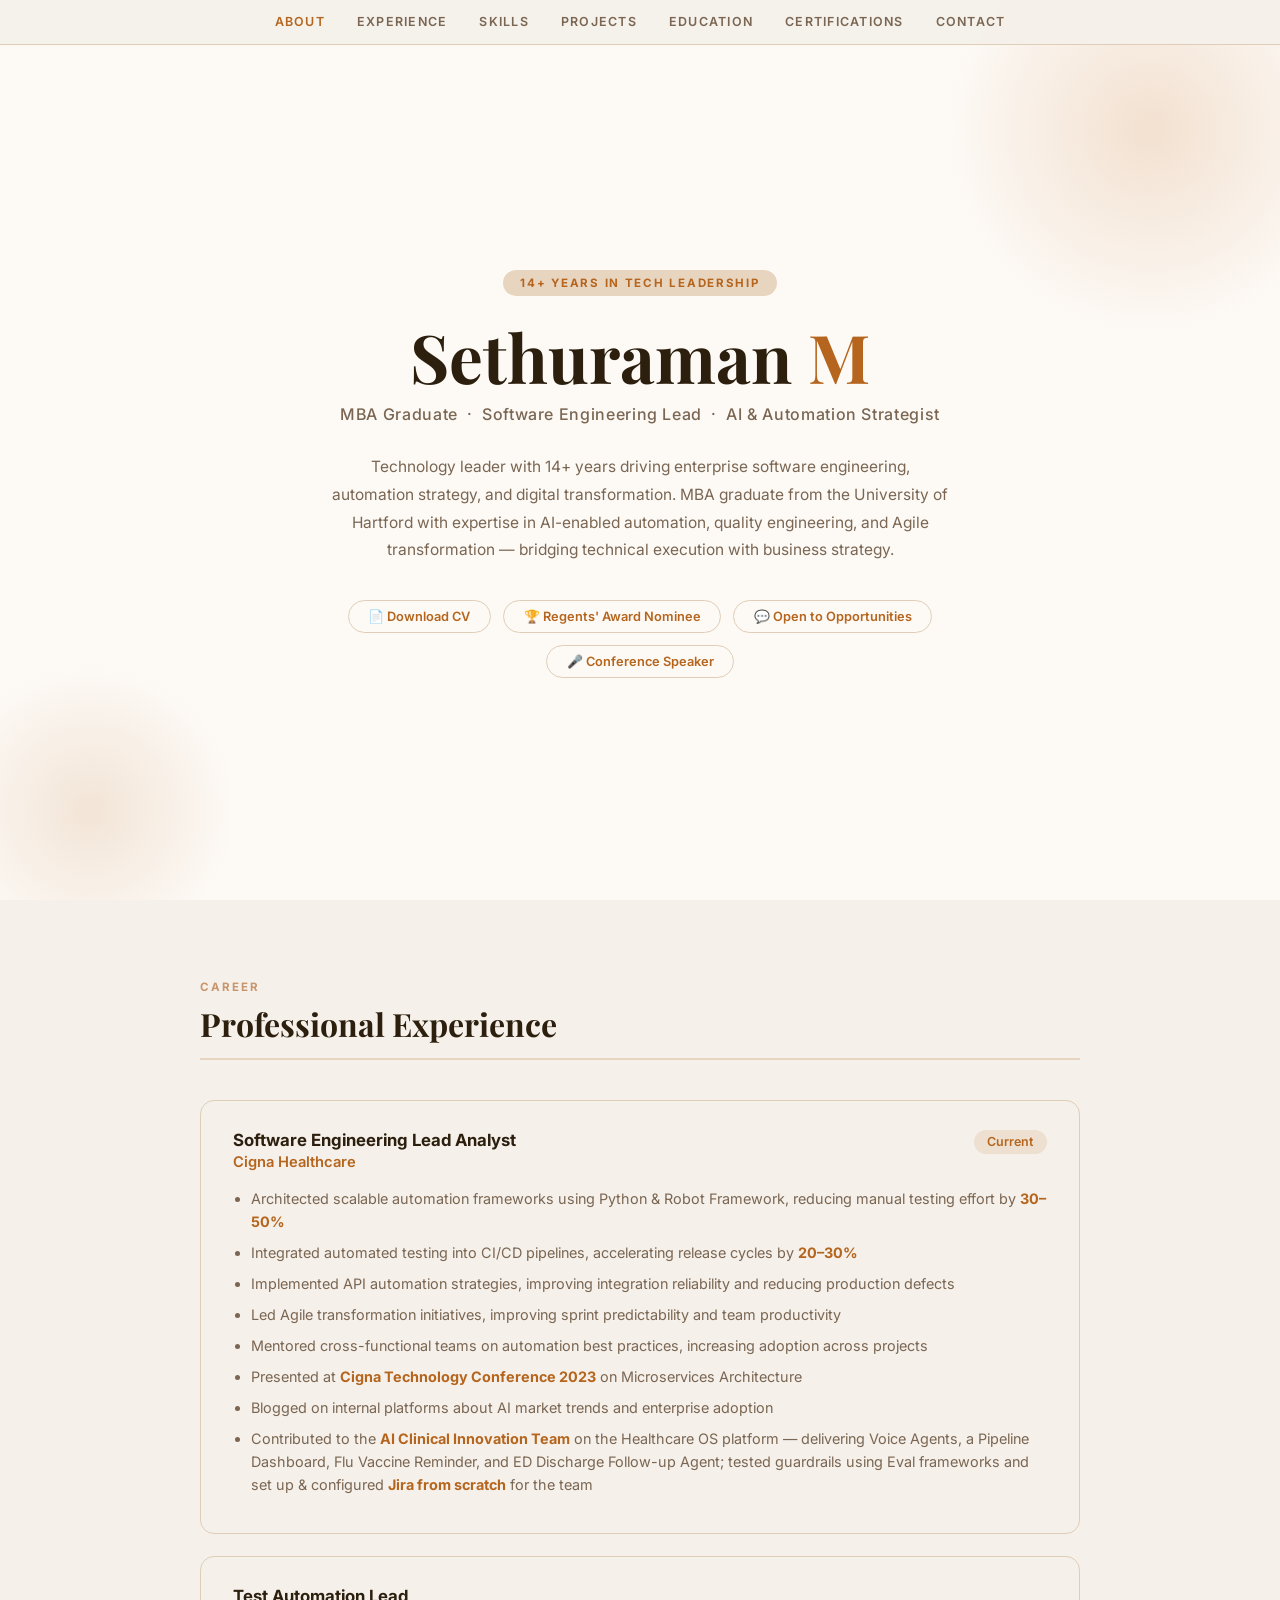
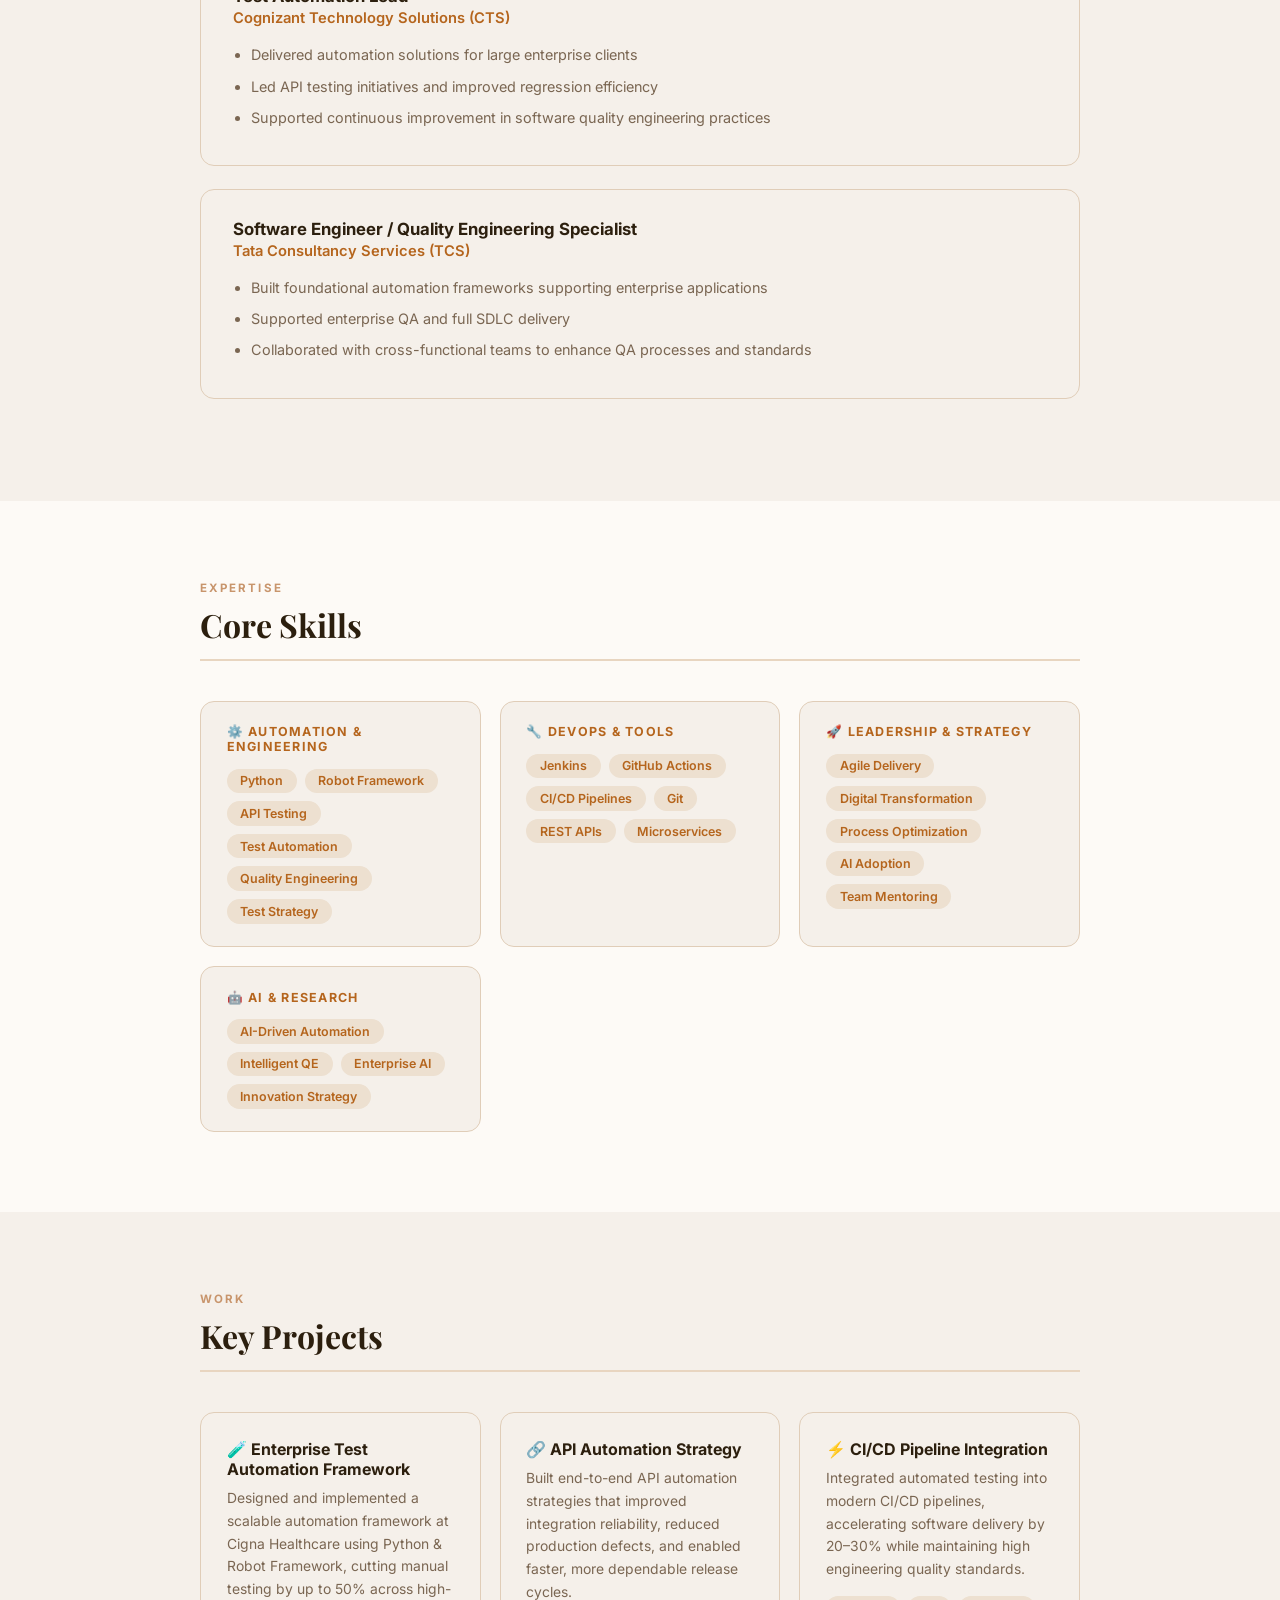
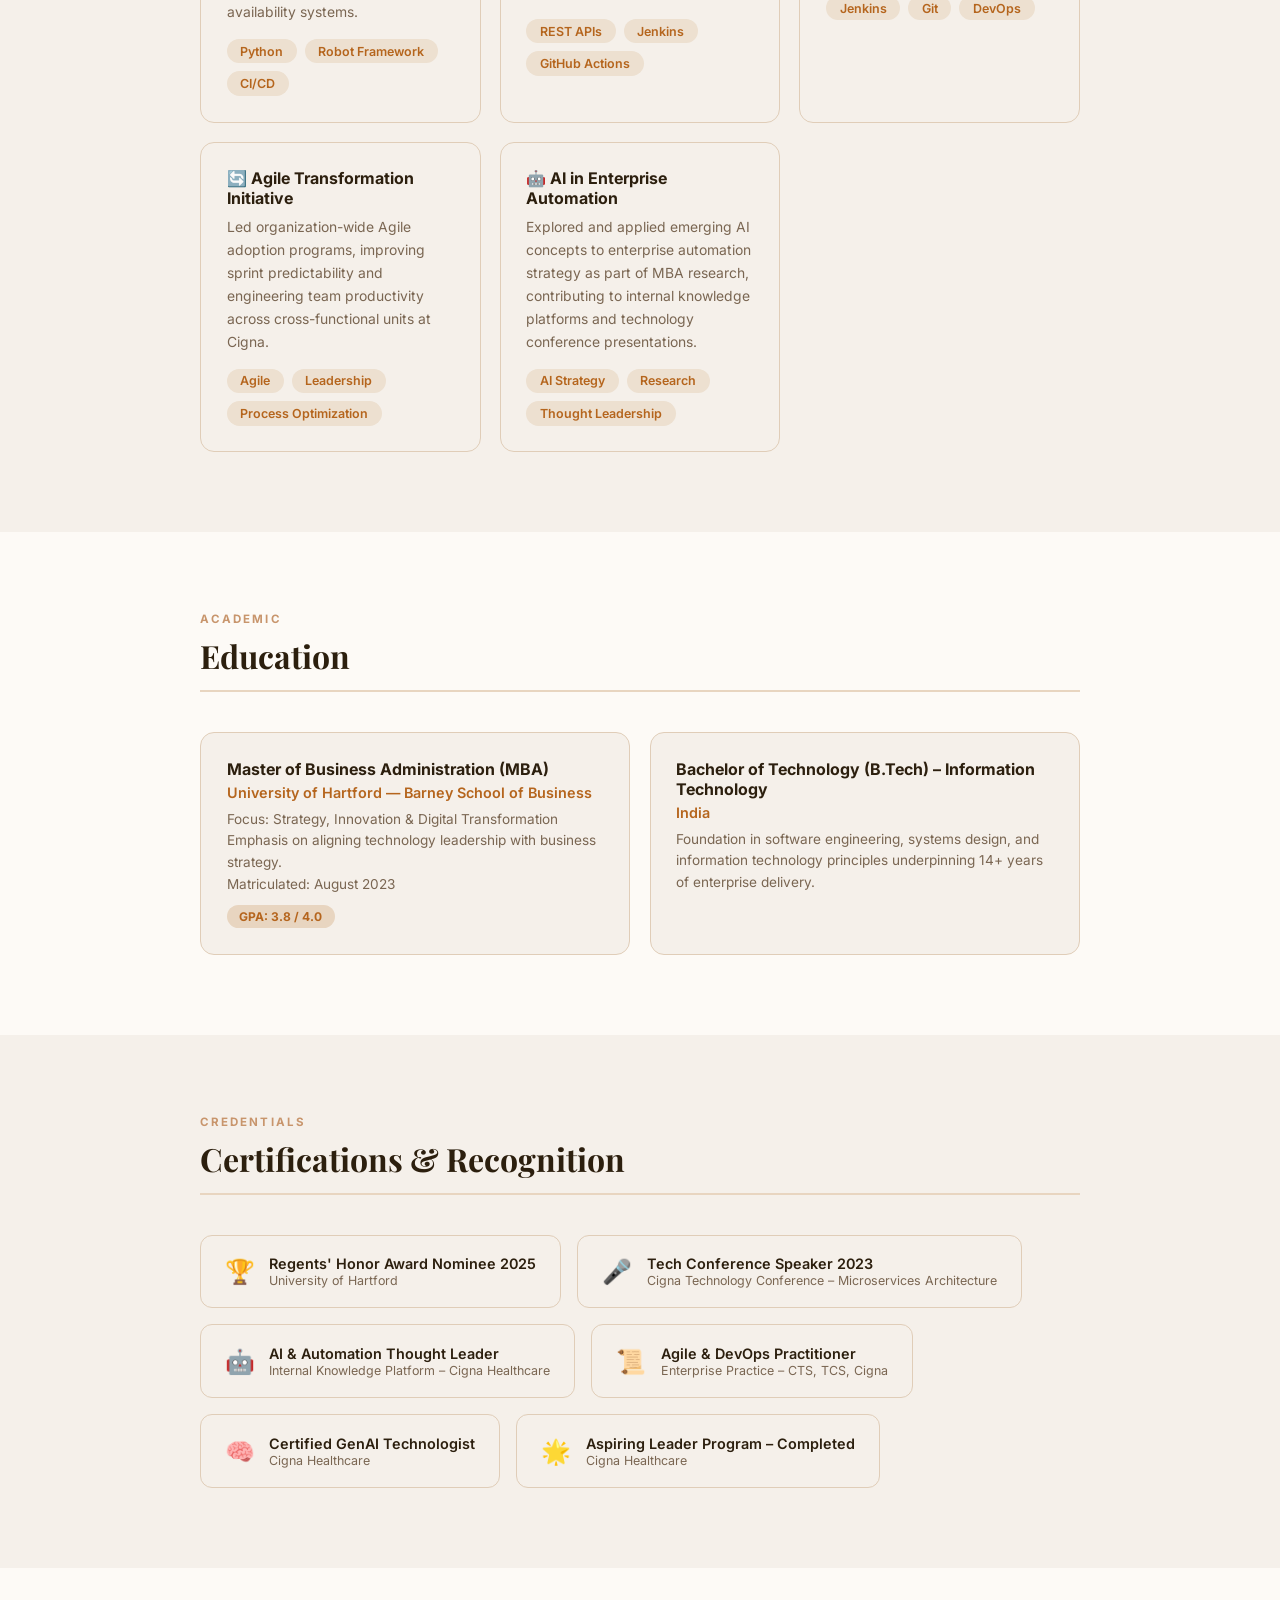
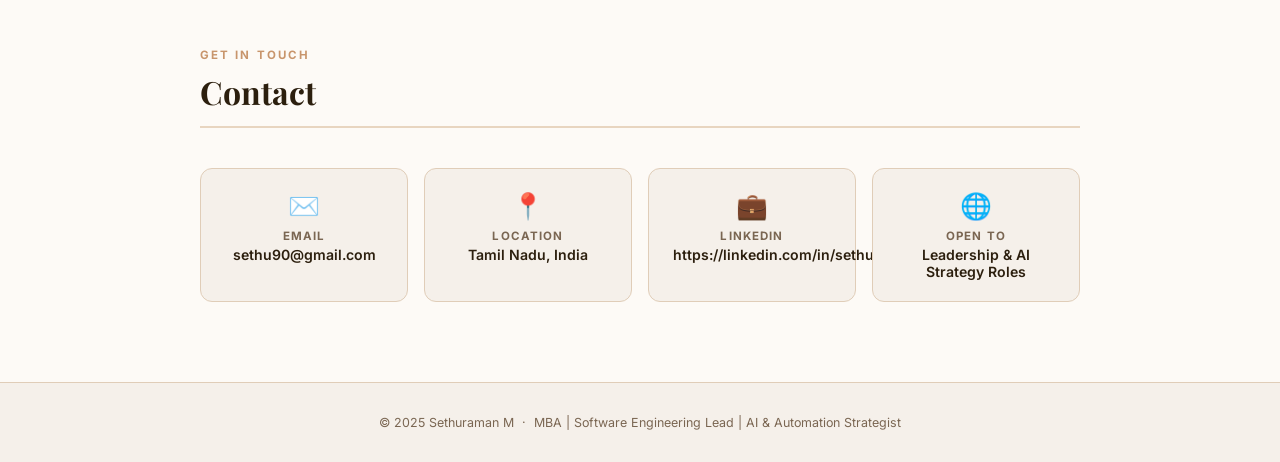
==== index.html @ 6faed474 "Update LinkedIn URL to include 'https://'" ====
<!DOCTYPE html>
<html lang="en">
<head>
<meta charset="UTF-8"/>
<meta name="viewport" content="width=device-width, initial-scale=1.0"/>
<title>Sethuraman M – Resume</title>
<style>
  @import url('https://fonts.googleapis.com/css2?family=Playfair+Display:wght@600;700&family=Inter:wght@300;400;500;600&display=swap');

  :root {
    --bg: #f5f0ea;
    --card: #fdfaf6;
    --accent1: #b5651d;
    --accent2: #c8956c;
    --accent3: #e8d5c0;
    --text: #2c1f0e;
    --muted: #7a6652;
    --border: #e0cdb8;
    --tag: #ede0d0;
  }

  * { margin:0; padding:0; box-sizing:border-box; }

  body {
    font-family: 'Inter', sans-serif;
    background: var(--bg);
    color: var(--text);
    min-height: 100vh;
  }

  /* NAV */
  nav {
    position: fixed; top:0; left:0; right:0; z-index:100;
    background: rgba(245,240,234,0.92);
    backdrop-filter: blur(10px);
    border-bottom: 1px solid var(--border);
    display: flex; justify-content: center; gap: 2rem;
    padding: 0.9rem 2rem;
  }
  nav a {
    text-decoration: none; color: var(--muted);
    font-size: 0.78rem; font-weight: 600; letter-spacing: 0.1em;
    text-transform: uppercase; transition: color 0.2s;
  }
  nav a:hover, nav a.active { color: var(--accent1); }

  /* HERO */
  .hero {
    min-height: 100vh;
    display: flex; align-items: center; justify-content: center;
    padding: 7rem 2rem 4rem;
    background: linear-gradient(145deg, #f0e6d6 0%, #fdf8f2 60%, #ecddc8 100%);
    position: relative; overflow: hidden;
  }
  .hero::before {
    content:'';
    position:absolute; top:-80px; right:-80px;
    width:420px; height:420px; border-radius:50%;
    background: radial-gradient(circle, #d4956040 0%, transparent 70%);
  }
  .hero::after {
    content:'';
    position:absolute; bottom:-60px; left:-60px;
    width:300px; height:300px; border-radius:50%;
    background: radial-gradient(circle, #b5651d25 0%, transparent 70%);
  }
  .hero-inner { text-align:center; max-width:780px; position:relative; z-index:1; }
  .hero-badge {
    display:inline-block;
    background: var(--accent3); color: var(--accent1);
    font-size:0.72rem; font-weight:700; letter-spacing:0.15em;
    text-transform:uppercase; padding:0.4rem 1.1rem; border-radius:999px;
    margin-bottom:1.5rem;
  }
  .hero h1 {
    font-family:'Playfair Display', serif;
    font-size: clamp(2.6rem, 6vw, 4.2rem);
    color: var(--text); line-height:1.1; margin-bottom:0.6rem;
  }
  .hero h1 span { color: var(--accent1); }
  .hero-title {
    font-size:1rem; color: var(--muted); font-weight:500;
    letter-spacing:0.04em; margin-bottom:1.8rem;
  }
  .hero-summary {
    font-size:0.97rem; color: var(--muted); line-height:1.8;
    max-width:620px; margin:0 auto 2.2rem;
  }
  .hero-contacts {
    display:flex; flex-wrap:wrap; gap:0.8rem; justify-content:center;
  }
  .hero-contacts a {
    text-decoration:none; background:var(--card);
    border:1px solid var(--border); color:var(--accent1);
    padding:0.5rem 1.2rem; border-radius:999px;
    font-size:0.8rem; font-weight:600;
    transition: background 0.2s, transform 0.2s;
  }
  .hero-contacts a:hover { background: var(--accent3); transform:translateY(-2px); }

  /* SECTIONS */
  section { padding: 5rem 2rem; }
  section:nth-child(even) { background: var(--card); }
  .section-inner { max-width:880px; margin:0 auto; }
  .section-label {
    font-size:0.72rem; font-weight:700; letter-spacing:0.18em;
    text-transform:uppercase; color:var(--accent2); margin-bottom:0.5rem;
  }
  .section-title {
    font-family:'Playfair Display', serif;
    font-size:2rem; color:var(--text); margin-bottom:2.5rem;
    padding-bottom:0.8rem;
    border-bottom: 2px solid var(--accent3);
  }

  /* EXPERIENCE */
  .exp-card {
    background: var(--bg); border:1px solid var(--border);
    border-radius:14px; padding:1.8rem 2rem; margin-bottom:1.4rem;
    position:relative; transition: box-shadow 0.2s, transform 0.2s;
  }
  .exp-card:hover { box-shadow:0 8px 30px #b5651d15; transform:translateY(-3px); }
  .exp-top { display:flex; justify-content:space-between; align-items:flex-start; flex-wrap:wrap; gap:0.5rem; }
  .exp-role { font-weight:700; font-size:1.05rem; color:var(--text); }
  .exp-company { color:var(--accent1); font-weight:600; font-size:0.92rem; margin-top:0.2rem; }
  .exp-dot {
    width:10px; height:10px; border-radius:50%;
    background:var(--accent1); margin-top:6px; flex-shrink:0;
    position:absolute; left:-5px; top:2rem;
  }
  .exp-list { margin-top:1rem; padding-left:1.1rem; }
  .exp-list li { font-size:0.9rem; color:var(--muted); margin-bottom:0.5rem; line-height:1.6; }
  .exp-list li strong { color:var(--accent1); }

  /* SKILLS */
  .skills-grid { display:grid; grid-template-columns:repeat(auto-fit, minmax(220px,1fr)); gap:1.2rem; }
  .skill-group {
    background:var(--bg); border:1px solid var(--border);
    border-radius:14px; padding:1.4rem 1.6rem;
    transition: box-shadow 0.2s;
  }
  .skill-group:hover { box-shadow:0 6px 24px #b5651d12; }
  .skill-group-title {
    font-size:0.78rem; font-weight:700; text-transform:uppercase;
    letter-spacing:0.1em; color:var(--accent1); margin-bottom:0.9rem;
  }
  .tags { display:flex; flex-wrap:wrap; gap:0.5rem; }
  .tag {
    background:var(--tag); color:var(--accent1);
    font-size:0.78rem; font-weight:600; padding:0.3rem 0.85rem;
    border-radius:999px;
  }

  /* PROJECTS */
  .projects-grid { display:grid; grid-template-columns:repeat(auto-fit, minmax(260px,1fr)); gap:1.2rem; }
  .proj-card {
    background:var(--bg); border:1px solid var(--border);
    border-radius:14px; padding:1.6rem;
    transition: box-shadow 0.2s, transform 0.2s;
  }
  .proj-card:hover { box-shadow:0 8px 28px #b5651d15; transform:translateY(-3px); }
  .proj-title { font-weight:700; font-size:1rem; color:var(--text); margin-bottom:0.5rem; }
  .proj-desc { font-size:0.87rem; color:var(--muted); line-height:1.65; margin-bottom:0.9rem; }

  /* EDUCATION */
  .edu-cards { display:grid; grid-template-columns:repeat(auto-fit, minmax(280px,1fr)); gap:1.2rem; }
  .edu-card {
    background:var(--bg); border:1px solid var(--border);
    border-radius:14px; padding:1.6rem;
  }
  .edu-degree { font-weight:700; font-size:1rem; color:var(--text); margin-bottom:0.3rem; }
  .edu-school { color:var(--accent1); font-weight:600; font-size:0.9rem; margin-bottom:0.5rem; }
  .edu-detail { font-size:0.85rem; color:var(--muted); line-height:1.6; }
  .gpa-badge {
    display:inline-block; margin-top:0.6rem;
    background:var(--accent3); color:var(--accent1);
    font-size:0.75rem; font-weight:700; padding:0.25rem 0.8rem; border-radius:999px;
  }

  /* CERTIFICATIONS */
  .cert-list { display:flex; flex-wrap:wrap; gap:1rem; }
  .cert-card {
    background:var(--bg); border:1px solid var(--border);
    border-radius:12px; padding:1.2rem 1.5rem;
    display:flex; align-items:center; gap:0.9rem;
    transition: box-shadow 0.2s;
  }
  .cert-card:hover { box-shadow:0 4px 20px #b5651d15; }
  .cert-icon { font-size:1.5rem; }
  .cert-name { font-weight:600; font-size:0.9rem; color:var(--text); }
  .cert-issuer { font-size:0.78rem; color:var(--muted); margin-top:0.1rem; }

  /* CONTACT */
  .contact-grid { display:grid; grid-template-columns:repeat(auto-fit, minmax(200px,1fr)); gap:1rem; }
  .contact-item {
    background:var(--bg); border:1px solid var(--border);
    border-radius:12px; padding:1.3rem 1.5rem; text-align:center;
    text-decoration:none; color:var(--text);
    transition: box-shadow 0.2s, transform 0.2s;
    display:block;
  }
  .contact-item:hover { box-shadow:0 6px 22px #b5651d18; transform:translateY(-3px); color:var(--accent1); }
  .contact-icon { font-size:1.6rem; margin-bottom:0.5rem; }
  .contact-label { font-size:0.72rem; font-weight:700; text-transform:uppercase; letter-spacing:0.1em; color:var(--muted); margin-bottom:0.2rem; }
  .contact-value { font-size:0.88rem; font-weight:600; }

  /* FOOTER */
  footer {
    text-align:center; padding:2rem;
    font-size:0.78rem; color:var(--muted);
    border-top:1px solid var(--border);
    background:var(--bg);
  }

  /* SCROLL ANIMATION */
  .reveal { opacity:0; transform:translateY(24px); transition: opacity 0.6s ease, transform 0.6s ease; }
  .reveal.visible { opacity:1; transform:none; }

  @media(max-width:600px) {
    nav { gap:1rem; padding:0.7rem 1rem; }
    nav a { font-size:0.68rem; }
    .exp-card { padding:1.3rem; }
  }
  @media print {
    nav, #downloadBtn { display: none !important; }
    body { background: white; }
    .reveal { opacity: 1 !important; transform: none !important; }
    section { padding: 2rem 1rem; }
    .exp-card, .skill-group, .proj-card, .edu-card, .cert-card, .contact-item {
      break-inside: avoid;
      box-shadow: none !important;
    }
  }
</style>
</head>
<body>

<nav id="navbar">
  <a href="#about" class="active">About</a>
  <a href="#experience">Experience</a>
  <a href="#skills">Skills</a>
  <a href="#projects">Projects</a>
  <a href="#education">Education</a>
  <a href="#certifications">Certifications</a>
  <a href="#contact">Contact</a>
</nav>

<!-- HERO / ABOUT -->
<section class="hero" id="about">
  <div class="hero-inner">
    <div class="hero-badge">14+ Years in Tech Leadership</div>
    <h1>Sethuraman <span>M</span></h1>
    <p class="hero-title">MBA Graduate &nbsp;·&nbsp; Software Engineering Lead &nbsp;·&nbsp; AI & Automation Strategist</p>
    <p class="hero-summary">
      Technology leader with 14+ years driving enterprise software engineering, automation strategy, and digital transformation. MBA graduate from the University of Hartford with expertise in AI-enabled automation, quality engineering, and Agile transformation — bridging technical execution with business strategy.
    </p>
    <div class="hero-contacts">
      <a href="#" id="downloadBtn">📄 Download CV</a>
      <a href="#certifications">🏆 Regents' Award Nominee</a>
      <a href="#contact">💬 Open to Opportunities</a>
      <a href="#experience">🎤 Conference Speaker</a>
    </div>
  </div>
</section>

<!-- EXPERIENCE -->
<section id="experience">
  <div class="section-inner">
    <p class="section-label reveal">Career</p>
    <h2 class="section-title reveal">Professional Experience</h2>

    <div class="exp-card reveal">
      <div class="exp-top">
        <div>
          <div class="exp-role">Software Engineering Lead Analyst</div>
          <div class="exp-company">Cigna Healthcare</div>
        </div>
        <span class="tag">Current</span>
      </div>
      <ul class="exp-list">
        <li>Architected scalable automation frameworks using Python & Robot Framework, reducing manual testing effort by <strong>30–50%</strong></li>
        <li>Integrated automated testing into CI/CD pipelines, accelerating release cycles by <strong>20–30%</strong></li>
        <li>Implemented API automation strategies, improving integration reliability and reducing production defects</li>
        <li>Led Agile transformation initiatives, improving sprint predictability and team productivity</li>
        <li>Mentored cross-functional teams on automation best practices, increasing adoption across projects</li>
        <li>Presented at <strong>Cigna Technology Conference 2023</strong> on Microservices Architecture</li>
        <li>Blogged on internal platforms about AI market trends and enterprise adoption</li>
        <li>Contributed to the <strong>AI Clinical Innovation Team</strong> on the Healthcare OS platform — delivering Voice Agents, a Pipeline Dashboard, Flu Vaccine Reminder, and ED Discharge Follow-up Agent; tested guardrails using Eval frameworks and set up & configured <strong>Jira from scratch</strong> for the team</li>
      </ul>
    </div>

    <div class="exp-card reveal">
      <div class="exp-top">
        <div>
          <div class="exp-role">Test Automation Lead</div>
          <div class="exp-company">Cognizant Technology Solutions (CTS)</div>
        </div>
      </div>
      <ul class="exp-list">
        <li>Delivered automation solutions for large enterprise clients</li>
        <li>Led API testing initiatives and improved regression efficiency</li>
        <li>Supported continuous improvement in software quality engineering practices</li>
      </ul>
    </div>

    <div class="exp-card reveal">
      <div class="exp-top">
        <div>
          <div class="exp-role">Software Engineer / Quality Engineering Specialist</div>
          <div class="exp-company">Tata Consultancy Services (TCS)</div>
        </div>
      </div>
      <ul class="exp-list">
        <li>Built foundational automation frameworks supporting enterprise applications</li>
        <li>Supported enterprise QA and full SDLC delivery</li>
        <li>Collaborated with cross-functional teams to enhance QA processes and standards</li>
      </ul>
    </div>
  </div>
</section>

<!-- SKILLS -->
<section id="skills">
  <div class="section-inner">
    <p class="section-label reveal">Expertise</p>
    <h2 class="section-title reveal">Core Skills</h2>
    <div class="skills-grid">
      <div class="skill-group reveal">
        <div class="skill-group-title">⚙️ Automation & Engineering</div>
        <div class="tags">
          <span class="tag">Python</span>
          <span class="tag">Robot Framework</span>
          <span class="tag">API Testing</span>
          <span class="tag">Test Automation</span>
          <span class="tag">Quality Engineering</span>
          <span class="tag">Test Strategy</span>
        </div>
      </div>
      <div class="skill-group reveal">
        <div class="skill-group-title">🔧 DevOps & Tools</div>
        <div class="tags">
          <span class="tag">Jenkins</span>
          <span class="tag">GitHub Actions</span>
          <span class="tag">CI/CD Pipelines</span>
          <span class="tag">Git</span>
          <span class="tag">REST APIs</span>
          <span class="tag">Microservices</span>
        </div>
      </div>
      <div class="skill-group reveal">
        <div class="skill-group-title">🚀 Leadership & Strategy</div>
        <div class="tags">
          <span class="tag">Agile Delivery</span>
          <span class="tag">Digital Transformation</span>
          <span class="tag">Process Optimization</span>
          <span class="tag">AI Adoption</span>
          <span class="tag">Team Mentoring</span>
        </div>
      </div>
      <div class="skill-group reveal">
        <div class="skill-group-title">🤖 AI & Research</div>
        <div class="tags">
          <span class="tag">AI-Driven Automation</span>
          <span class="tag">Intelligent QE</span>
          <span class="tag">Enterprise AI</span>
          <span class="tag">Innovation Strategy</span>
        </div>
      </div>
    </div>
  </div>
</section>

<!-- PROJECTS -->
<section id="projects">
  <div class="section-inner">
    <p class="section-label reveal">Work</p>
    <h2 class="section-title reveal">Key Projects</h2>
    <div class="projects-grid">
      <div class="proj-card reveal">
        <div class="proj-title">🧪 Enterprise Test Automation Framework</div>
        <p class="proj-desc">Designed and implemented a scalable automation framework at Cigna Healthcare using Python & Robot Framework, cutting manual testing by up to 50% across high-availability systems.</p>
        <div class="tags"><span class="tag">Python</span><span class="tag">Robot Framework</span><span class="tag">CI/CD</span></div>
      </div>
      <div class="proj-card reveal">
        <div class="proj-title">🔗 API Automation Strategy</div>
        <p class="proj-desc">Built end-to-end API automation strategies that improved integration reliability, reduced production defects, and enabled faster, more dependable release cycles.</p>
        <div class="tags"><span class="tag">REST APIs</span><span class="tag">Jenkins</span><span class="tag">GitHub Actions</span></div>
      </div>
      <div class="proj-card reveal">
        <div class="proj-title">⚡ CI/CD Pipeline Integration</div>
        <p class="proj-desc">Integrated automated testing into modern CI/CD pipelines, accelerating software delivery by 20–30% while maintaining high engineering quality standards.</p>
        <div class="tags"><span class="tag">Jenkins</span><span class="tag">Git</span><span class="tag">DevOps</span></div>
      </div>
      <div class="proj-card reveal">
        <div class="proj-title">🔄 Agile Transformation Initiative</div>
        <p class="proj-desc">Led organization-wide Agile adoption programs, improving sprint predictability and engineering team productivity across cross-functional units at Cigna.</p>
        <div class="tags"><span class="tag">Agile</span><span class="tag">Leadership</span><span class="tag">Process Optimization</span></div>
      </div>
      <div class="proj-card reveal">
        <div class="proj-title">🤖 AI in Enterprise Automation</div>
        <p class="proj-desc">Explored and applied emerging AI concepts to enterprise automation strategy as part of MBA research, contributing to internal knowledge platforms and technology conference presentations.</p>
        <div class="tags"><span class="tag">AI Strategy</span><span class="tag">Research</span><span class="tag">Thought Leadership</span></div>
      </div>
    </div>
  </div>
</section>

<!-- EDUCATION -->
<section id="education">
  <div class="section-inner">
    <p class="section-label reveal">Academic</p>
    <h2 class="section-title reveal">Education</h2>
    <div class="edu-cards">
      <div class="edu-card reveal">
        <div class="edu-degree">Master of Business Administration (MBA)</div>
        <div class="edu-school">University of Hartford — Barney School of Business</div>
        <div class="edu-detail">Focus: Strategy, Innovation & Digital Transformation<br>Emphasis on aligning technology leadership with business strategy.<br>Matriculated: August 2023</div>
        <span class="gpa-badge">GPA: 3.8 / 4.0</span>
      </div>
      <div class="edu-card reveal">
        <div class="edu-degree">Bachelor of Technology (B.Tech) – Information Technology</div>
        <div class="edu-school">India</div>
        <div class="edu-detail">Foundation in software engineering, systems design, and information technology principles underpinning 14+ years of enterprise delivery.</div>
      </div>
    </div>
  </div>
</section>

<!-- CERTIFICATIONS -->
<section id="certifications">
  <div class="section-inner">
    <p class="section-label reveal">Credentials</p>
    <h2 class="section-title reveal">Certifications & Recognition</h2>
    <div class="cert-list">
      <div class="cert-card reveal">
        <div class="cert-icon">🏆</div>
        <div>
          <div class="cert-name">Regents' Honor Award Nominee 2025</div>
          <div class="cert-issuer">University of Hartford</div>
        </div>
      </div>
      <div class="cert-card reveal">
        <div class="cert-icon">🎤</div>
        <div>
          <div class="cert-name">Tech Conference Speaker 2023</div>
          <div class="cert-issuer">Cigna Technology Conference – Microservices Architecture</div>
        </div>
      </div>
      <div class="cert-card reveal">
        <div class="cert-icon">🤖</div>
        <div>
          <div class="cert-name">AI & Automation Thought Leader</div>
          <div class="cert-issuer">Internal Knowledge Platform – Cigna Healthcare</div>
        </div>
      </div>
      <div class="cert-card reveal">
        <div class="cert-icon">📜</div>
        <div>
          <div class="cert-name">Agile & DevOps Practitioner</div>
          <div class="cert-issuer">Enterprise Practice – CTS, TCS, Cigna</div>
        </div>
      </div>
      <div class="cert-card reveal">
        <div class="cert-icon">🧠</div>
        <div>
          <div class="cert-name">Certified GenAI Technologist</div>
          <div class="cert-issuer">Cigna Healthcare</div>
        </div>
      </div>
      <div class="cert-card reveal">
        <div class="cert-icon">🌟</div>
        <div>
          <div class="cert-name">Aspiring Leader Program – Completed</div>
          <div class="cert-issuer">Cigna Healthcare</div>
        </div>
      </div>
    </div>
  </div>
</section>

<!-- CONTACT -->
<section id="contact">
  <div class="section-inner">
    <p class="section-label reveal">Get In Touch</p>
    <h2 class="section-title reveal">Contact</h2>
    <div class="contact-grid">
      <a class="contact-item reveal" href="mailto:sethu90@gmail.com">
        <div class="contact-icon">✉️</div>
        <div class="contact-label">Email</div>
        <div class="contact-value">sethu90@gmail.com</div>
      </a>
      <div class="contact-item reveal">
        <div class="contact-icon">📍</div>
        <div class="contact-label">Location</div>
        <div class="contact-value">Tamil Nadu, India</div>
      </div>
      <div class="contact-item reveal">
        <div class="contact-icon">💼</div>
        <div class="contact-label">LinkedIn</div>
        <div class="contact-value">https://linkedin.com/in/sethu90</div>
      </div>
      <div class="contact-item reveal">
        <div class="contact-icon">🌐</div>
        <div class="contact-label">Open To</div>
        <div class="contact-value">Leadership & AI Strategy Roles</div>
      </div>
    </div>
  </div>
</section>

<footer>
  <p>© 2025 Sethuraman M &nbsp;·&nbsp; MBA | Software Engineering Lead | AI & Automation Strategist</p>
</footer>

<script>
  // Download CV as PDF
  document.getElementById('downloadBtn').addEventListener('click', e => {
    e.preventDefault();
    const style = document.createElement('style');
    style.textContent = 'nav, #downloadBtn { display: none !important; }';
    document.head.appendChild(style);
    window.print();
    document.head.removeChild(style);
  });

  // Smooth scroll
  document.querySelectorAll('a[href^="#"]').forEach(a => {
    a.addEventListener('click', e => {
      e.preventDefault();
      document.querySelector(a.getAttribute('href'))?.scrollIntoView({behavior:'smooth'});
    });
  });

  // Active nav
  const sections = document.querySelectorAll('section[id]');
  const navLinks = document.querySelectorAll('nav a');
  window.addEventListener('scroll', () => {
    let cur = '';
    sections.forEach(s => { if(window.scrollY >= s.offsetTop - 120) cur = s.id; });
    navLinks.forEach(a => {
      a.classList.toggle('active', a.getAttribute('href') === '#' + cur);
    });
  });

  // Reveal on scroll
  const reveals = document.querySelectorAll('.reveal');
  const obs = new IntersectionObserver(entries => {
    entries.forEach(e => { if(e.isIntersecting) e.target.classList.add('visible'); });
  }, {threshold: 0.1});
  reveals.forEach(r => obs.observe(r));
</script>
</body>
</html>
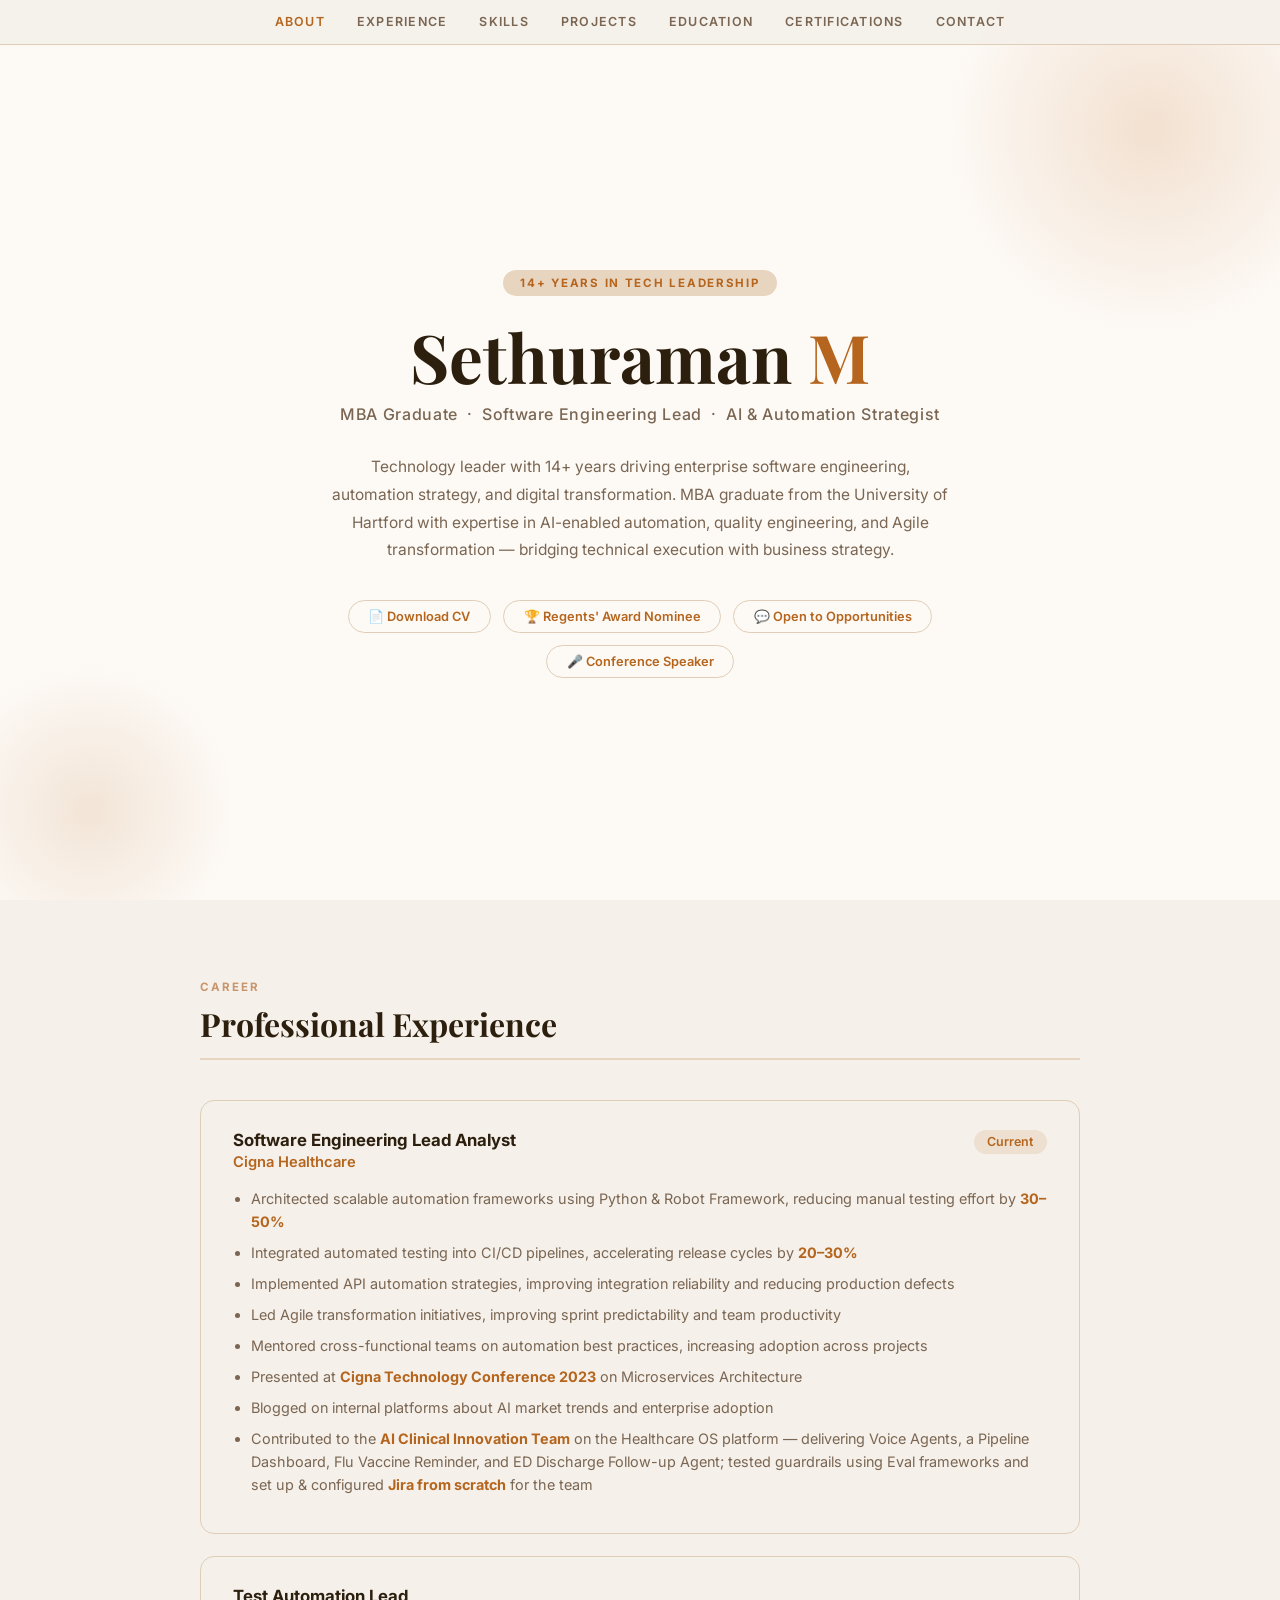
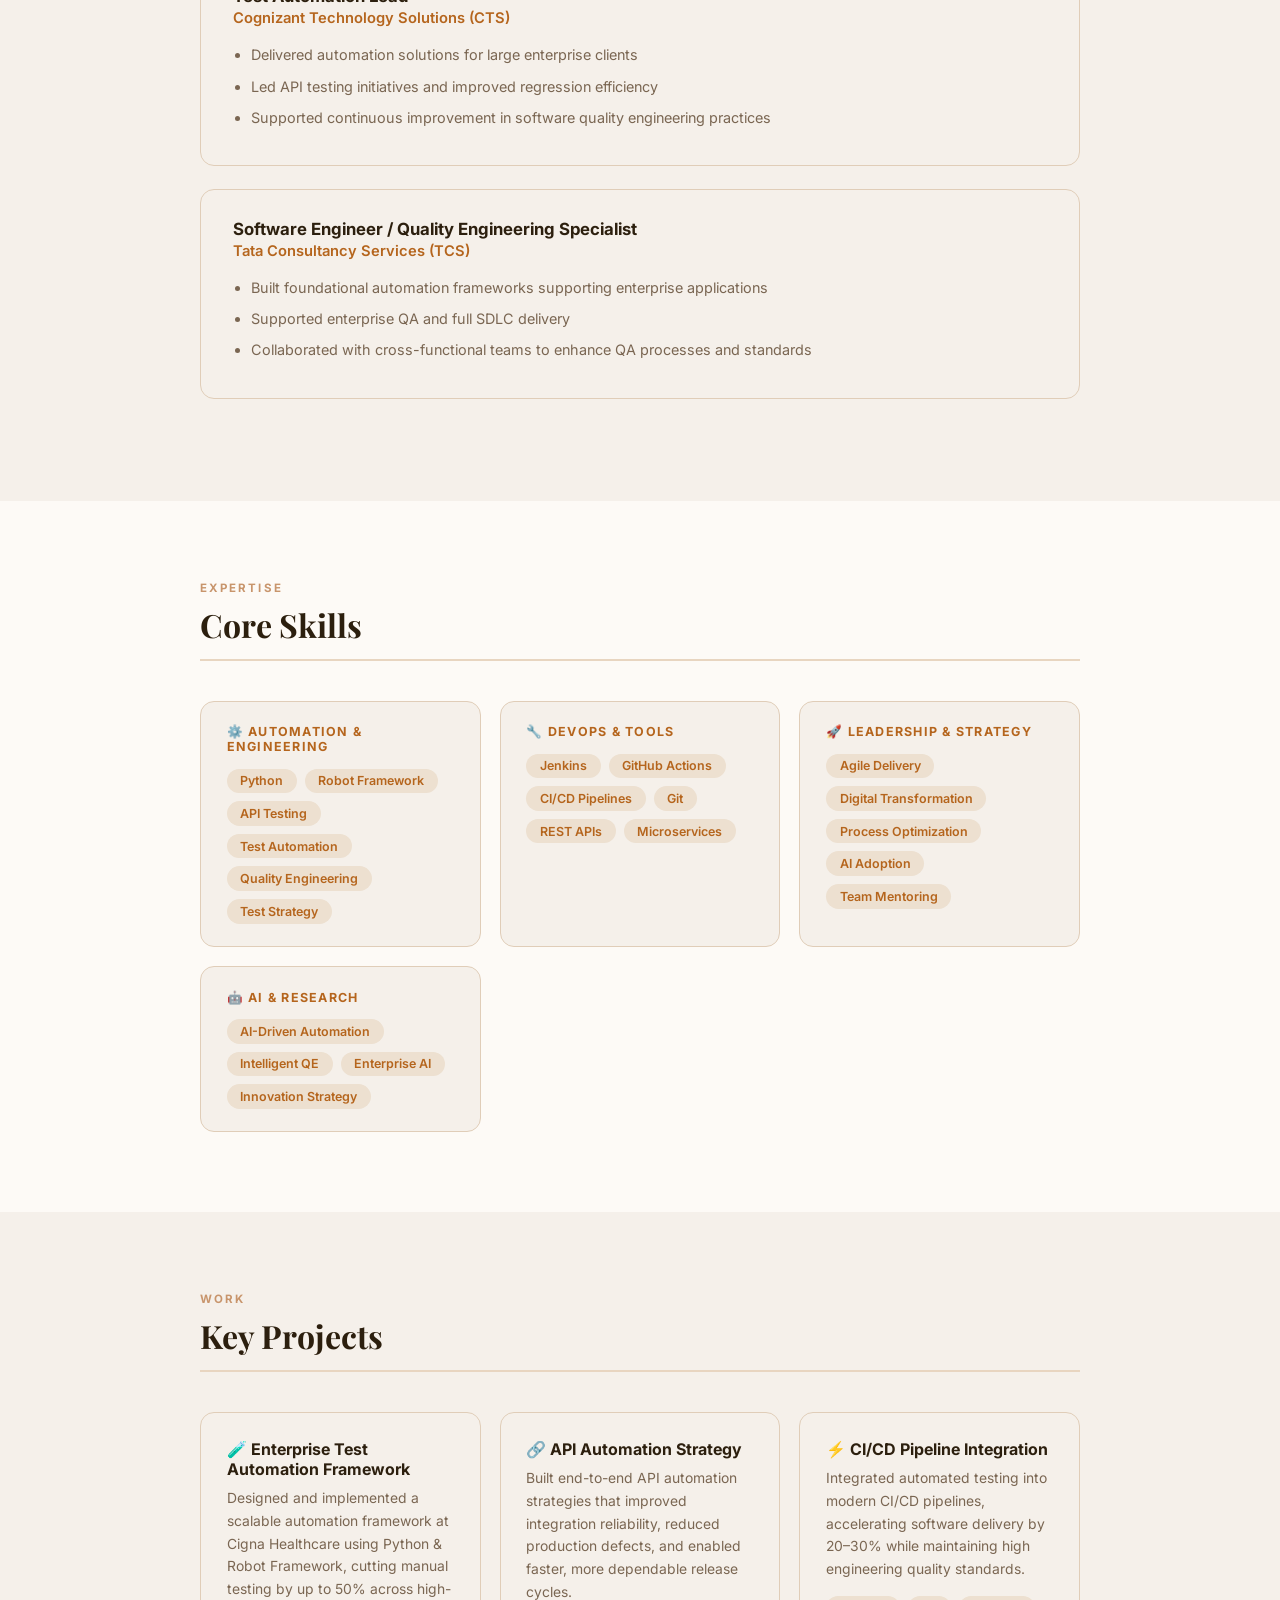
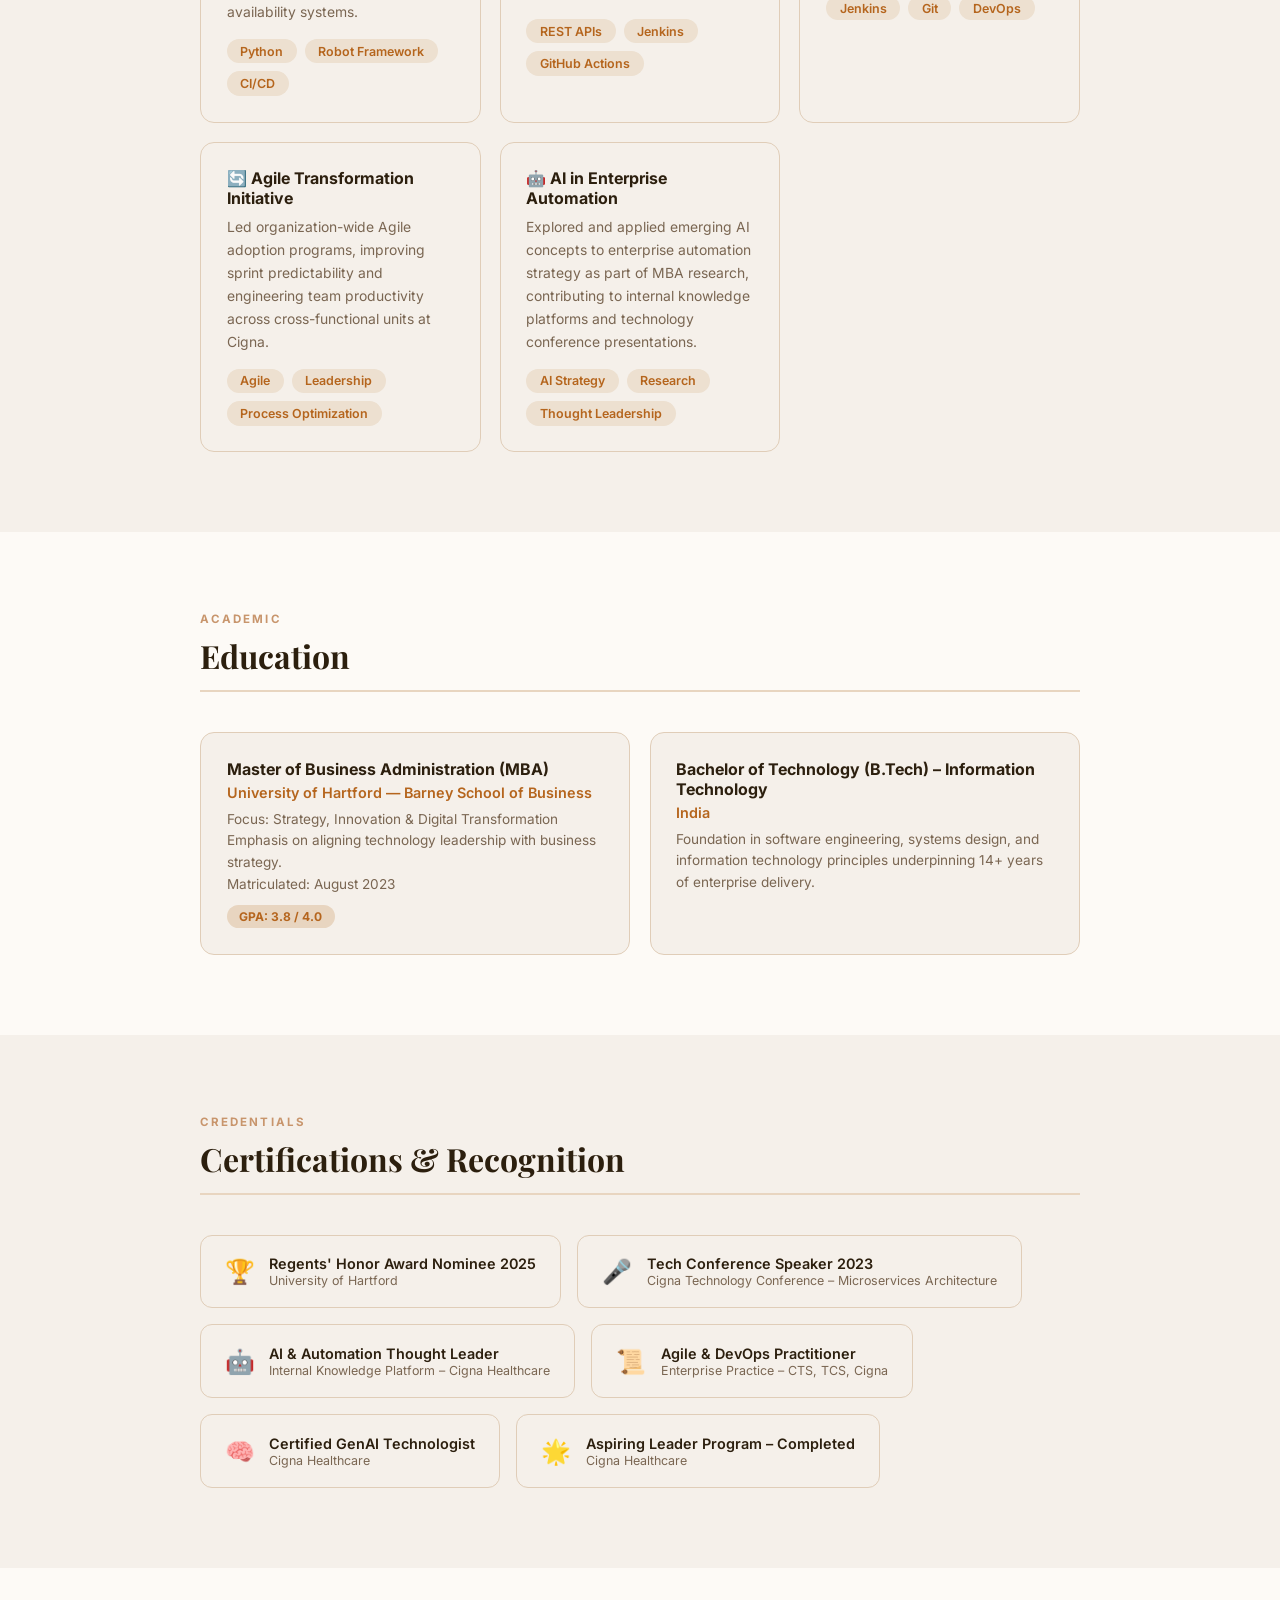
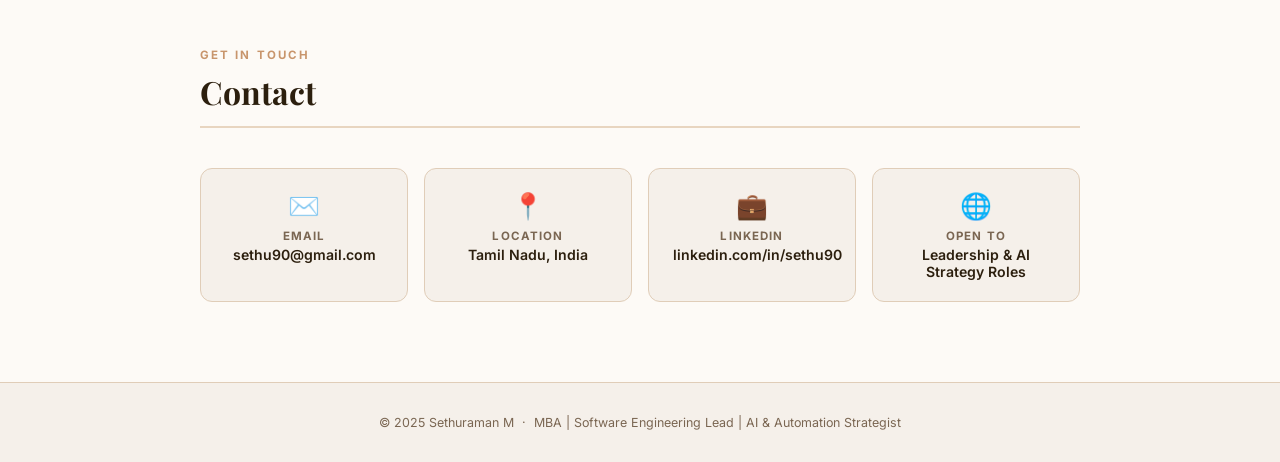
==== commit c9051a12: "Make LinkedIn link clickable in contact section Updated LinkedIn contact value to be a clickable lin" ====
--- a/index.html
+++ b/index.html
@@ -497,7 +497,7 @@
       <div class="contact-item reveal">
         <div class="contact-icon">💼</div>
         <div class="contact-label">LinkedIn</div>
-        <div class="contact-value">https://linkedin.com/in/sethu90</div>
+        <div class="contact-value"><a href="https://linkedin.com/in/sethu90" target="_blank" style="color:inherit;text-decoration:none;">linkedin.com/in/sethu90</a></div>
       </div>
       <div class="contact-item reveal">
         <div class="contact-icon">🌐</div>
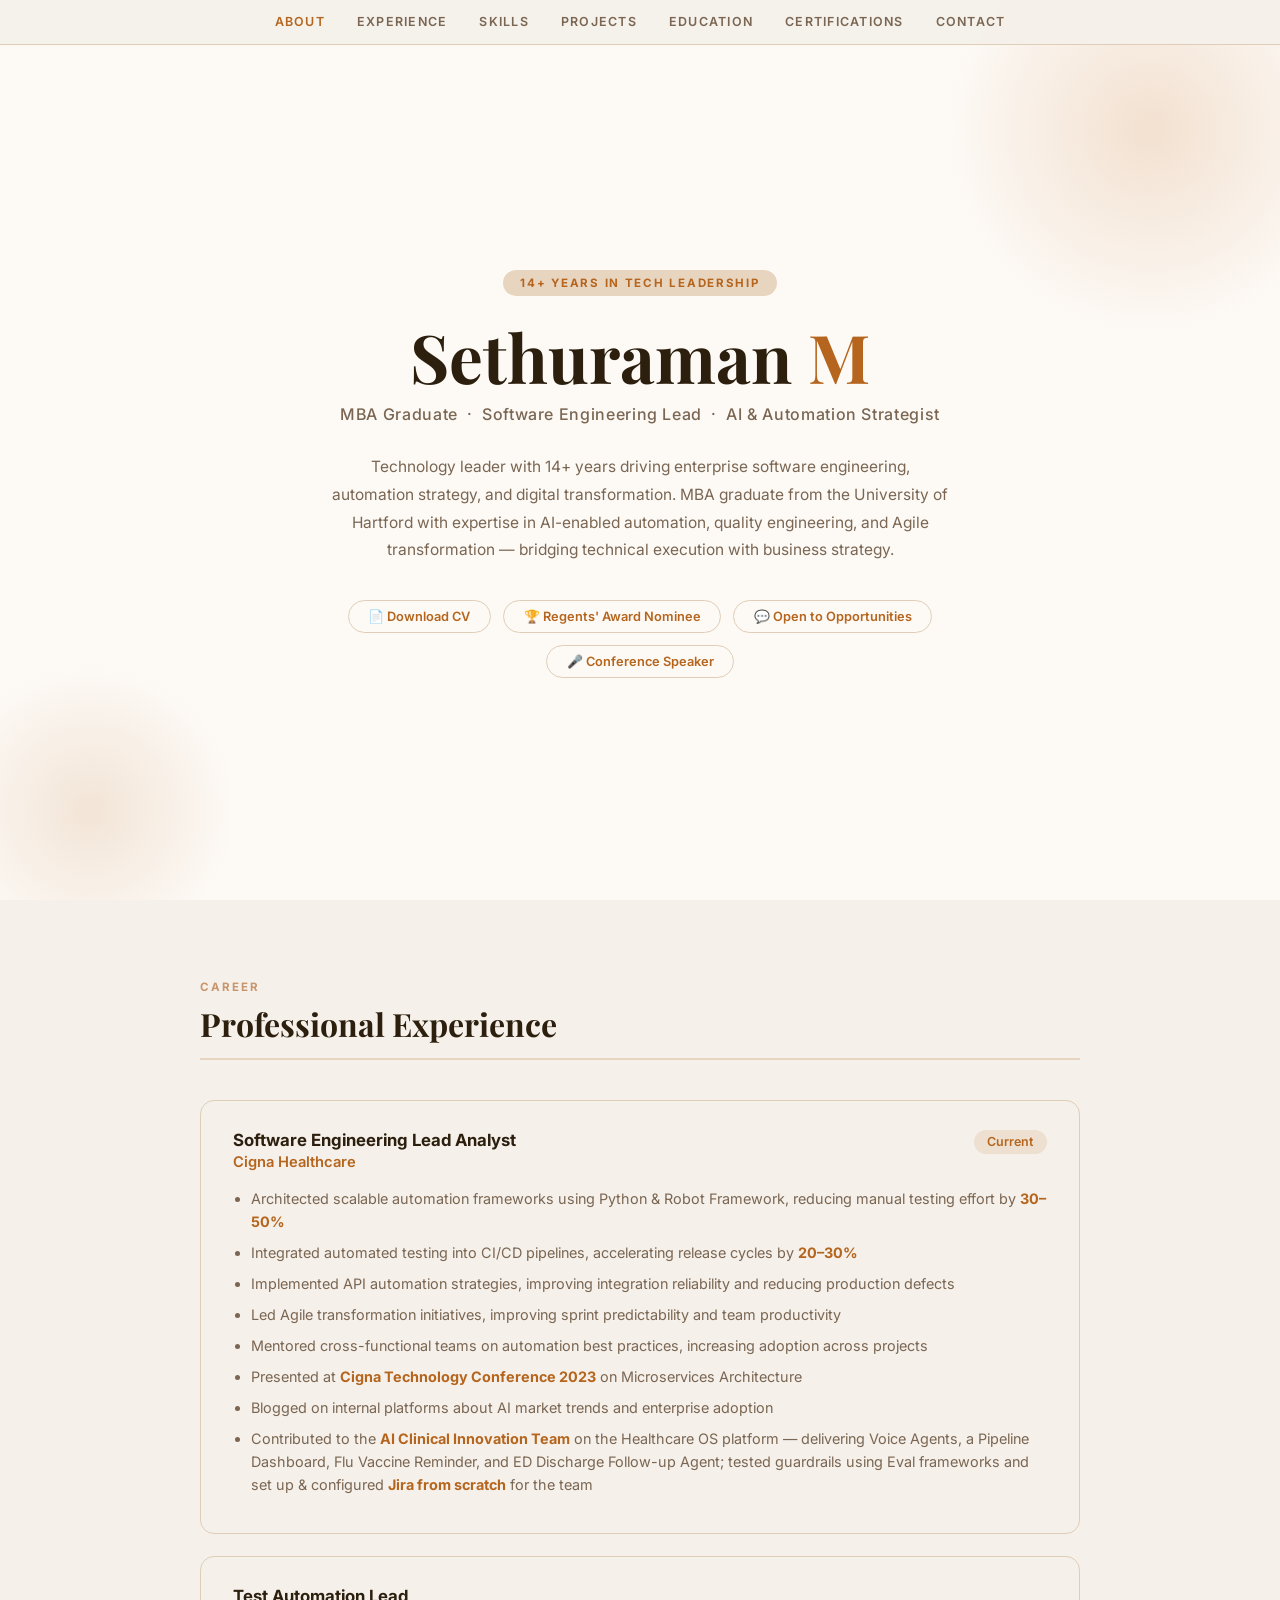
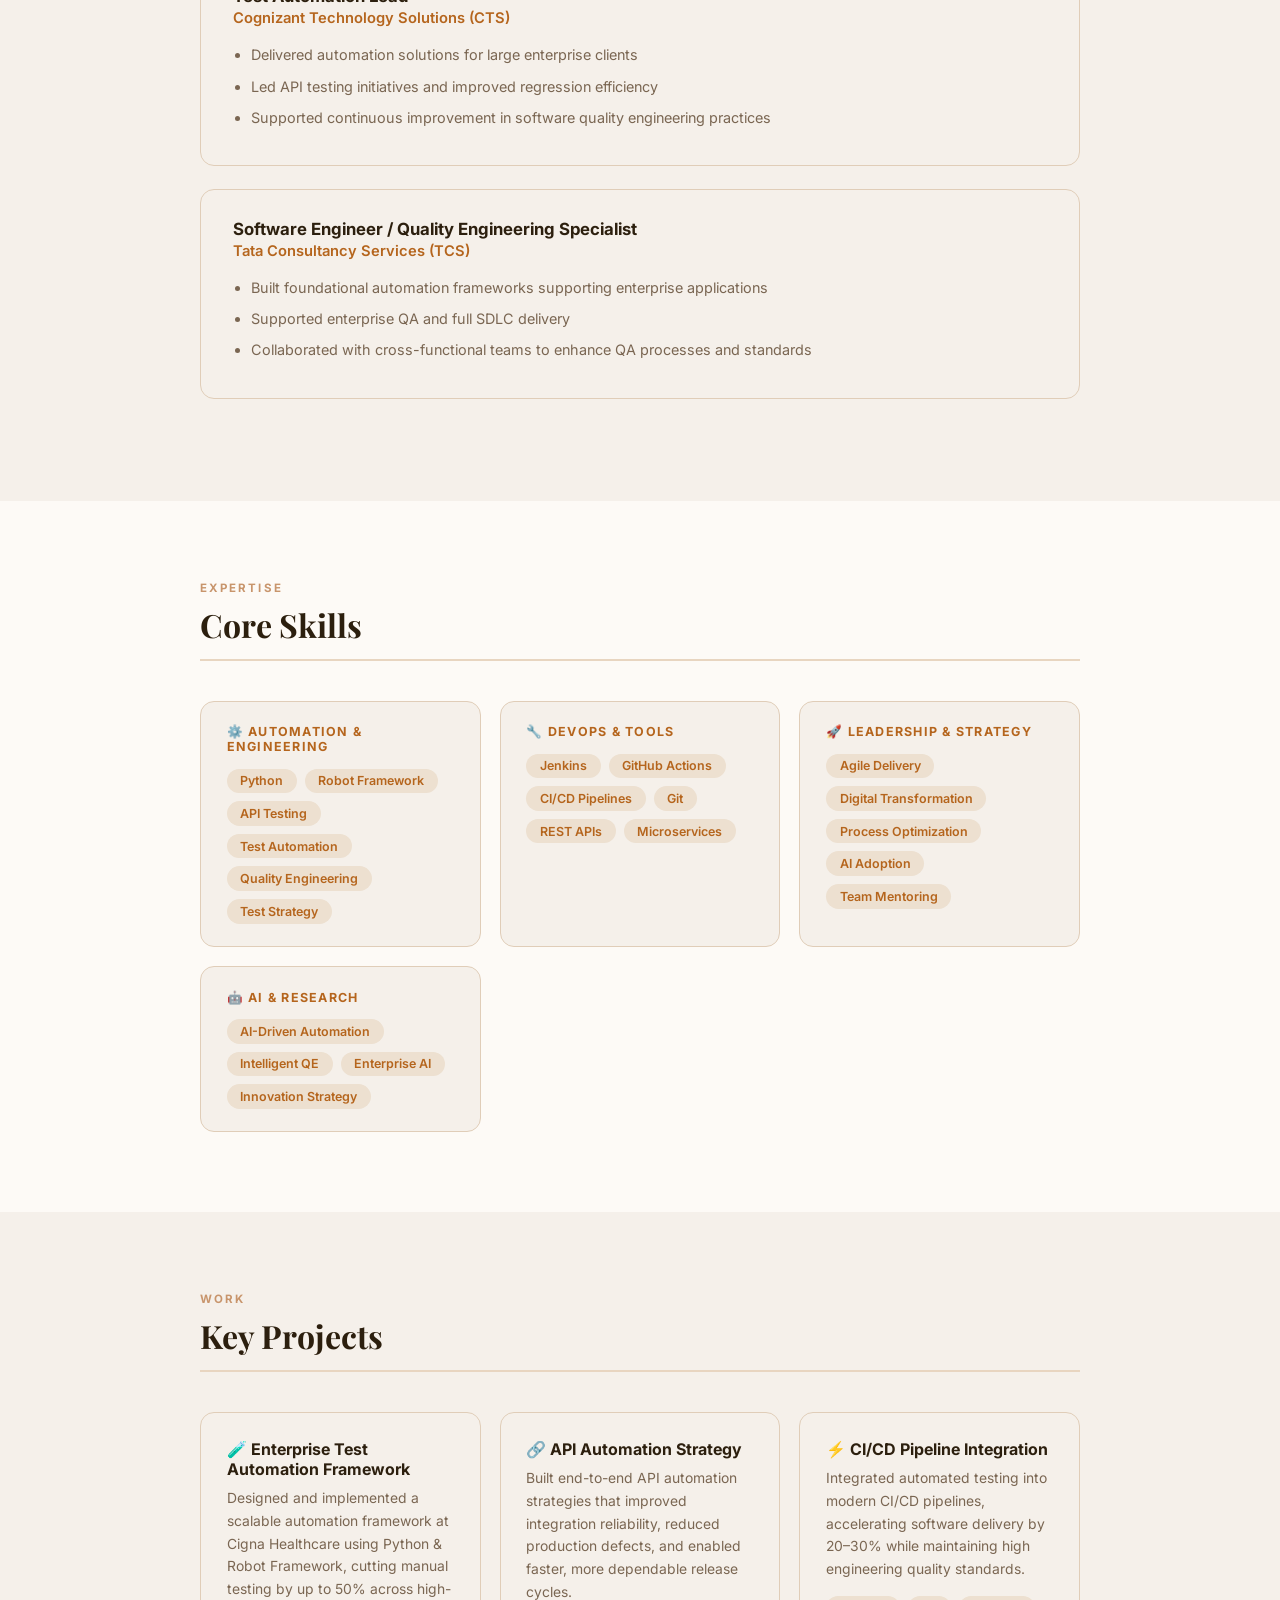
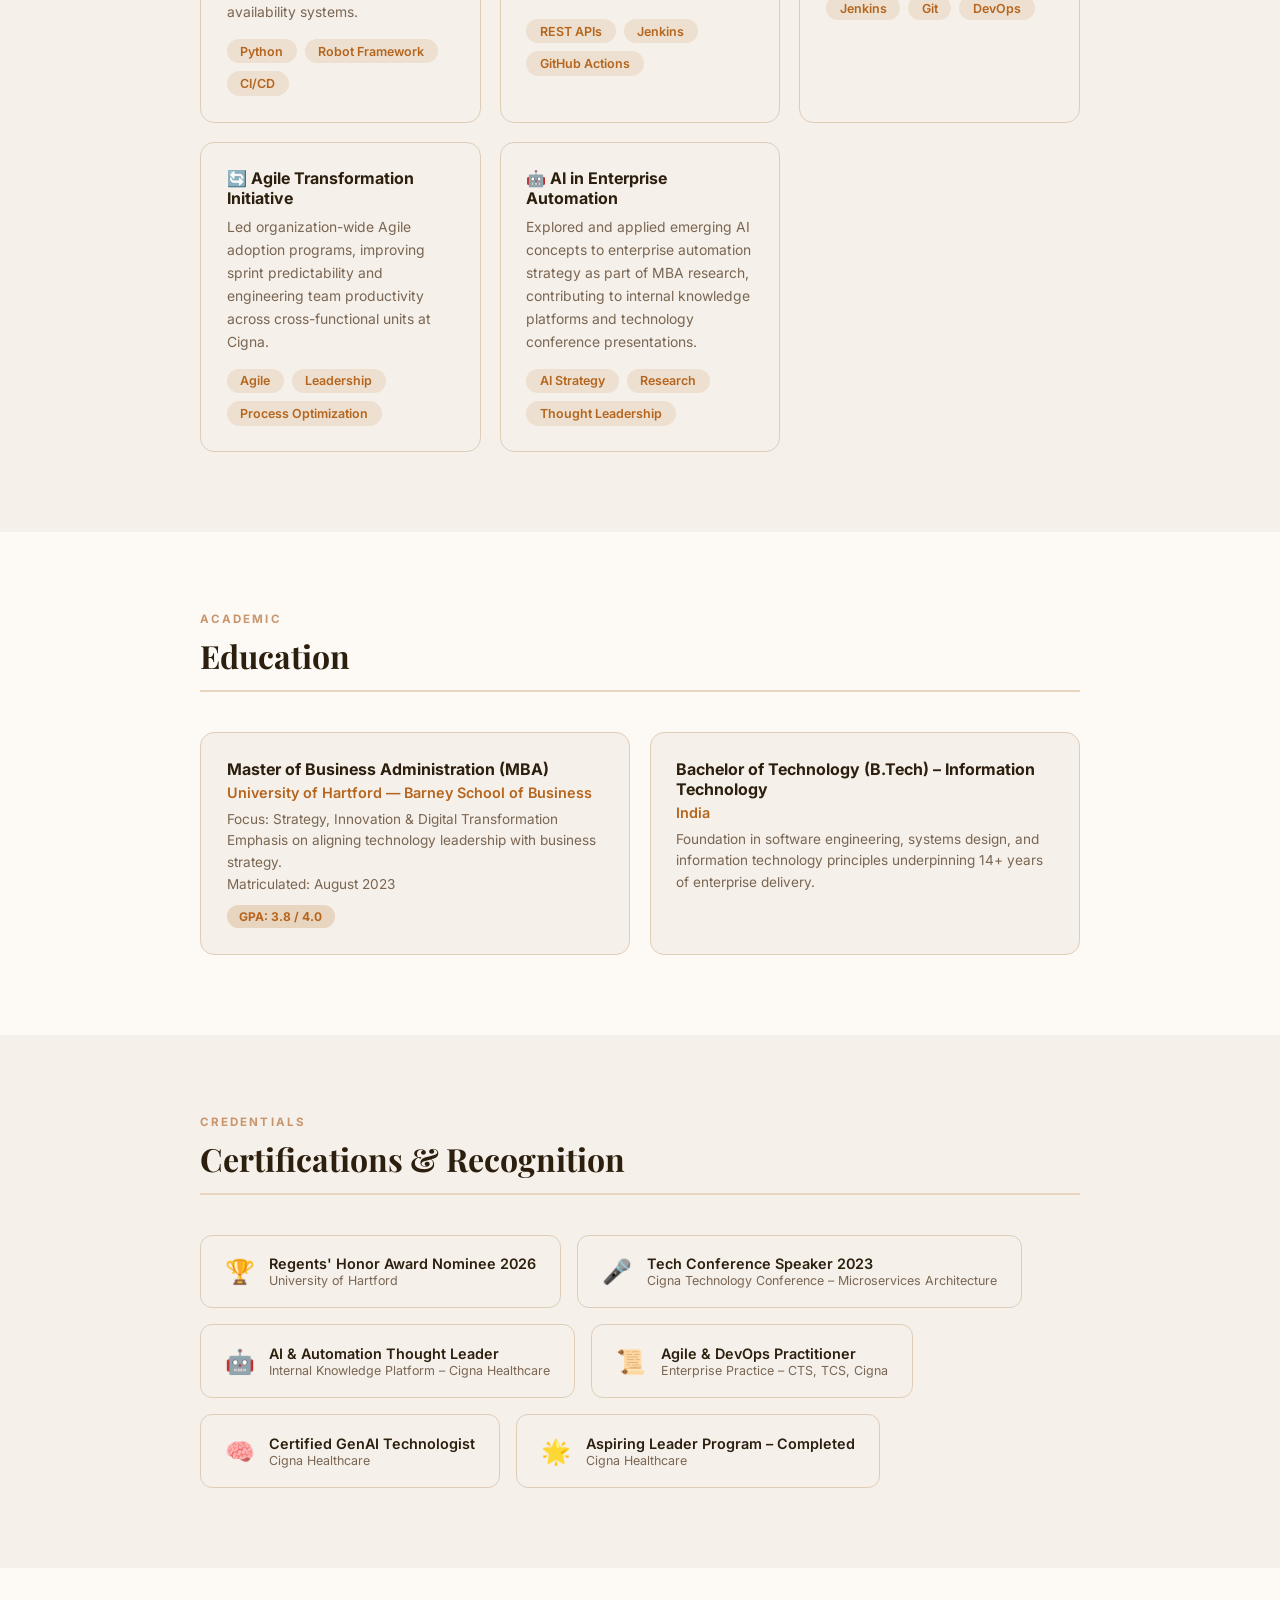
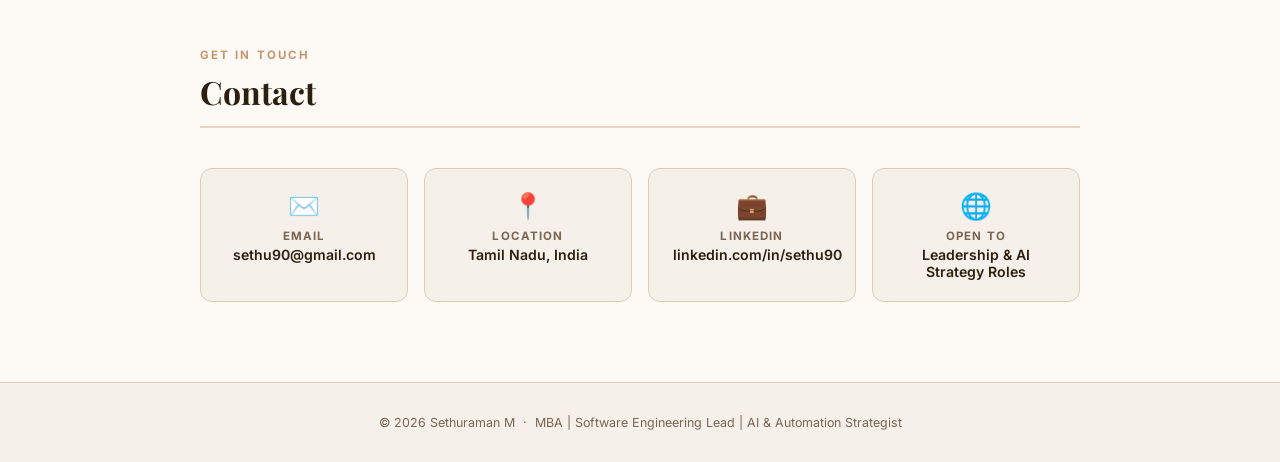
==== commit 033c97f6: "Update year from 2025 to 2026 in index.html" ====
--- a/index.html
+++ b/index.html
@@ -435,7 +435,7 @@
       <div class="cert-card reveal">
         <div class="cert-icon">🏆</div>
         <div>
-          <div class="cert-name">Regents' Honor Award Nominee 2025</div>
+          <div class="cert-name">Regents' Honor Award Nominee 2026</div>
           <div class="cert-issuer">University of Hartford</div>
         </div>
       </div>
@@ -509,7 +509,7 @@
 </section>
 
 <footer>
-  <p>© 2025 Sethuraman M &nbsp;·&nbsp; MBA | Software Engineering Lead | AI & Automation Strategist</p>
+  <p>© 2026 Sethuraman M &nbsp;·&nbsp; MBA | Software Engineering Lead | AI & Automation Strategist</p>
 </footer>
 
 <script>
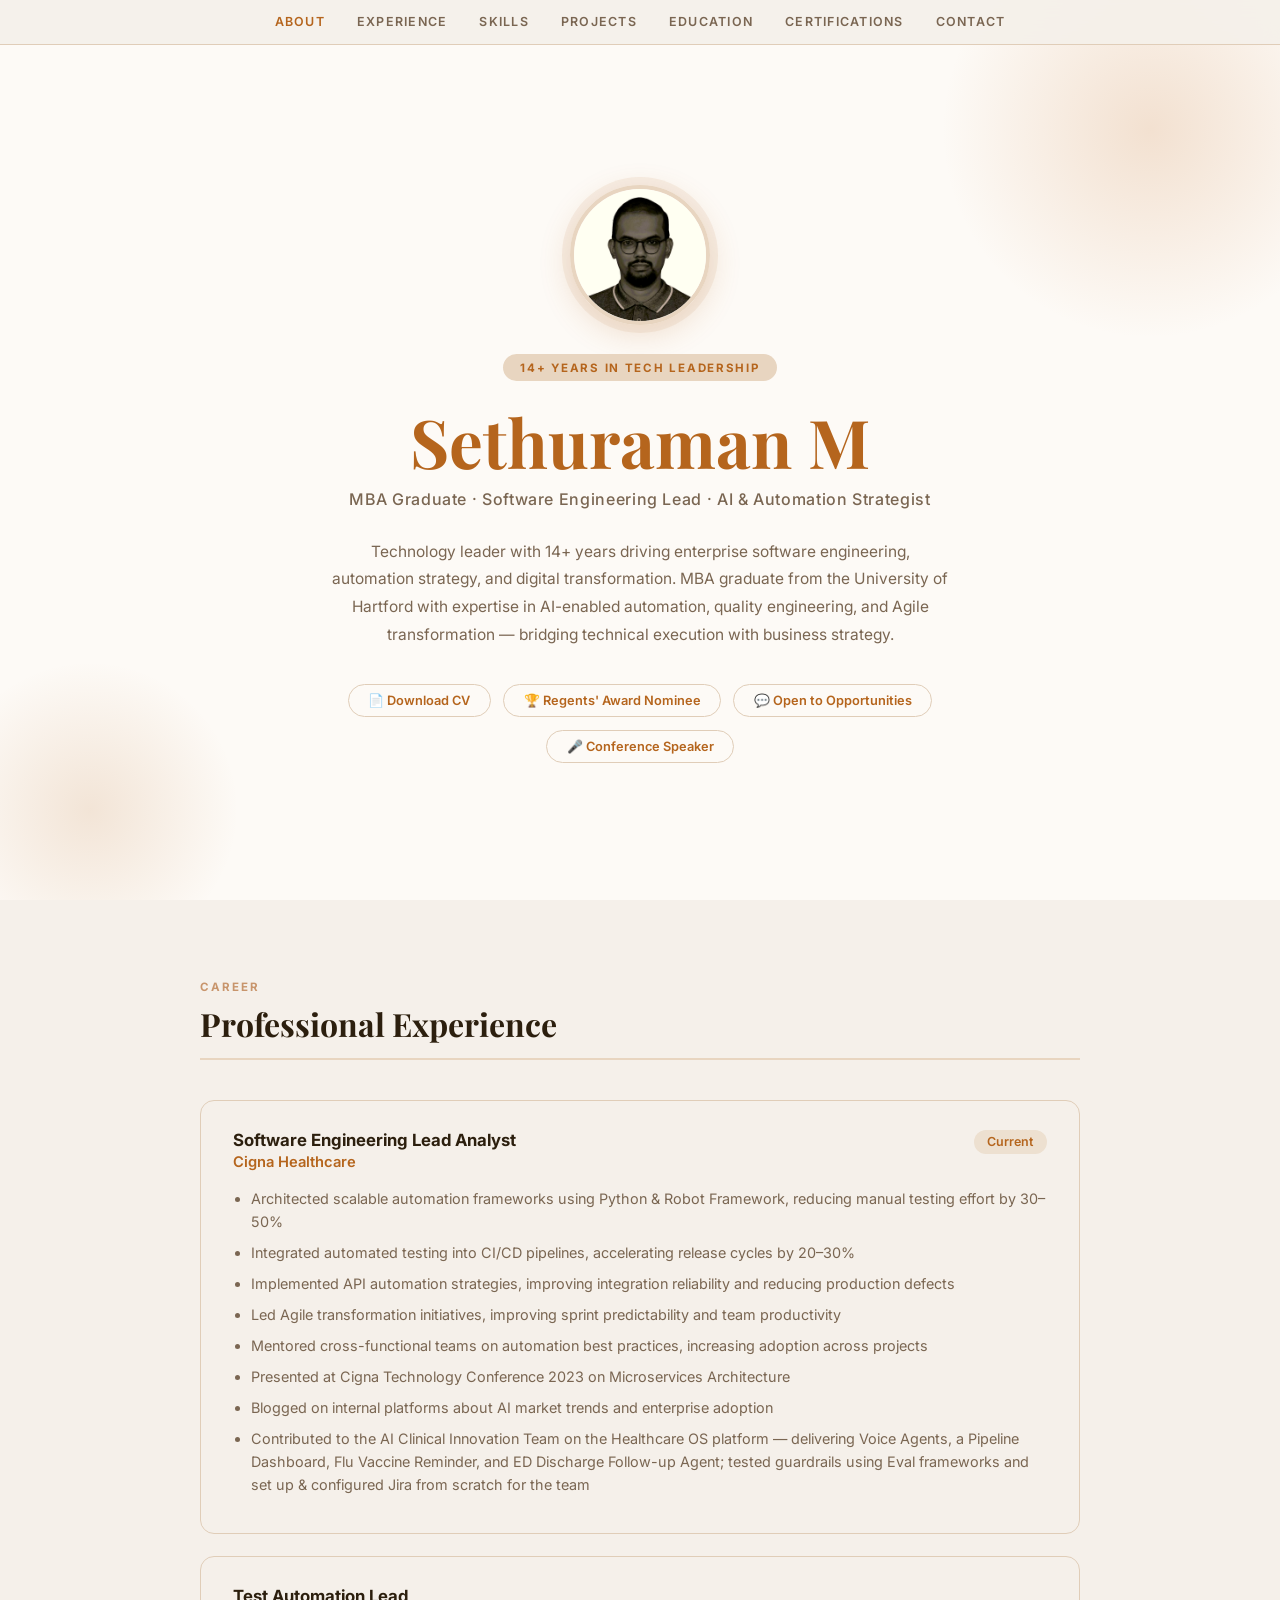
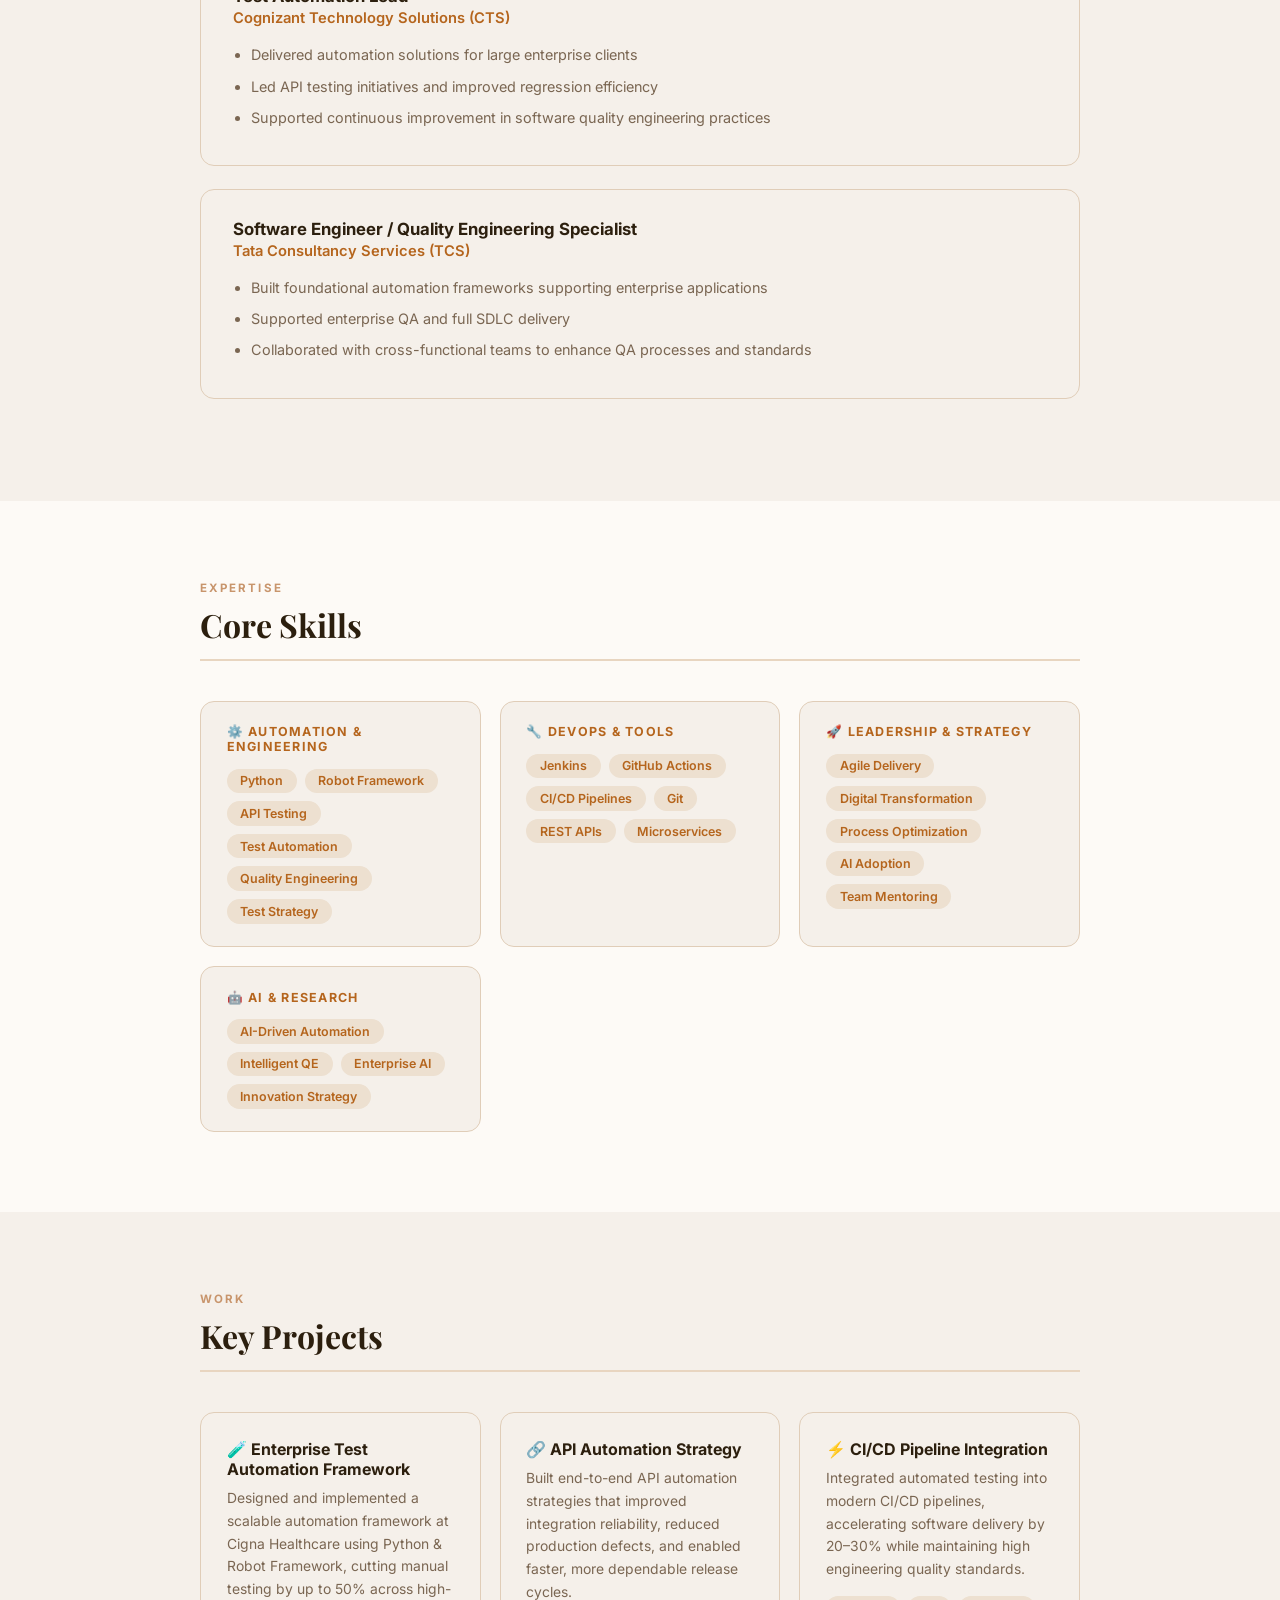
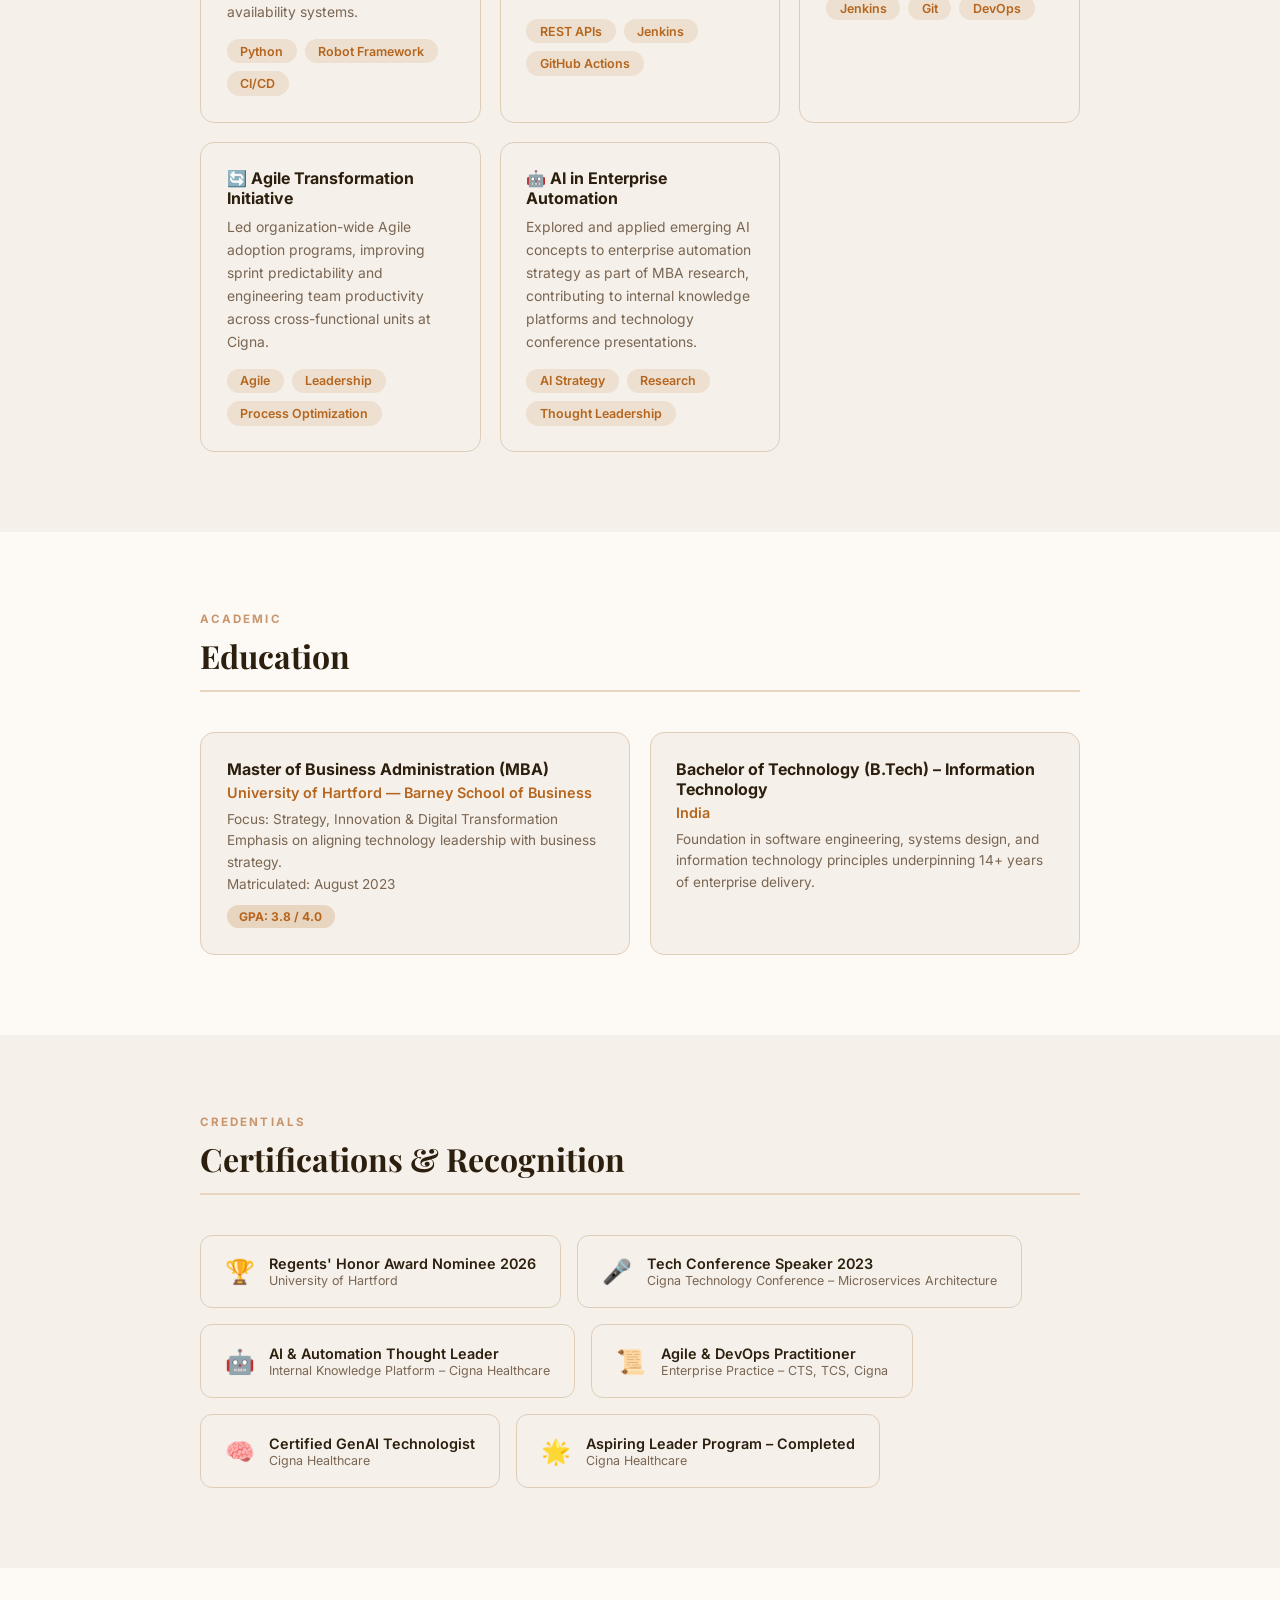
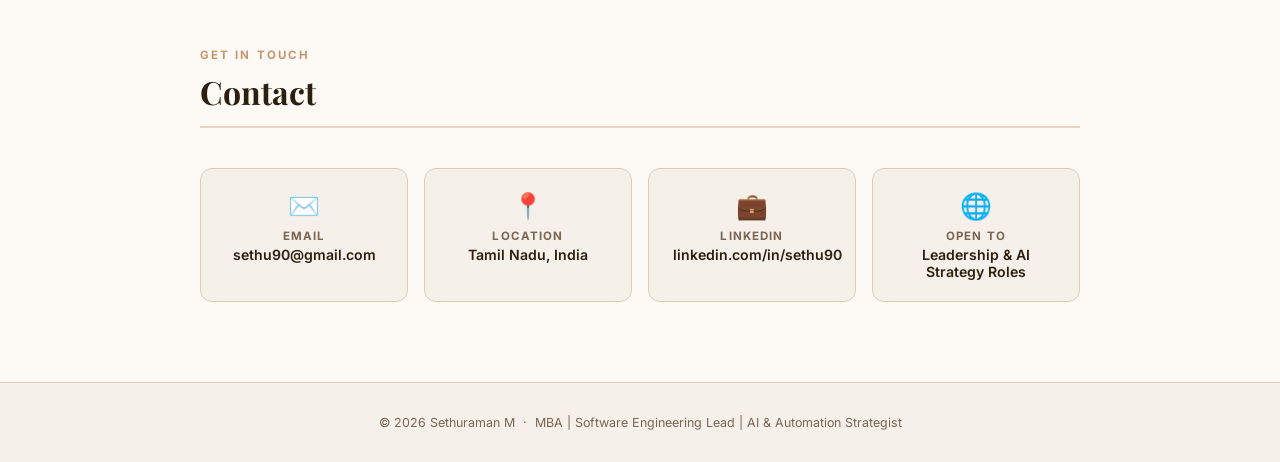
==== commit a8eb5f33: "Restructuring of site files Data.js file alone need to be edited for future updates" ====
--- a/index.html
+++ b/index.html
@@ -1,553 +1,142 @@
 <!DOCTYPE html>
 <html lang="en">
 <head>
-<meta charset="UTF-8"/>
-<meta name="viewport" content="width=device-width, initial-scale=1.0"/>
-<title>Sethuraman M – Resume</title>
-<style>
-  @import url('https://fonts.googleapis.com/css2?family=Playfair+Display:wght@600;700&family=Inter:wght@300;400;500;600&display=swap');
+  <meta charset="UTF-8" />
+  <meta name="viewport" content="width=device-width, initial-scale=1.0" />
 
-  :root {
-    --bg: #f5f0ea;
-    --card: #fdfaf6;
-    --accent1: #b5651d;
-    --accent2: #c8956c;
-    --accent3: #e8d5c0;
-    --text: #2c1f0e;
-    --muted: #7a6652;
-    --border: #e0cdb8;
-    --tag: #ede0d0;
+  <!-- Primary SEO -->
+  <title>Sethuraman M | Software Engineering Lead & AI Automation Strategist</title>
+  <meta name="description" content="Sethuraman M – 14+ years in software engineering leadership, AI-driven automation, and digital transformation. MBA graduate. Open to leadership & AI strategy roles." />
+  <meta name="keywords" content="Sethuraman M, Software Engineering Lead, AI Automation, Test Automation, Python, Robot Framework, Agile, DevOps, CI/CD, MBA, Cigna, Quality Engineering" />
+  <meta name="author" content="Sethuraman M" />
+  <meta name="robots" content="index, follow" />
+  <link rel="canonical" href="https://sethuramanai.github.io/" />
+
+  <!-- Open Graph -->
+  <meta property="og:type"        content="profile" />
+  <meta property="og:title"       content="Sethuraman M | Software Engineering Lead & AI Automation Strategist" />
+  <meta property="og:description" content="14+ years in software engineering leadership, AI automation, and digital transformation. MBA graduate from University of Hartford. Open to leadership & AI strategy roles." />
+  <meta property="og:url"         content="https://sethuramanai.github.io/" />
+  <meta property="og:site_name"   content="Sethuraman M – Portfolio" />
+  <meta property="og:locale"      content="en_US" />
+  <meta property="og:image"       content="https://sethuramanai.github.io/sethu-profile.jpg" />
+  <meta property="og:image:width"  content="600" />
+  <meta property="og:image:height" content="600" />
+  <meta property="og:image:alt"   content="Sethuraman M – Software Engineering Lead & AI Automation Strategist" />
+  <meta property="profile:first_name" content="Sethuraman" />
+  <meta property="profile:last_name"  content="M" />
+
+  <!-- Twitter Card -->
+  <meta name="twitter:card"        content="summary" />
+  <meta name="twitter:title"       content="Sethuraman M | Software Engineering Lead & AI Automation Strategist" />
+  <meta name="twitter:description" content="14+ years in software engineering leadership, AI automation, and digital transformation. Open to leadership & AI strategy roles." />
+  <meta name="twitter:image"       content="https://sethuramanai.github.io/sethu-profile.jpg" />
+
+  <!-- JSON-LD Structured Data -->
+  <script type="application/ld+json">
+  {
+    "@context": "https://schema.org",
+    "@type": "Person",
+    "name": "Sethuraman M",
+    "url": "https://sethuramanai.github.io/",
+    "image": "https://sethuramanai.github.io/sethu-profile.jpg",
+    "jobTitle": "Software Engineering Lead Analyst",
+    "description": "Technology leader with 14+ years in enterprise software engineering, AI-driven automation, and digital transformation. MBA graduate from University of Hartford.",
+    "email": "mailto:sethu90@gmail.com",
+    "address": { "@type": "PostalAddress", "addressRegion": "Tamil Nadu", "addressCountry": "IN" },
+    "sameAs": [
+      "https://www.linkedin.com/in/sethu90",
+      "https://github.com/sethuramanai"
+    ],
+    "alumniOf": [{ "@type": "CollegeOrUniversity", "name": "University of Hartford – Barney School of Business" }],
+    "knowsAbout": ["Software Engineering","AI Automation","Test Automation","Python","Robot Framework","CI/CD","Agile Transformation","Digital Transformation","Quality Engineering"],
+    "worksFor": { "@type": "Organization", "name": "Cigna Healthcare" },
+    "award": "Regents' Honor Award Nominee 2026 – University of Hartford"
   }
+  </script>
 
-  * { margin:0; padding:0; box-sizing:border-box; }
-
-  body {
-    font-family: 'Inter', sans-serif;
-    background: var(--bg);
-    color: var(--text);
-    min-height: 100vh;
-  }
-
-  /* NAV */
-  nav {
-    position: fixed; top:0; left:0; right:0; z-index:100;
-    background: rgba(245,240,234,0.92);
-    backdrop-filter: blur(10px);
-    border-bottom: 1px solid var(--border);
-    display: flex; justify-content: center; gap: 2rem;
-    padding: 0.9rem 2rem;
-  }
-  nav a {
-    text-decoration: none; color: var(--muted);
-    font-size: 0.78rem; font-weight: 600; letter-spacing: 0.1em;
-    text-transform: uppercase; transition: color 0.2s;
-  }
-  nav a:hover, nav a.active { color: var(--accent1); }
-
-  /* HERO */
-  .hero {
-    min-height: 100vh;
-    display: flex; align-items: center; justify-content: center;
-    padding: 7rem 2rem 4rem;
-    background: linear-gradient(145deg, #f0e6d6 0%, #fdf8f2 60%, #ecddc8 100%);
-    position: relative; overflow: hidden;
-  }
-  .hero::before {
-    content:'';
-    position:absolute; top:-80px; right:-80px;
-    width:420px; height:420px; border-radius:50%;
-    background: radial-gradient(circle, #d4956040 0%, transparent 70%);
-  }
-  .hero::after {
-    content:'';
-    position:absolute; bottom:-60px; left:-60px;
-    width:300px; height:300px; border-radius:50%;
-    background: radial-gradient(circle, #b5651d25 0%, transparent 70%);
-  }
-  .hero-inner { text-align:center; max-width:780px; position:relative; z-index:1; }
-  .hero-badge {
-    display:inline-block;
-    background: var(--accent3); color: var(--accent1);
-    font-size:0.72rem; font-weight:700; letter-spacing:0.15em;
-    text-transform:uppercase; padding:0.4rem 1.1rem; border-radius:999px;
-    margin-bottom:1.5rem;
-  }
-  .hero h1 {
-    font-family:'Playfair Display', serif;
-    font-size: clamp(2.6rem, 6vw, 4.2rem);
-    color: var(--text); line-height:1.1; margin-bottom:0.6rem;
-  }
-  .hero h1 span { color: var(--accent1); }
-  .hero-title {
-    font-size:1rem; color: var(--muted); font-weight:500;
-    letter-spacing:0.04em; margin-bottom:1.8rem;
-  }
-  .hero-summary {
-    font-size:0.97rem; color: var(--muted); line-height:1.8;
-    max-width:620px; margin:0 auto 2.2rem;
-  }
-  .hero-contacts {
-    display:flex; flex-wrap:wrap; gap:0.8rem; justify-content:center;
-  }
-  .hero-contacts a {
-    text-decoration:none; background:var(--card);
-    border:1px solid var(--border); color:var(--accent1);
-    padding:0.5rem 1.2rem; border-radius:999px;
-    font-size:0.8rem; font-weight:600;
-    transition: background 0.2s, transform 0.2s;
-  }
-  .hero-contacts a:hover { background: var(--accent3); transform:translateY(-2px); }
-
-  /* SECTIONS */
-  section { padding: 5rem 2rem; }
-  section:nth-child(even) { background: var(--card); }
-  .section-inner { max-width:880px; margin:0 auto; }
-  .section-label {
-    font-size:0.72rem; font-weight:700; letter-spacing:0.18em;
-    text-transform:uppercase; color:var(--accent2); margin-bottom:0.5rem;
-  }
-  .section-title {
-    font-family:'Playfair Display', serif;
-    font-size:2rem; color:var(--text); margin-bottom:2.5rem;
-    padding-bottom:0.8rem;
-    border-bottom: 2px solid var(--accent3);
-  }
-
-  /* EXPERIENCE */
-  .exp-card {
-    background: var(--bg); border:1px solid var(--border);
-    border-radius:14px; padding:1.8rem 2rem; margin-bottom:1.4rem;
-    position:relative; transition: box-shadow 0.2s, transform 0.2s;
-  }
-  .exp-card:hover { box-shadow:0 8px 30px #b5651d15; transform:translateY(-3px); }
-  .exp-top { display:flex; justify-content:space-between; align-items:flex-start; flex-wrap:wrap; gap:0.5rem; }
-  .exp-role { font-weight:700; font-size:1.05rem; color:var(--text); }
-  .exp-company { color:var(--accent1); font-weight:600; font-size:0.92rem; margin-top:0.2rem; }
-  .exp-dot {
-    width:10px; height:10px; border-radius:50%;
-    background:var(--accent1); margin-top:6px; flex-shrink:0;
-    position:absolute; left:-5px; top:2rem;
-  }
-  .exp-list { margin-top:1rem; padding-left:1.1rem; }
-  .exp-list li { font-size:0.9rem; color:var(--muted); margin-bottom:0.5rem; line-height:1.6; }
-  .exp-list li strong { color:var(--accent1); }
-
-  /* SKILLS */
-  .skills-grid { display:grid; grid-template-columns:repeat(auto-fit, minmax(220px,1fr)); gap:1.2rem; }
-  .skill-group {
-    background:var(--bg); border:1px solid var(--border);
-    border-radius:14px; padding:1.4rem 1.6rem;
-    transition: box-shadow 0.2s;
-  }
-  .skill-group:hover { box-shadow:0 6px 24px #b5651d12; }
-  .skill-group-title {
-    font-size:0.78rem; font-weight:700; text-transform:uppercase;
-    letter-spacing:0.1em; color:var(--accent1); margin-bottom:0.9rem;
-  }
-  .tags { display:flex; flex-wrap:wrap; gap:0.5rem; }
-  .tag {
-    background:var(--tag); color:var(--accent1);
-    font-size:0.78rem; font-weight:600; padding:0.3rem 0.85rem;
-    border-radius:999px;
-  }
-
-  /* PROJECTS */
-  .projects-grid { display:grid; grid-template-columns:repeat(auto-fit, minmax(260px,1fr)); gap:1.2rem; }
-  .proj-card {
-    background:var(--bg); border:1px solid var(--border);
-    border-radius:14px; padding:1.6rem;
-    transition: box-shadow 0.2s, transform 0.2s;
-  }
-  .proj-card:hover { box-shadow:0 8px 28px #b5651d15; transform:translateY(-3px); }
-  .proj-title { font-weight:700; font-size:1rem; color:var(--text); margin-bottom:0.5rem; }
-  .proj-desc { font-size:0.87rem; color:var(--muted); line-height:1.65; margin-bottom:0.9rem; }
-
-  /* EDUCATION */
-  .edu-cards { display:grid; grid-template-columns:repeat(auto-fit, minmax(280px,1fr)); gap:1.2rem; }
-  .edu-card {
-    background:var(--bg); border:1px solid var(--border);
-    border-radius:14px; padding:1.6rem;
-  }
-  .edu-degree { font-weight:700; font-size:1rem; color:var(--text); margin-bottom:0.3rem; }
-  .edu-school { color:var(--accent1); font-weight:600; font-size:0.9rem; margin-bottom:0.5rem; }
-  .edu-detail { font-size:0.85rem; color:var(--muted); line-height:1.6; }
-  .gpa-badge {
-    display:inline-block; margin-top:0.6rem;
-    background:var(--accent3); color:var(--accent1);
-    font-size:0.75rem; font-weight:700; padding:0.25rem 0.8rem; border-radius:999px;
-  }
-
-  /* CERTIFICATIONS */
-  .cert-list { display:flex; flex-wrap:wrap; gap:1rem; }
-  .cert-card {
-    background:var(--bg); border:1px solid var(--border);
-    border-radius:12px; padding:1.2rem 1.5rem;
-    display:flex; align-items:center; gap:0.9rem;
-    transition: box-shadow 0.2s;
-  }
-  .cert-card:hover { box-shadow:0 4px 20px #b5651d15; }
-  .cert-icon { font-size:1.5rem; }
-  .cert-name { font-weight:600; font-size:0.9rem; color:var(--text); }
-  .cert-issuer { font-size:0.78rem; color:var(--muted); margin-top:0.1rem; }
-
-  /* CONTACT */
-  .contact-grid { display:grid; grid-template-columns:repeat(auto-fit, minmax(200px,1fr)); gap:1rem; }
-  .contact-item {
-    background:var(--bg); border:1px solid var(--border);
-    border-radius:12px; padding:1.3rem 1.5rem; text-align:center;
-    text-decoration:none; color:var(--text);
-    transition: box-shadow 0.2s, transform 0.2s;
-    display:block;
-  }
-  .contact-item:hover { box-shadow:0 6px 22px #b5651d18; transform:translateY(-3px); color:var(--accent1); }
-  .contact-icon { font-size:1.6rem; margin-bottom:0.5rem; }
-  .contact-label { font-size:0.72rem; font-weight:700; text-transform:uppercase; letter-spacing:0.1em; color:var(--muted); margin-bottom:0.2rem; }
-  .contact-value { font-size:0.88rem; font-weight:600; }
-
-  /* FOOTER */
-  footer {
-    text-align:center; padding:2rem;
-    font-size:0.78rem; color:var(--muted);
-    border-top:1px solid var(--border);
-    background:var(--bg);
-  }
-
-  /* SCROLL ANIMATION */
-  .reveal { opacity:0; transform:translateY(24px); transition: opacity 0.6s ease, transform 0.6s ease; }
-  .reveal.visible { opacity:1; transform:none; }
-
-  @media(max-width:600px) {
-    nav { gap:1rem; padding:0.7rem 1rem; }
-    nav a { font-size:0.68rem; }
-    .exp-card { padding:1.3rem; }
-  }
-  @media print {
-    nav, #downloadBtn { display: none !important; }
-    body { background: white; }
-    .reveal { opacity: 1 !important; transform: none !important; }
-    section { padding: 2rem 1rem; }
-    .exp-card, .skill-group, .proj-card, .edu-card, .cert-card, .contact-item {
-      break-inside: avoid;
-      box-shadow: none !important;
-    }
-  }
-</style>
+  <link rel="stylesheet" href="style.css" />
 </head>
 <body>
 
-<nav id="navbar">
-  <a href="#about" class="active">About</a>
-  <a href="#experience">Experience</a>
-  <a href="#skills">Skills</a>
-  <a href="#projects">Projects</a>
-  <a href="#education">Education</a>
-  <a href="#certifications">Certifications</a>
-  <a href="#contact">Contact</a>
-</nav>
+  <!-- NAV -->
+  <nav id="navbar"></nav>
 
-<!-- HERO / ABOUT -->
-<section class="hero" id="about">
-  <div class="hero-inner">
-    <div class="hero-badge">14+ Years in Tech Leadership</div>
-    <h1>Sethuraman <span>M</span></h1>
-    <p class="hero-title">MBA Graduate &nbsp;·&nbsp; Software Engineering Lead &nbsp;·&nbsp; AI & Automation Strategist</p>
-    <p class="hero-summary">
-      Technology leader with 14+ years driving enterprise software engineering, automation strategy, and digital transformation. MBA graduate from the University of Hartford with expertise in AI-enabled automation, quality engineering, and Agile transformation — bridging technical execution with business strategy.
-    </p>
-    <div class="hero-contacts">
-      <a href="#" id="downloadBtn">📄 Download CV</a>
-      <a href="#certifications">🏆 Regents' Award Nominee</a>
-      <a href="#contact">💬 Open to Opportunities</a>
-      <a href="#experience">🎤 Conference Speaker</a>
+  <!-- HERO -->
+  <section class="hero" id="about">
+    <div class="hero-inner">
+      <div class="hero-photo-wrap">
+        <img src="sethu-profile-circle.png" alt="Sethuraman M" class="hero-photo" />
+      </div>
+      <div class="hero-badge" id="hero-badge"></div>
+      <h1><span id="hero-name-first"></span><span id="hero-name-last"></span></h1>
+      <p class="hero-title" id="hero-title"></p>
+      <p class="hero-summary" id="hero-summary"></p>
+      <div class="hero-contacts" id="hero-contacts"></div>
     </div>
-  </div>
-</section>
+  </section>
 
-<!-- EXPERIENCE -->
-<section id="experience">
-  <div class="section-inner">
-    <p class="section-label reveal">Career</p>
-    <h2 class="section-title reveal">Professional Experience</h2>
+  <!-- EXPERIENCE -->
+  <section id="experience">
+    <div class="section-inner">
+      <p class="section-label reveal">Career</p>
+      <h2 class="section-title reveal">Professional Experience</h2>
+      <div id="exp-list"></div>
+    </div>
+  </section>
 
-    <div class="exp-card reveal">
-      <div class="exp-top">
-        <div>
-          <div class="exp-role">Software Engineering Lead Analyst</div>
-          <div class="exp-company">Cigna Healthcare</div>
-        </div>
-        <span class="tag">Current</span>
-      </div>
-      <ul class="exp-list">
-        <li>Architected scalable automation frameworks using Python & Robot Framework, reducing manual testing effort by <strong>30–50%</strong></li>
-        <li>Integrated automated testing into CI/CD pipelines, accelerating release cycles by <strong>20–30%</strong></li>
-        <li>Implemented API automation strategies, improving integration reliability and reducing production defects</li>
-        <li>Led Agile transformation initiatives, improving sprint predictability and team productivity</li>
-        <li>Mentored cross-functional teams on automation best practices, increasing adoption across projects</li>
-        <li>Presented at <strong>Cigna Technology Conference 2023</strong> on Microservices Architecture</li>
-        <li>Blogged on internal platforms about AI market trends and enterprise adoption</li>
-        <li>Contributed to the <strong>AI Clinical Innovation Team</strong> on the Healthcare OS platform — delivering Voice Agents, a Pipeline Dashboard, Flu Vaccine Reminder, and ED Discharge Follow-up Agent; tested guardrails using Eval frameworks and set up & configured <strong>Jira from scratch</strong> for the team</li>
-      </ul>
+  <!-- SKILLS -->
+  <section id="skills">
+    <div class="section-inner">
+      <p class="section-label reveal">Expertise</p>
+      <h2 class="section-title reveal">Core Skills</h2>
+      <div class="skills-grid" id="skills-grid"></div>
     </div>
+  </section>
 
-    <div class="exp-card reveal">
-      <div class="exp-top">
-        <div>
-          <div class="exp-role">Test Automation Lead</div>
-          <div class="exp-company">Cognizant Technology Solutions (CTS)</div>
-        </div>
-      </div>
-      <ul class="exp-list">
-        <li>Delivered automation solutions for large enterprise clients</li>
-        <li>Led API testing initiatives and improved regression efficiency</li>
-        <li>Supported continuous improvement in software quality engineering practices</li>
-      </ul>
+  <!-- PROJECTS -->
+  <section id="projects">
+    <div class="section-inner">
+      <p class="section-label reveal">Work</p>
+      <h2 class="section-title reveal">Key Projects</h2>
+      <div class="projects-grid" id="projects-grid"></div>
     </div>
+  </section>
 
-    <div class="exp-card reveal">
-      <div class="exp-top">
-        <div>
-          <div class="exp-role">Software Engineer / Quality Engineering Specialist</div>
-          <div class="exp-company">Tata Consultancy Services (TCS)</div>
-        </div>
-      </div>
-      <ul class="exp-list">
-        <li>Built foundational automation frameworks supporting enterprise applications</li>
-        <li>Supported enterprise QA and full SDLC delivery</li>
-        <li>Collaborated with cross-functional teams to enhance QA processes and standards</li>
-      </ul>
+  <!-- EDUCATION -->
+  <section id="education">
+    <div class="section-inner">
+      <p class="section-label reveal">Academic</p>
+      <h2 class="section-title reveal">Education</h2>
+      <div class="edu-cards" id="edu-list"></div>
     </div>
-  </div>
-</section>
+  </section>
 
-<!-- SKILLS -->
-<section id="skills">
-  <div class="section-inner">
-    <p class="section-label reveal">Expertise</p>
-    <h2 class="section-title reveal">Core Skills</h2>
-    <div class="skills-grid">
-      <div class="skill-group reveal">
-        <div class="skill-group-title">⚙️ Automation & Engineering</div>
-        <div class="tags">
-          <span class="tag">Python</span>
-          <span class="tag">Robot Framework</span>
-          <span class="tag">API Testing</span>
-          <span class="tag">Test Automation</span>
-          <span class="tag">Quality Engineering</span>
-          <span class="tag">Test Strategy</span>
-        </div>
-      </div>
-      <div class="skill-group reveal">
-        <div class="skill-group-title">🔧 DevOps & Tools</div>
-        <div class="tags">
-          <span class="tag">Jenkins</span>
-          <span class="tag">GitHub Actions</span>
-          <span class="tag">CI/CD Pipelines</span>
-          <span class="tag">Git</span>
-          <span class="tag">REST APIs</span>
-          <span class="tag">Microservices</span>
-        </div>
-      </div>
-      <div class="skill-group reveal">
-        <div class="skill-group-title">🚀 Leadership & Strategy</div>
-        <div class="tags">
-          <span class="tag">Agile Delivery</span>
-          <span class="tag">Digital Transformation</span>
-          <span class="tag">Process Optimization</span>
-          <span class="tag">AI Adoption</span>
-          <span class="tag">Team Mentoring</span>
-        </div>
-      </div>
-      <div class="skill-group reveal">
-        <div class="skill-group-title">🤖 AI & Research</div>
-        <div class="tags">
-          <span class="tag">AI-Driven Automation</span>
-          <span class="tag">Intelligent QE</span>
-          <span class="tag">Enterprise AI</span>
-          <span class="tag">Innovation Strategy</span>
-        </div>
-      </div>
+  <!-- CERTIFICATIONS -->
+  <section id="certifications">
+    <div class="section-inner">
+      <p class="section-label reveal">Credentials</p>
+      <h2 class="section-title reveal">Certifications & Recognition</h2>
+      <div class="cert-list" id="certs-list"></div>
     </div>
-  </div>
-</section>
+  </section>
 
-<!-- PROJECTS -->
-<section id="projects">
-  <div class="section-inner">
-    <p class="section-label reveal">Work</p>
-    <h2 class="section-title reveal">Key Projects</h2>
-    <div class="projects-grid">
-      <div class="proj-card reveal">
-        <div class="proj-title">🧪 Enterprise Test Automation Framework</div>
-        <p class="proj-desc">Designed and implemented a scalable automation framework at Cigna Healthcare using Python & Robot Framework, cutting manual testing by up to 50% across high-availability systems.</p>
-        <div class="tags"><span class="tag">Python</span><span class="tag">Robot Framework</span><span class="tag">CI/CD</span></div>
-      </div>
-      <div class="proj-card reveal">
-        <div class="proj-title">🔗 API Automation Strategy</div>
-        <p class="proj-desc">Built end-to-end API automation strategies that improved integration reliability, reduced production defects, and enabled faster, more dependable release cycles.</p>
-        <div class="tags"><span class="tag">REST APIs</span><span class="tag">Jenkins</span><span class="tag">GitHub Actions</span></div>
-      </div>
-      <div class="proj-card reveal">
-        <div class="proj-title">⚡ CI/CD Pipeline Integration</div>
-        <p class="proj-desc">Integrated automated testing into modern CI/CD pipelines, accelerating software delivery by 20–30% while maintaining high engineering quality standards.</p>
-        <div class="tags"><span class="tag">Jenkins</span><span class="tag">Git</span><span class="tag">DevOps</span></div>
-      </div>
-      <div class="proj-card reveal">
-        <div class="proj-title">🔄 Agile Transformation Initiative</div>
-        <p class="proj-desc">Led organization-wide Agile adoption programs, improving sprint predictability and engineering team productivity across cross-functional units at Cigna.</p>
-        <div class="tags"><span class="tag">Agile</span><span class="tag">Leadership</span><span class="tag">Process Optimization</span></div>
-      </div>
-      <div class="proj-card reveal">
-        <div class="proj-title">🤖 AI in Enterprise Automation</div>
-        <p class="proj-desc">Explored and applied emerging AI concepts to enterprise automation strategy as part of MBA research, contributing to internal knowledge platforms and technology conference presentations.</p>
-        <div class="tags"><span class="tag">AI Strategy</span><span class="tag">Research</span><span class="tag">Thought Leadership</span></div>
-      </div>
+  <!-- CONTACT -->
+  <section id="contact">
+    <div class="section-inner">
+      <p class="section-label reveal">Get In Touch</p>
+      <h2 class="section-title reveal">Contact</h2>
+      <div class="contact-grid" id="contact-grid"></div>
     </div>
-  </div>
-</section>
+  </section>
 
-<!-- EDUCATION -->
-<section id="education">
-  <div class="section-inner">
-    <p class="section-label reveal">Academic</p>
-    <h2 class="section-title reveal">Education</h2>
-    <div class="edu-cards">
-      <div class="edu-card reveal">
-        <div class="edu-degree">Master of Business Administration (MBA)</div>
-        <div class="edu-school">University of Hartford — Barney School of Business</div>
-        <div class="edu-detail">Focus: Strategy, Innovation & Digital Transformation<br>Emphasis on aligning technology leadership with business strategy.<br>Matriculated: August 2023</div>
-        <span class="gpa-badge">GPA: 3.8 / 4.0</span>
-      </div>
-      <div class="edu-card reveal">
-        <div class="edu-degree">Bachelor of Technology (B.Tech) – Information Technology</div>
-        <div class="edu-school">India</div>
-        <div class="edu-detail">Foundation in software engineering, systems design, and information technology principles underpinning 14+ years of enterprise delivery.</div>
-      </div>
-    </div>
-  </div>
-</section>
+  <!-- FOOTER -->
+  <footer>
+    <p id="footer-text"></p>
+  </footer>
 
-<!-- CERTIFICATIONS -->
-<section id="certifications">
-  <div class="section-inner">
-    <p class="section-label reveal">Credentials</p>
-    <h2 class="section-title reveal">Certifications & Recognition</h2>
-    <div class="cert-list">
-      <div class="cert-card reveal">
-        <div class="cert-icon">🏆</div>
-        <div>
-          <div class="cert-name">Regents' Honor Award Nominee 2026</div>
-          <div class="cert-issuer">University of Hartford</div>
-        </div>
-      </div>
-      <div class="cert-card reveal">
-        <div class="cert-icon">🎤</div>
-        <div>
-          <div class="cert-name">Tech Conference Speaker 2023</div>
-          <div class="cert-issuer">Cigna Technology Conference – Microservices Architecture</div>
-        </div>
-      </div>
-      <div class="cert-card reveal">
-        <div class="cert-icon">🤖</div>
-        <div>
-          <div class="cert-name">AI & Automation Thought Leader</div>
-          <div class="cert-issuer">Internal Knowledge Platform – Cigna Healthcare</div>
-        </div>
-      </div>
-      <div class="cert-card reveal">
-        <div class="cert-icon">📜</div>
-        <div>
-          <div class="cert-name">Agile & DevOps Practitioner</div>
-          <div class="cert-issuer">Enterprise Practice – CTS, TCS, Cigna</div>
-        </div>
-      </div>
-      <div class="cert-card reveal">
-        <div class="cert-icon">🧠</div>
-        <div>
-          <div class="cert-name">Certified GenAI Technologist</div>
-          <div class="cert-issuer">Cigna Healthcare</div>
-        </div>
-      </div>
-      <div class="cert-card reveal">
-        <div class="cert-icon">🌟</div>
-        <div>
-          <div class="cert-name">Aspiring Leader Program – Completed</div>
-          <div class="cert-issuer">Cigna Healthcare</div>
-        </div>
-      </div>
-    </div>
-  </div>
-</section>
+  <script src="data.js"></script>
+  <script src="main.js"></script>
 
-<!-- CONTACT -->
-<section id="contact">
-  <div class="section-inner">
-    <p class="section-label reveal">Get In Touch</p>
-    <h2 class="section-title reveal">Contact</h2>
-    <div class="contact-grid">
-      <a class="contact-item reveal" href="mailto:sethu90@gmail.com">
-        <div class="contact-icon">✉️</div>
-        <div class="contact-label">Email</div>
-        <div class="contact-value">sethu90@gmail.com</div>
-      </a>
-      <div class="contact-item reveal">
-        <div class="contact-icon">📍</div>
-        <div class="contact-label">Location</div>
-        <div class="contact-value">Tamil Nadu, India</div>
-      </div>
-      <div class="contact-item reveal">
-        <div class="contact-icon">💼</div>
-        <div class="contact-label">LinkedIn</div>
-        <div class="contact-value"><a href="https://linkedin.com/in/sethu90" target="_blank" style="color:inherit;text-decoration:none;">linkedin.com/in/sethu90</a></div>
-      </div>
-      <div class="contact-item reveal">
-        <div class="contact-icon">🌐</div>
-        <div class="contact-label">Open To</div>
-        <div class="contact-value">Leadership & AI Strategy Roles</div>
-      </div>
-    </div>
-  </div>
-</section>
-
-<footer>
-  <p>© 2026 Sethuraman M &nbsp;·&nbsp; MBA | Software Engineering Lead | AI & Automation Strategist</p>
-</footer>
-
-<script>
-  // Download CV as PDF
-  document.getElementById('downloadBtn').addEventListener('click', e => {
-    e.preventDefault();
-    const style = document.createElement('style');
-    style.textContent = 'nav, #downloadBtn { display: none !important; }';
-    document.head.appendChild(style);
-    window.print();
-    document.head.removeChild(style);
-  });
-
-  // Smooth scroll
-  document.querySelectorAll('a[href^="#"]').forEach(a => {
-    a.addEventListener('click', e => {
-      e.preventDefault();
-      document.querySelector(a.getAttribute('href'))?.scrollIntoView({behavior:'smooth'});
-    });
-  });
-
-  // Active nav
-  const sections = document.querySelectorAll('section[id]');
-  const navLinks = document.querySelectorAll('nav a');
-  window.addEventListener('scroll', () => {
-    let cur = '';
-    sections.forEach(s => { if(window.scrollY >= s.offsetTop - 120) cur = s.id; });
-    navLinks.forEach(a => {
-      a.classList.toggle('active', a.getAttribute('href') === '#' + cur);
-    });
-  });
-
-  // Reveal on scroll
-  const reveals = document.querySelectorAll('.reveal');
-  const obs = new IntersectionObserver(entries => {
-    entries.forEach(e => { if(e.isIntersecting) e.target.classList.add('visible'); });
-  }, {threshold: 0.1});
-  reveals.forEach(r => obs.observe(r));
-</script>
 </body>
 </html>
--- a/style.css
+++ b/style.css
@@ -0,0 +1,271 @@
+/* ============================================================
+   style.css — Sethuraman M Personal Site
+   Based on original design
+   ============================================================ */
+
+@import url('https://fonts.googleapis.com/css2?family=Playfair+Display:wght@600;700&family=Inter:wght@300;400;500;600&display=swap');
+
+:root {
+  --bg:      #f5f0ea;
+  --card:    #fdfaf6;
+  --accent1: #b5651d;
+  --accent2: #c8956c;
+  --accent3: #e8d5c0;
+  --text:    #2c1f0e;
+  --muted:   #7a6652;
+  --border:  #e0cdb8;
+  --tag:     #ede0d0;
+}
+
+* { margin: 0; padding: 0; box-sizing: border-box; }
+
+body {
+  font-family: 'Inter', sans-serif;
+  background: var(--bg);
+  color: var(--text);
+  min-height: 100vh;
+}
+
+/* NAV */
+nav {
+  position: fixed; top: 0; left: 0; right: 0; z-index: 100;
+  background: rgba(245,240,234,0.92);
+  backdrop-filter: blur(10px);
+  border-bottom: 1px solid var(--border);
+  display: flex; justify-content: center; gap: 2rem;
+  padding: 0.9rem 2rem;
+}
+nav a {
+  text-decoration: none; color: var(--muted);
+  font-size: 0.78rem; font-weight: 600; letter-spacing: 0.1em;
+  text-transform: uppercase; transition: color 0.2s;
+}
+nav a:hover, nav a.active { color: var(--accent1); }
+
+/* HERO */
+.hero {
+  min-height: 100vh;
+  display: flex; align-items: center; justify-content: center;
+  padding: 7rem 2rem 4rem;
+  background: linear-gradient(145deg, #f0e6d6 0%, #fdf8f2 60%, #ecddc8 100%);
+  position: relative; overflow: hidden;
+}
+.hero::before {
+  content: '';
+  position: absolute; top: -80px; right: -80px;
+  width: 420px; height: 420px; border-radius: 50%;
+  background: radial-gradient(circle, #d4956040 0%, transparent 70%);
+}
+.hero::after {
+  content: '';
+  position: absolute; bottom: -60px; left: -60px;
+  width: 300px; height: 300px; border-radius: 50%;
+  background: radial-gradient(circle, #b5651d25 0%, transparent 70%);
+}
+.hero-inner { text-align: center; max-width: 780px; position: relative; z-index: 1; }
+.hero-badge {
+  display: inline-block;
+  background: var(--accent3); color: var(--accent1);
+  font-size: 0.72rem; font-weight: 700; letter-spacing: 0.15em;
+  text-transform: uppercase; padding: 0.4rem 1.1rem; border-radius: 999px;
+  margin-bottom: 1.5rem;
+}
+.hero h1 {
+  font-family: 'Playfair Display', serif;
+  font-size: clamp(2.6rem, 6vw, 4.2rem);
+  color: var(--text); line-height: 1.1; margin-bottom: 0.6rem;
+}
+.hero h1 span { color: var(--accent1); }
+.hero-title {
+  font-size: 1rem; color: var(--muted); font-weight: 500;
+  letter-spacing: 0.04em; margin-bottom: 1.8rem;
+}
+.hero-summary {
+  font-size: 0.97rem; color: var(--muted); line-height: 1.8;
+  max-width: 620px; margin: 0 auto 2.2rem;
+}
+.hero-contacts {
+  display: flex; flex-wrap: wrap; gap: 0.8rem; justify-content: center;
+}
+.hero-contacts a {
+  text-decoration: none; background: var(--card);
+  border: 1px solid var(--border); color: var(--accent1);
+  padding: 0.5rem 1.2rem; border-radius: 999px;
+  font-size: 0.8rem; font-weight: 600;
+  transition: background 0.2s, transform 0.2s;
+}
+.hero-contacts a:hover { background: var(--accent3); transform: translateY(-2px); }
+
+/* SECTIONS */
+section { padding: 5rem 2rem; }
+section:nth-child(even) { background: var(--card); }
+.section-inner { max-width: 880px; margin: 0 auto; }
+.section-label {
+  font-size: 0.72rem; font-weight: 700; letter-spacing: 0.18em;
+  text-transform: uppercase; color: var(--accent2); margin-bottom: 0.5rem;
+}
+.section-title {
+  font-family: 'Playfair Display', serif;
+  font-size: 2rem; color: var(--text); margin-bottom: 2.5rem;
+  padding-bottom: 0.8rem;
+  border-bottom: 2px solid var(--accent3);
+}
+
+/* EXPERIENCE */
+.exp-card {
+  background: var(--bg); border: 1px solid var(--border);
+  border-radius: 14px; padding: 1.8rem 2rem; margin-bottom: 1.4rem;
+  position: relative; transition: box-shadow 0.2s, transform 0.2s;
+}
+.exp-card:hover { box-shadow: 0 8px 30px #b5651d15; transform: translateY(-3px); }
+.exp-top { display: flex; justify-content: space-between; align-items: flex-start; flex-wrap: wrap; gap: 0.5rem; }
+.exp-role { font-weight: 700; font-size: 1.05rem; color: var(--text); }
+.exp-company { color: var(--accent1); font-weight: 600; font-size: 0.92rem; margin-top: 0.2rem; }
+.exp-list { margin-top: 1rem; padding-left: 1.1rem; }
+.exp-list li { font-size: 0.9rem; color: var(--muted); margin-bottom: 0.5rem; line-height: 1.6; }
+.exp-list li strong { color: var(--accent1); }
+
+/* SKILLS */
+.skills-grid { display: grid; grid-template-columns: repeat(auto-fit, minmax(220px,1fr)); gap: 1.2rem; }
+.skill-group {
+  background: var(--bg); border: 1px solid var(--border);
+  border-radius: 14px; padding: 1.4rem 1.6rem;
+  transition: box-shadow 0.2s;
+}
+.skill-group:hover { box-shadow: 0 6px 24px #b5651d12; }
+.skill-group-title {
+  font-size: 0.78rem; font-weight: 700; text-transform: uppercase;
+  letter-spacing: 0.1em; color: var(--accent1); margin-bottom: 0.9rem;
+}
+
+/* TAGS */
+.tags { display: flex; flex-wrap: wrap; gap: 0.5rem; }
+.tag {
+  background: var(--tag); color: var(--accent1);
+  font-size: 0.78rem; font-weight: 600; padding: 0.3rem 0.85rem;
+  border-radius: 999px;
+}
+
+/* PROJECTS */
+.projects-grid { display: grid; grid-template-columns: repeat(auto-fit, minmax(260px,1fr)); gap: 1.2rem; }
+.proj-card {
+  background: var(--bg); border: 1px solid var(--border);
+  border-radius: 14px; padding: 1.6rem;
+  transition: box-shadow 0.2s, transform 0.2s;
+}
+.proj-card:hover { box-shadow: 0 8px 28px #b5651d15; transform: translateY(-3px); }
+.proj-title { font-weight: 700; font-size: 1rem; color: var(--text); margin-bottom: 0.5rem; }
+.proj-desc { font-size: 0.87rem; color: var(--muted); line-height: 1.65; margin-bottom: 0.9rem; }
+
+/* EDUCATION */
+.edu-cards { display: grid; grid-template-columns: repeat(auto-fit, minmax(280px,1fr)); gap: 1.2rem; }
+.edu-card {
+  background: var(--bg); border: 1px solid var(--border);
+  border-radius: 14px; padding: 1.6rem;
+}
+.edu-degree { font-weight: 700; font-size: 1rem; color: var(--text); margin-bottom: 0.3rem; }
+.edu-school { color: var(--accent1); font-weight: 600; font-size: 0.9rem; margin-bottom: 0.5rem; }
+.edu-detail { font-size: 0.85rem; color: var(--muted); line-height: 1.6; }
+.gpa-badge {
+  display: inline-block; margin-top: 0.6rem;
+  background: var(--accent3); color: var(--accent1);
+  font-size: 0.75rem; font-weight: 700; padding: 0.25rem 0.8rem; border-radius: 999px;
+}
+
+/* CERTIFICATIONS */
+.cert-list { display: flex; flex-wrap: wrap; gap: 1rem; }
+.cert-card {
+  background: var(--bg); border: 1px solid var(--border);
+  border-radius: 12px; padding: 1.2rem 1.5rem;
+  display: flex; align-items: center; gap: 0.9rem;
+  transition: box-shadow 0.2s;
+}
+.cert-card:hover { box-shadow: 0 4px 20px #b5651d15; }
+.cert-icon { font-size: 1.5rem; }
+.cert-name { font-weight: 600; font-size: 0.9rem; color: var(--text); }
+.cert-issuer { font-size: 0.78rem; color: var(--muted); margin-top: 0.1rem; }
+
+/* CONTACT */
+.contact-grid { display: grid; grid-template-columns: repeat(auto-fit, minmax(200px,1fr)); gap: 1rem; }
+.contact-item {
+  background: var(--bg); border: 1px solid var(--border);
+  border-radius: 12px; padding: 1.3rem 1.5rem; text-align: center;
+  text-decoration: none; color: var(--text);
+  transition: box-shadow 0.2s, transform 0.2s; display: block;
+}
+.contact-item:hover { box-shadow: 0 6px 22px #b5651d18; transform: translateY(-3px); color: var(--accent1); }
+.contact-icon { font-size: 1.6rem; margin-bottom: 0.5rem; }
+.contact-label {
+  font-size: 0.72rem; font-weight: 700; text-transform: uppercase;
+  letter-spacing: 0.1em; color: var(--muted); margin-bottom: 0.2rem;
+}
+.contact-value { font-size: 0.88rem; font-weight: 600; }
+
+/* FOOTER */
+footer {
+  text-align: center; padding: 2rem;
+  font-size: 0.78rem; color: var(--muted);
+  border-top: 1px solid var(--border);
+  background: var(--bg);
+}
+
+/* SCROLL ANIMATION */
+.reveal { opacity: 0; transform: translateY(24px); transition: opacity 0.6s ease, transform 0.6s ease; }
+.reveal.visible { opacity: 1; transform: none; }
+
+/* RESPONSIVE */
+@media (max-width: 600px) {
+  nav { gap: 1rem; padding: 0.7rem 1rem; }
+  nav a { font-size: 0.68rem; }
+  .exp-card { padding: 1.3rem; }
+}
+
+@media print {
+  nav, #downloadBtn { display: none !important; }
+  body { background: white; }
+  .reveal { opacity: 1 !important; transform: none !important; }
+  section { padding: 2rem 1rem; }
+  .exp-card, .skill-group, .proj-card, .edu-card, .cert-card, .contact-item {
+    break-inside: avoid; box-shadow: none !important;
+  }
+}
+
+/* ── HERO PHOTO ───────────────────────────────────────────── */
+.hero-photo-wrap {
+  margin-bottom: 1.6rem;
+}
+
+.hero-photo {
+  width: 130px;
+  height: 130px;
+  border-radius: 50%;
+  object-fit: cover;
+  border: 4px solid var(--accent3);
+  box-shadow: 0 8px 32px rgba(181, 101, 29, 0.2), 0 2px 8px rgba(0,0,0,0.1);
+  transition: transform 0.3s ease, box-shadow 0.3s ease;
+}
+
+.hero-photo:hover {
+  transform: scale(1.04);
+  box-shadow: 0 12px 40px rgba(181, 101, 29, 0.3);
+}
+
+/* ── HERO PHOTO ───────────────────────────────────────────── */
+.hero-photo-wrap {
+  margin-bottom: 1.6rem;
+}
+
+.hero-photo {
+  width: 140px;
+  height: 140px;
+  border-radius: 50%;
+  object-fit: cover;
+  border: 4px solid var(--accent3);
+  box-shadow: 0 8px 32px rgba(181, 101, 29, 0.2), 0 0 0 8px rgba(181, 101, 29, 0.08);
+  transition: transform 0.3s ease, box-shadow 0.3s ease;
+}
+
+.hero-photo:hover {
+  transform: scale(1.04);
+  box-shadow: 0 12px 40px rgba(181, 101, 29, 0.3), 0 0 0 10px rgba(181, 101, 29, 0.1);
+}
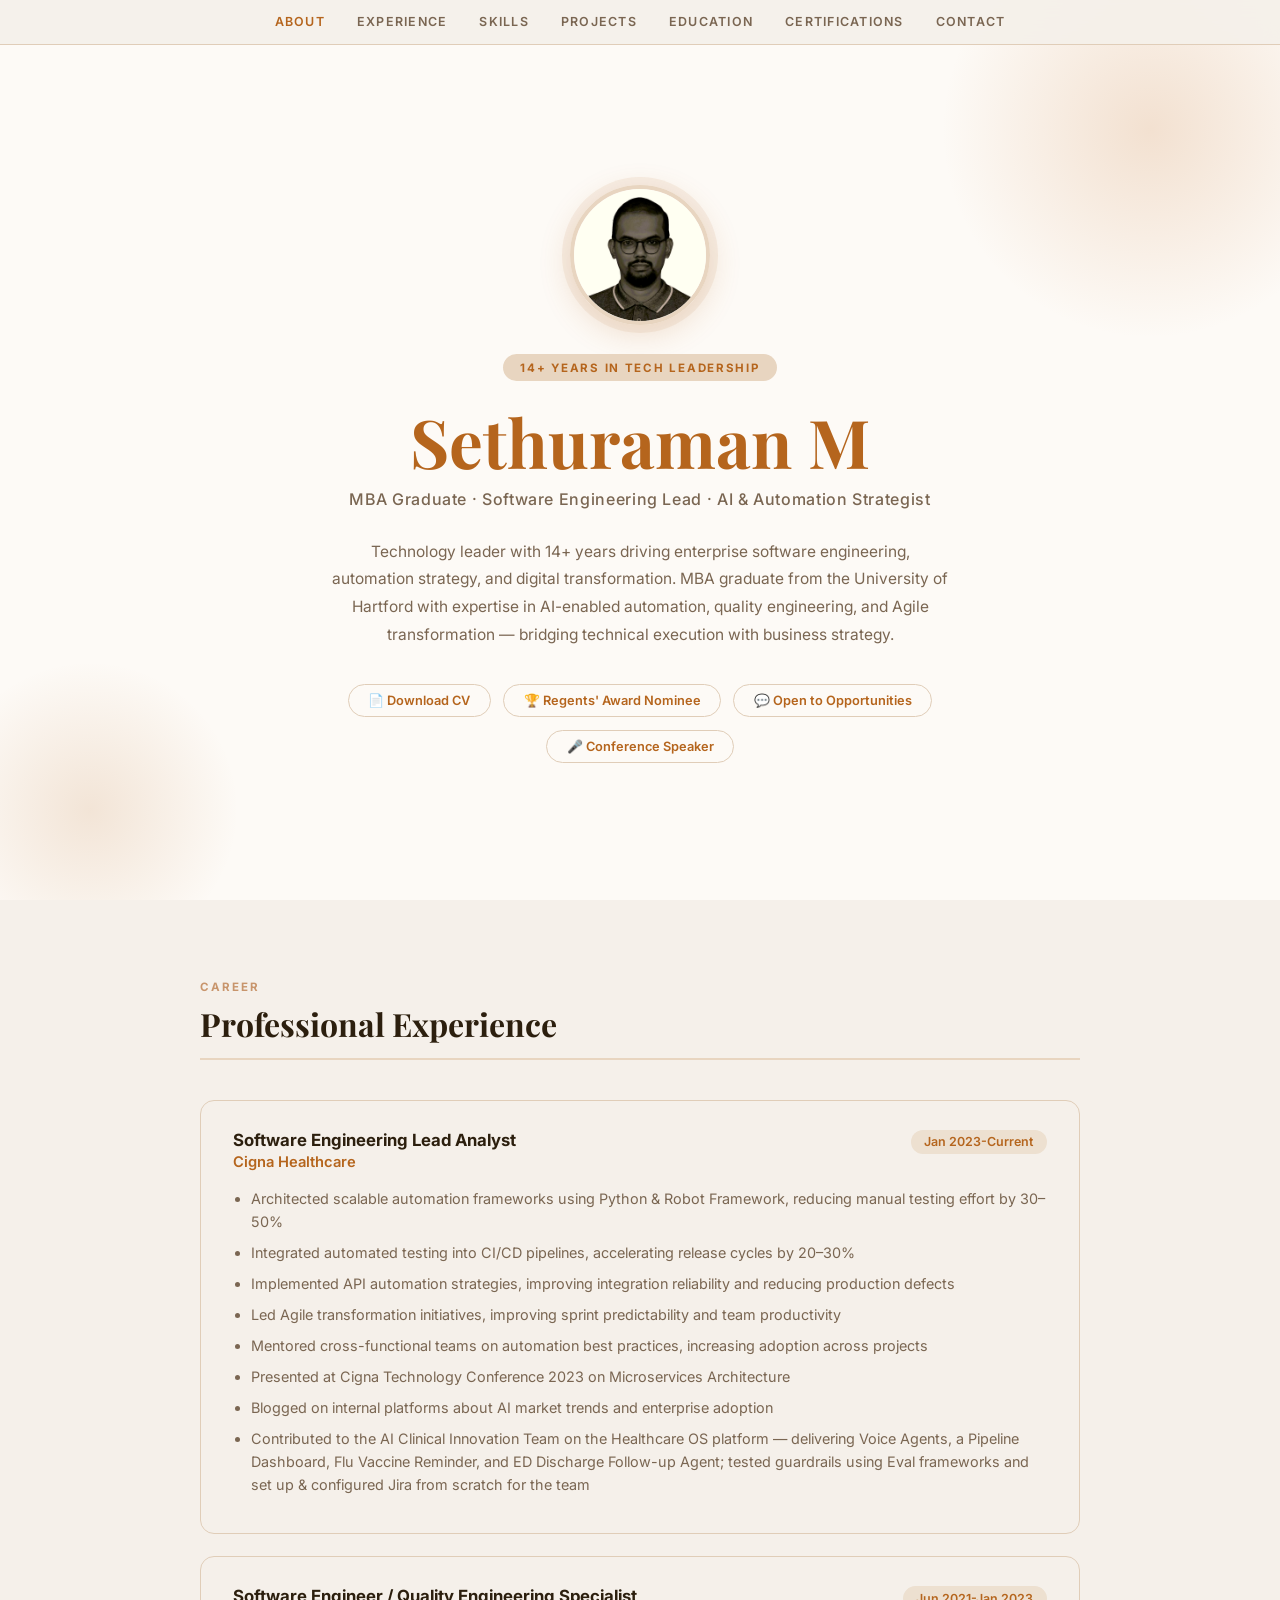
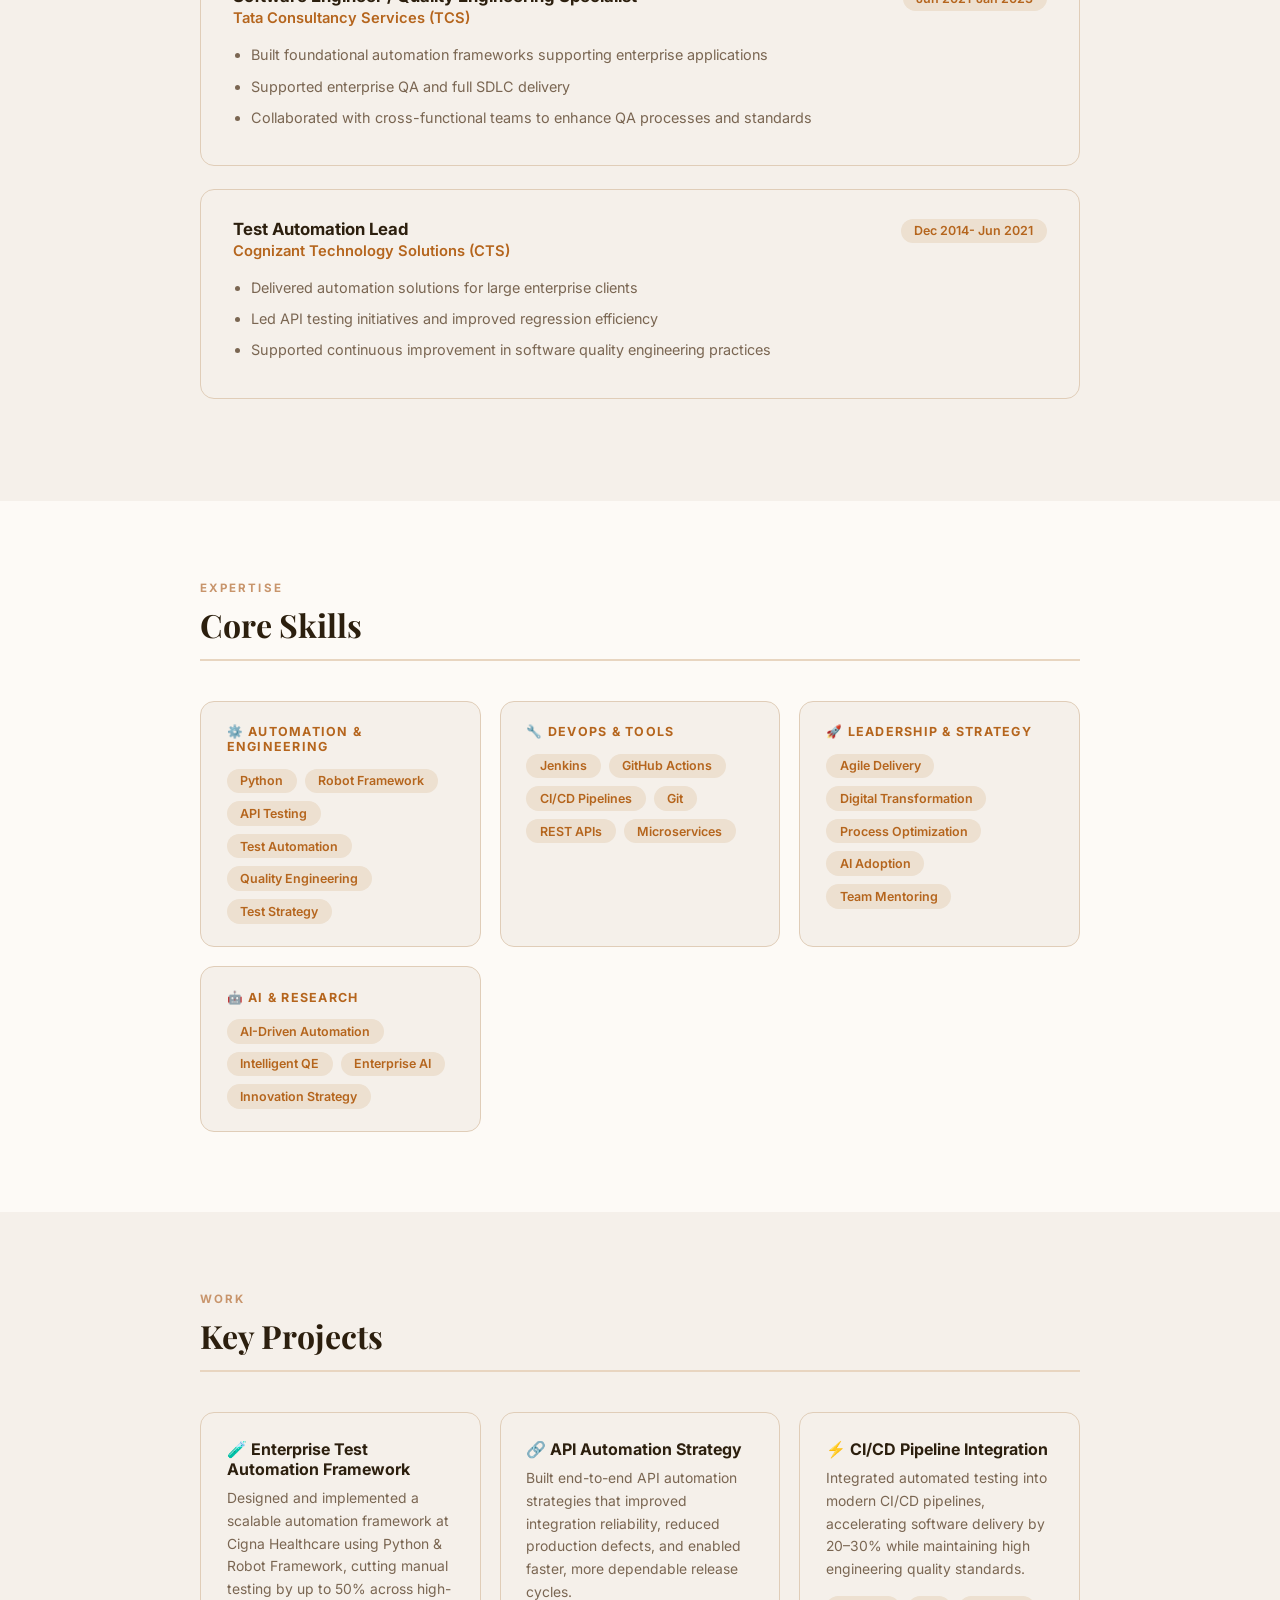
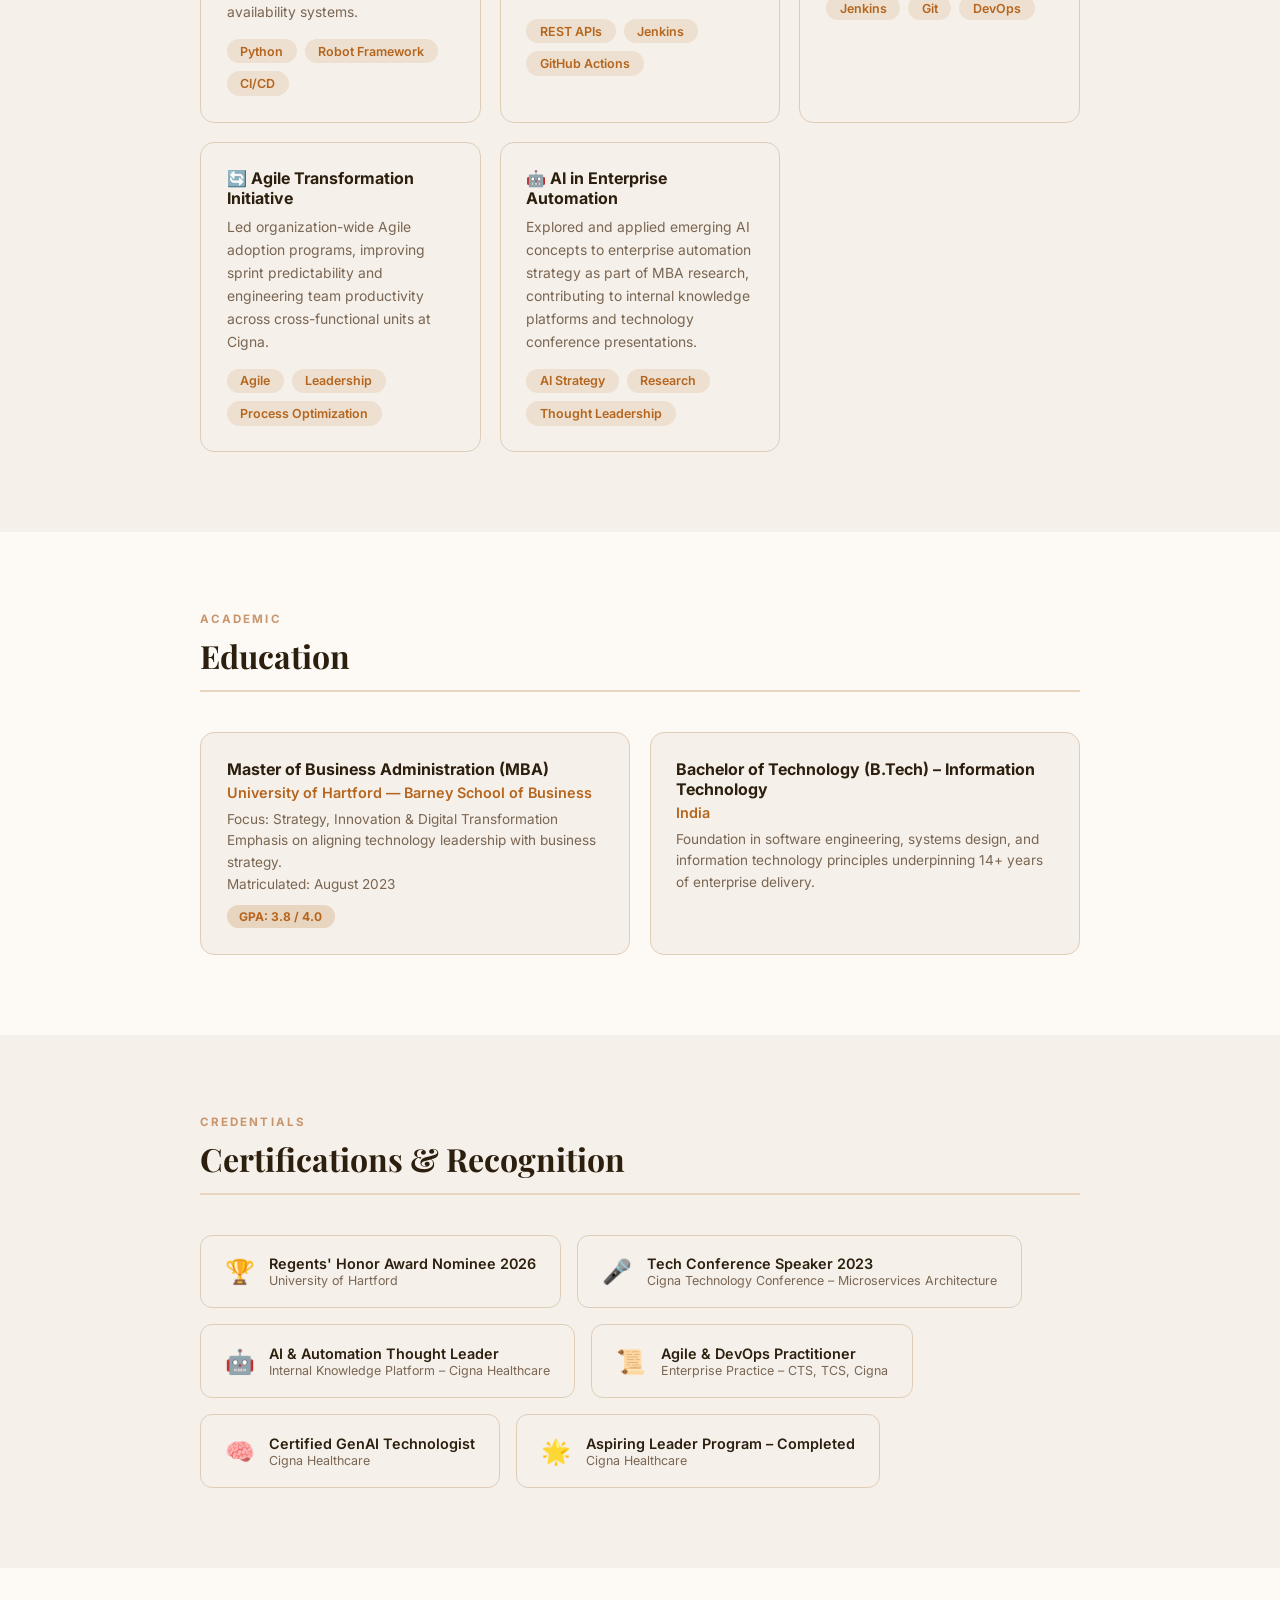
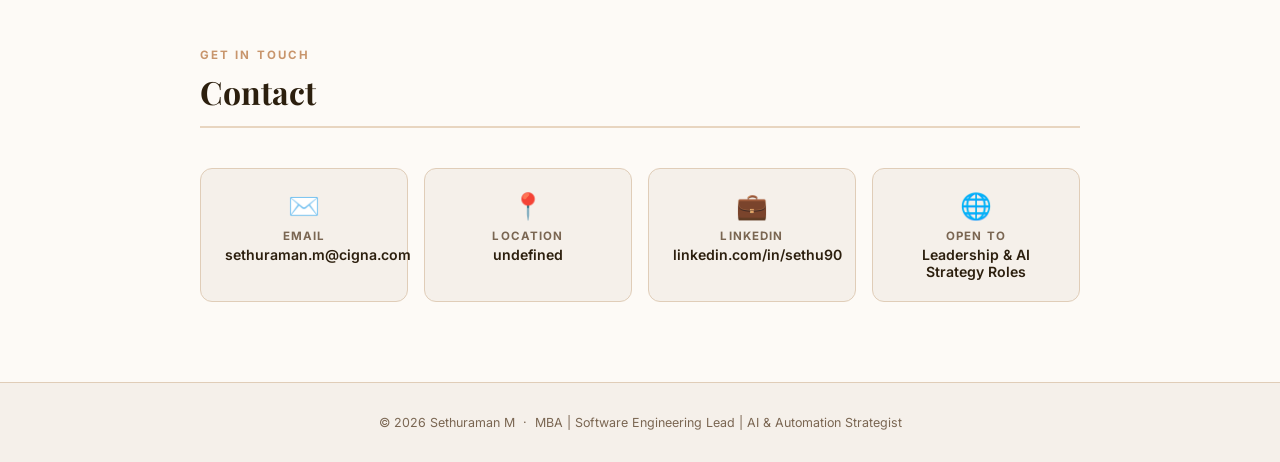
==== commit aec86376: "Update contact information in index.html Updated email and added cell number in address." ====
--- a/index.html
+++ b/index.html
@@ -42,8 +42,8 @@
     "image": "https://sethuramanai.github.io/sethu-profile.jpg",
     "jobTitle": "Software Engineering Lead Analyst",
     "description": "Technology leader with 14+ years in enterprise software engineering, AI-driven automation, and digital transformation. MBA graduate from University of Hartford.",
-    "email": "mailto:sethu90@gmail.com",
-    "address": { "@type": "PostalAddress", "addressRegion": "Tamil Nadu", "addressCountry": "IN" },
+    "email": "mailto:sethuraman.m@cignahealthcare.com",
+    "address": { "@type": "PostalAddress", "addressRegion": "Tamil Nadu", "addressCountry": "IN","cell": "+91-9659856263" },
     "sameAs": [
       "https://www.linkedin.com/in/sethu90",
       "https://github.com/sethuramanai"
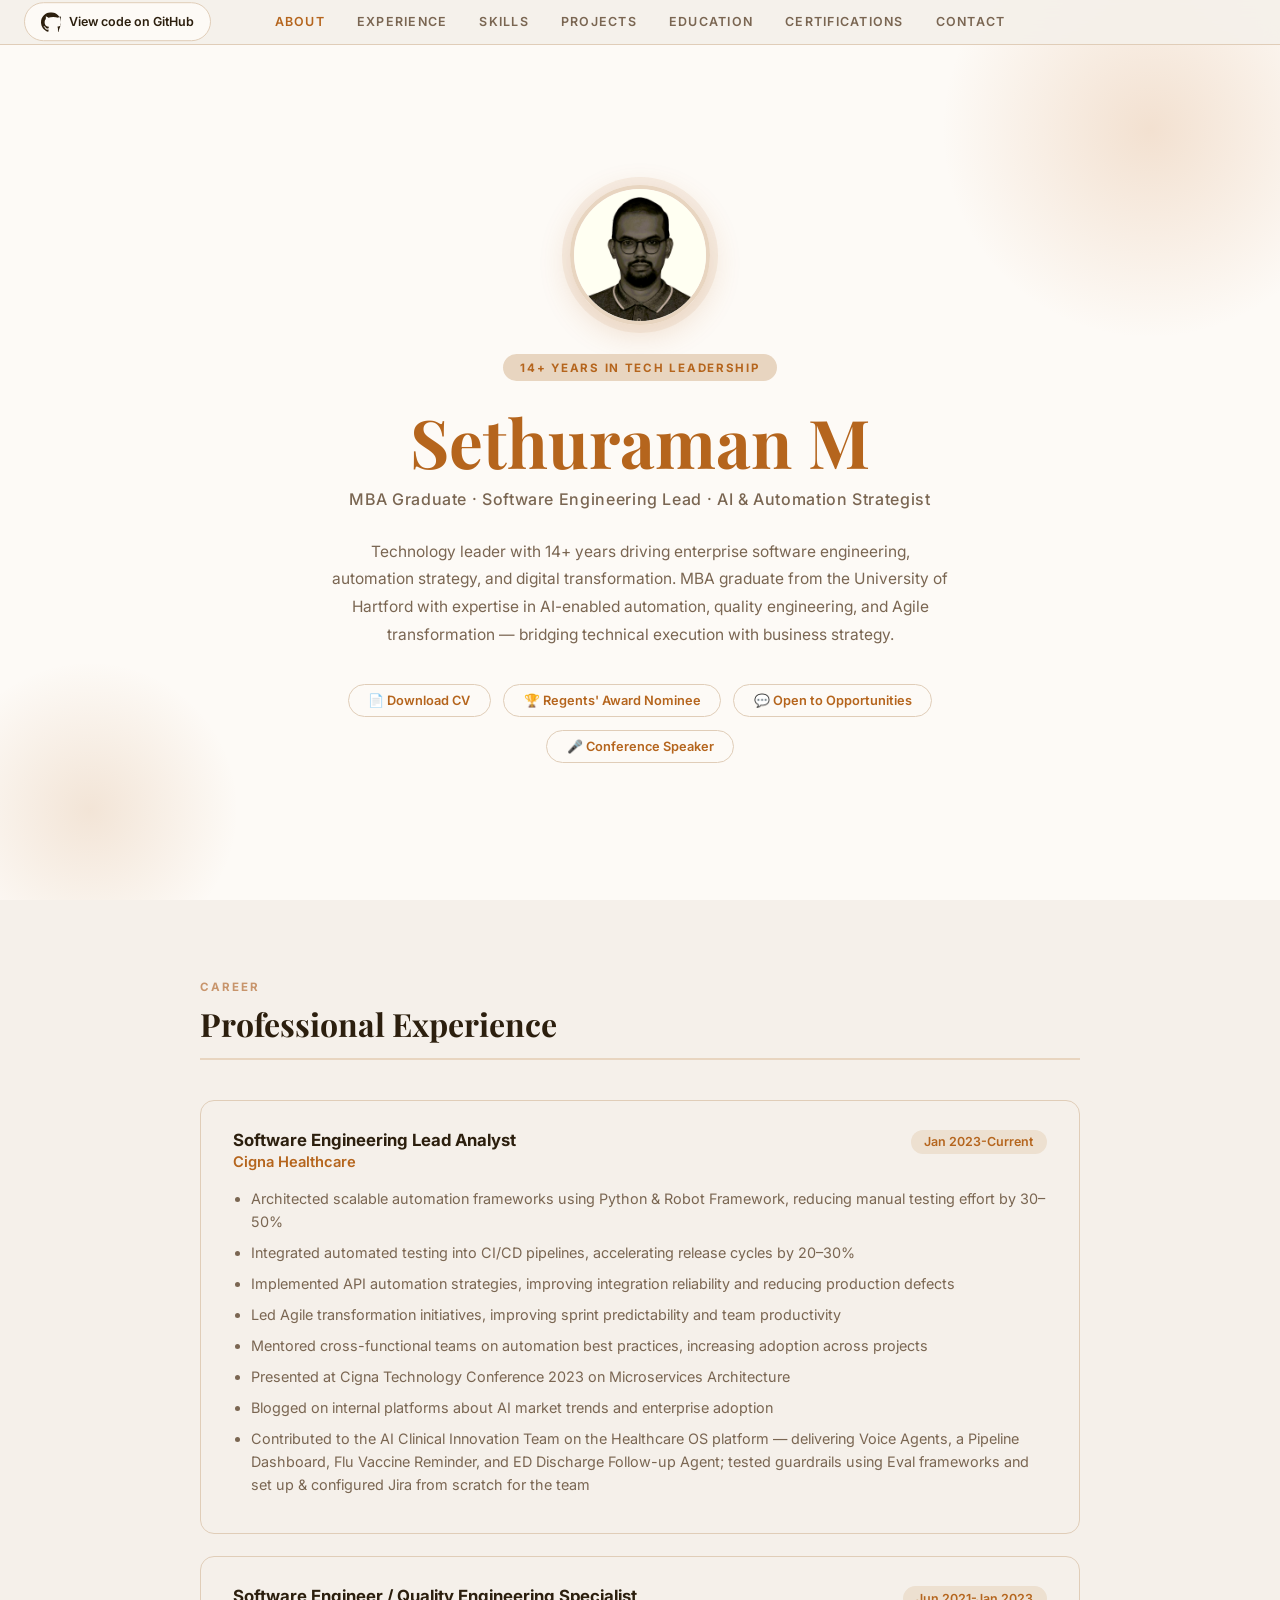
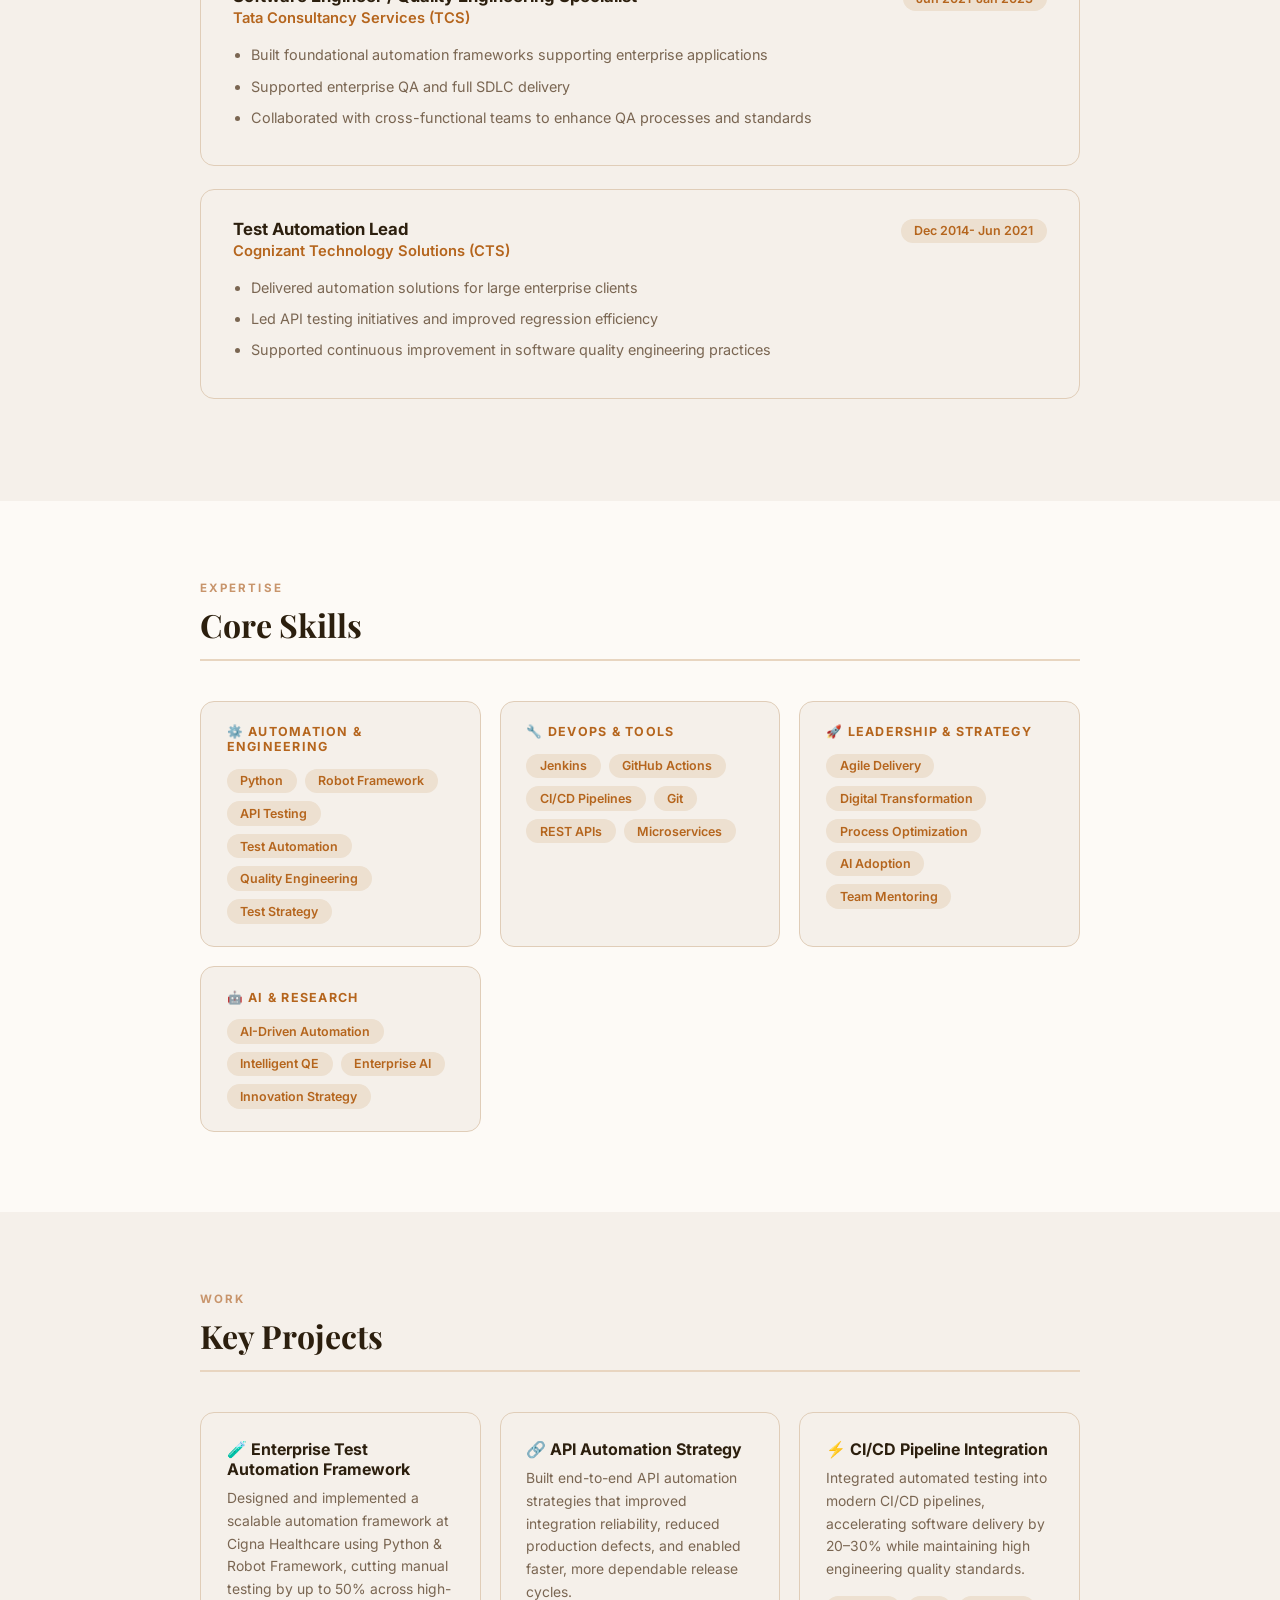
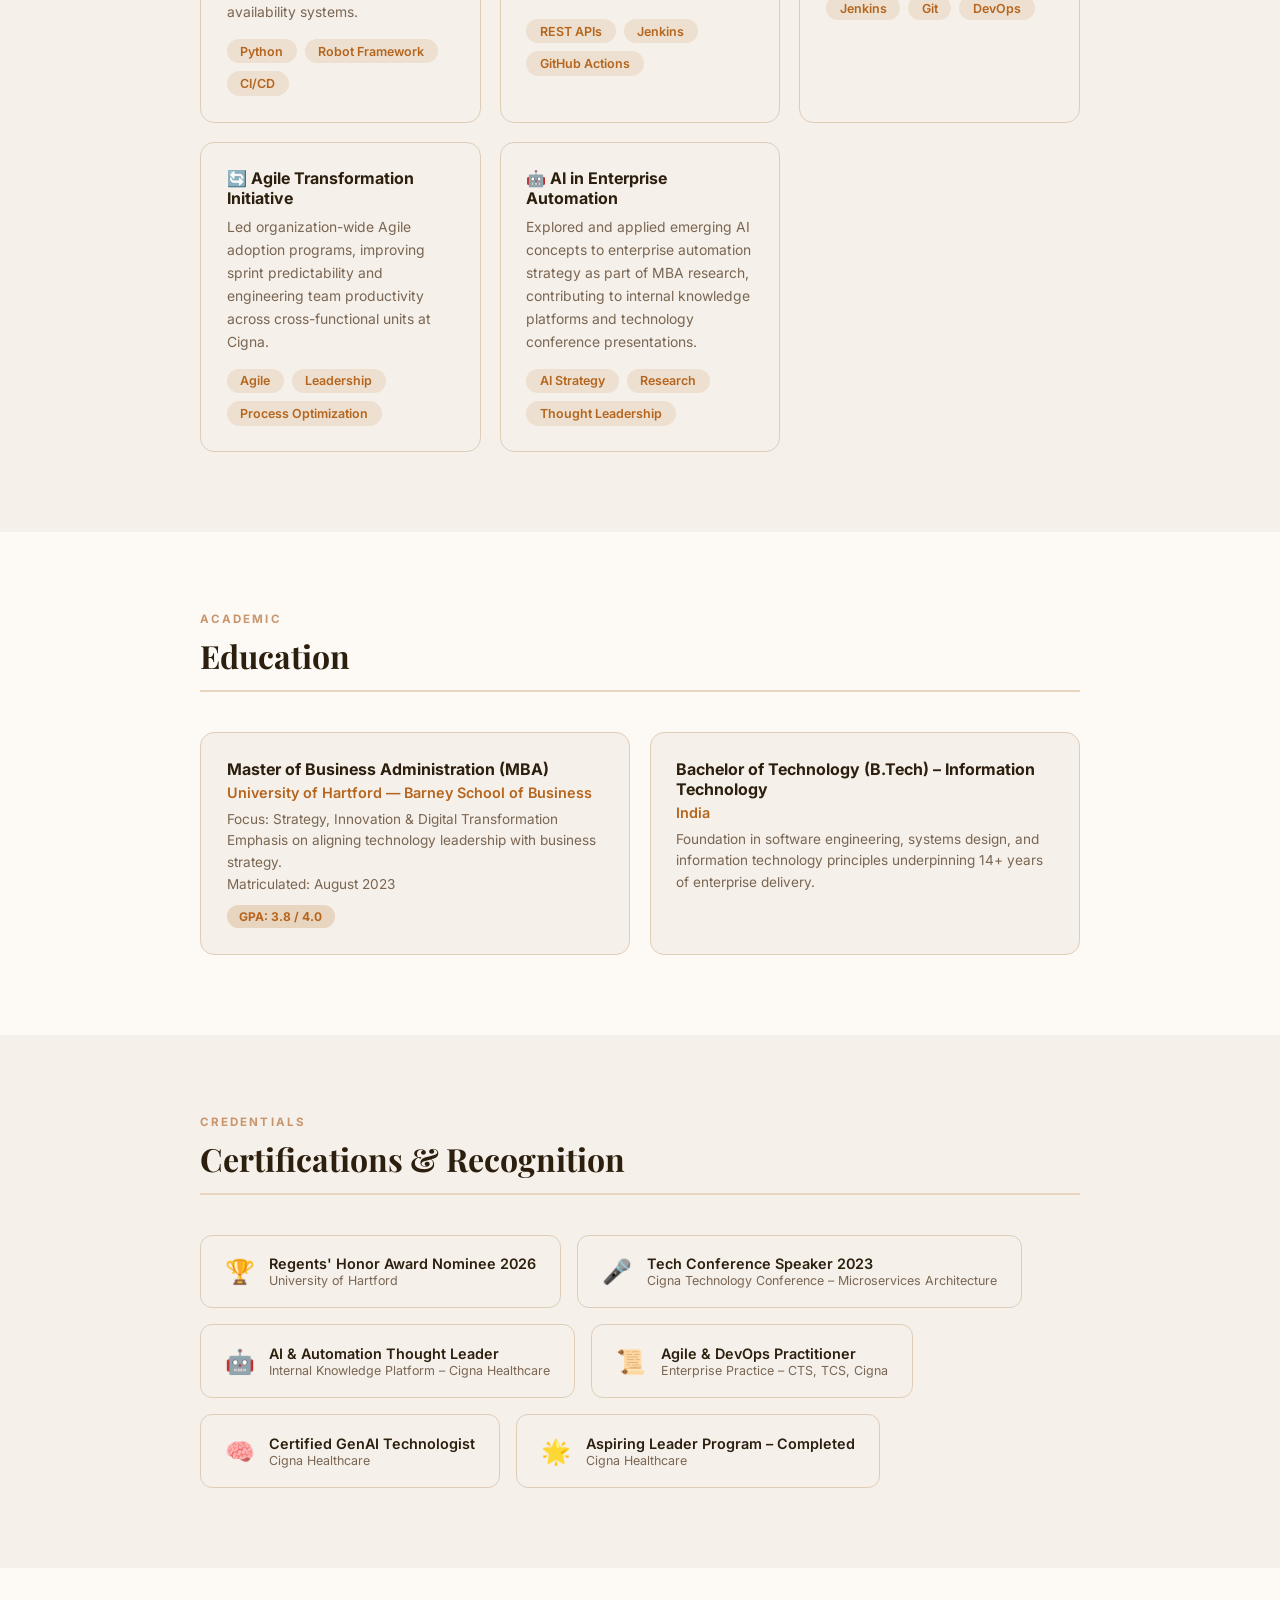
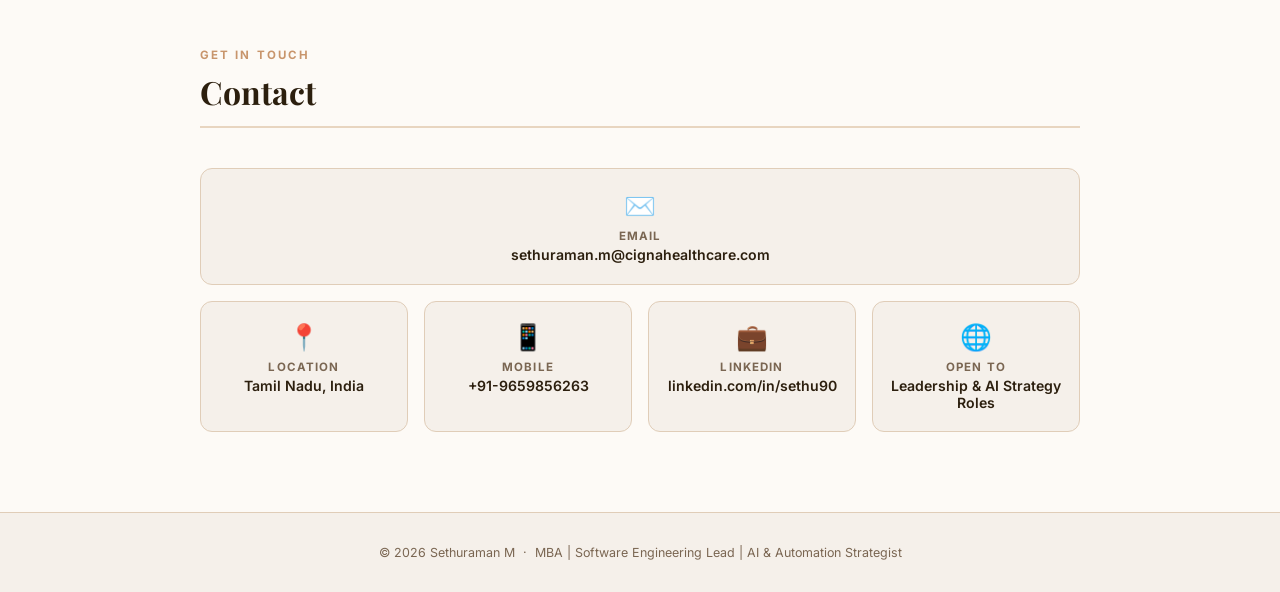
==== commit 0bfaefdf: "Mob and github link add Addition of mobile and view code on github" ====
--- a/index.html
+++ b/index.html
@@ -43,7 +43,8 @@
     "jobTitle": "Software Engineering Lead Analyst",
     "description": "Technology leader with 14+ years in enterprise software engineering, AI-driven automation, and digital transformation. MBA graduate from University of Hartford.",
     "email": "mailto:sethuraman.m@cignahealthcare.com",
-    "address": { "@type": "PostalAddress", "addressRegion": "Tamil Nadu", "addressCountry": "IN","cell": "+91-9659856263" },
+    "telephone": "+91-9659856263",
+    "address": { "@type": "PostalAddress", "addressRegion": "Tamil Nadu", "addressCountry": "IN" },
     "sameAs": [
       "https://www.linkedin.com/in/sethu90",
       "https://github.com/sethuramanai"
--- a/style.css
+++ b/style.css
@@ -32,15 +32,48 @@
   background: rgba(245,240,234,0.92);
   backdrop-filter: blur(10px);
   border-bottom: 1px solid var(--border);
-  display: flex; justify-content: center; gap: 2rem;
+  display: flex; align-items: center; justify-content: center;
   padding: 0.9rem 2rem;
 }
-nav a {
+.nav-links {
+  display: flex; flex-wrap: wrap; justify-content: center;
+  gap: 2rem;
+}
+.nav-links a {
   text-decoration: none; color: var(--muted);
   font-size: 0.78rem; font-weight: 600; letter-spacing: 0.1em;
   text-transform: uppercase; transition: color 0.2s;
 }
-nav a:hover, nav a.active { color: var(--accent1); }
+.nav-links a:hover, .nav-links a.active { color: var(--accent1); }
+.nav-github {
+  position: absolute;
+  left: 1.5rem;
+  top: 50%;
+  transform: translateY(-50%);
+  text-transform: none;
+  letter-spacing: 0;
+}
+.nav-github:hover { transform: translateY(calc(-50% - 2px)); }
+.github-repo-link {
+  display: inline-flex;
+  align-items: center;
+  gap: 0.5rem;
+  padding: 0.55rem 1rem;
+  border-radius: 999px;
+  border: 1px solid var(--border);
+  background: var(--card);
+  color: var(--text);
+  text-decoration: none;
+  font-size: 0.78rem;
+  font-weight: 600;
+  transition: color 0.2s, background 0.2s, border-color 0.2s, transform 0.2s;
+}
+.github-repo-link:hover {
+  color: var(--accent1);
+  border-color: var(--accent2);
+  background: var(--accent3);
+}
+.github-icon { flex-shrink: 0; }
 
 /* HERO */
 .hero {
@@ -186,7 +219,7 @@
 .cert-issuer { font-size: 0.78rem; color: var(--muted); margin-top: 0.1rem; }
 
 /* CONTACT */
-.contact-grid { display: grid; grid-template-columns: repeat(auto-fit, minmax(200px,1fr)); gap: 1rem; }
+.contact-grid { display: flex; flex-direction: column; gap: 1rem; }
 .contact-item {
   background: var(--bg); border: 1px solid var(--border);
   border-radius: 12px; padding: 1.3rem 1.5rem; text-align: center;
@@ -200,6 +233,20 @@
   letter-spacing: 0.1em; color: var(--muted); margin-bottom: 0.2rem;
 }
 .contact-value { font-size: 0.88rem; font-weight: 600; }
+.contact-row {
+  display: grid;
+  grid-template-columns: repeat(4, minmax(0, 1fr));
+  gap: 1rem;
+}
+.contact-row .contact-item { padding: 1.2rem 0.5rem; min-width: 0; }
+.contact-row .contact-value { font-size: clamp(0.68rem, 1.5vw, 0.88rem); }
+.contact-item-email .contact-value {
+  font-size: clamp(0.75rem, 2.5vw, 0.88rem);
+  white-space: nowrap;
+}
+@media (max-width: 380px) {
+  .contact-item-email .contact-value { white-space: normal; }
+}
 
 /* FOOTER */
 footer {
@@ -214,9 +261,15 @@
 .reveal.visible { opacity: 1; transform: none; }
 
 /* RESPONSIVE */
+@media (max-width: 900px) {
+  .nav-github .github-repo-text { display: none; }
+  .nav-github { padding: 0.45rem 0.55rem; }
+}
 @media (max-width: 600px) {
-  nav { gap: 1rem; padding: 0.7rem 1rem; }
-  nav a { font-size: 0.68rem; }
+  nav { padding: 0.7rem 1rem; }
+  .nav-links { gap: 0.75rem 1rem; }
+  .nav-links a { font-size: 0.68rem; }
+  .nav-github { left: 0.75rem; }
   .exp-card { padding: 1.3rem; }
 }
 
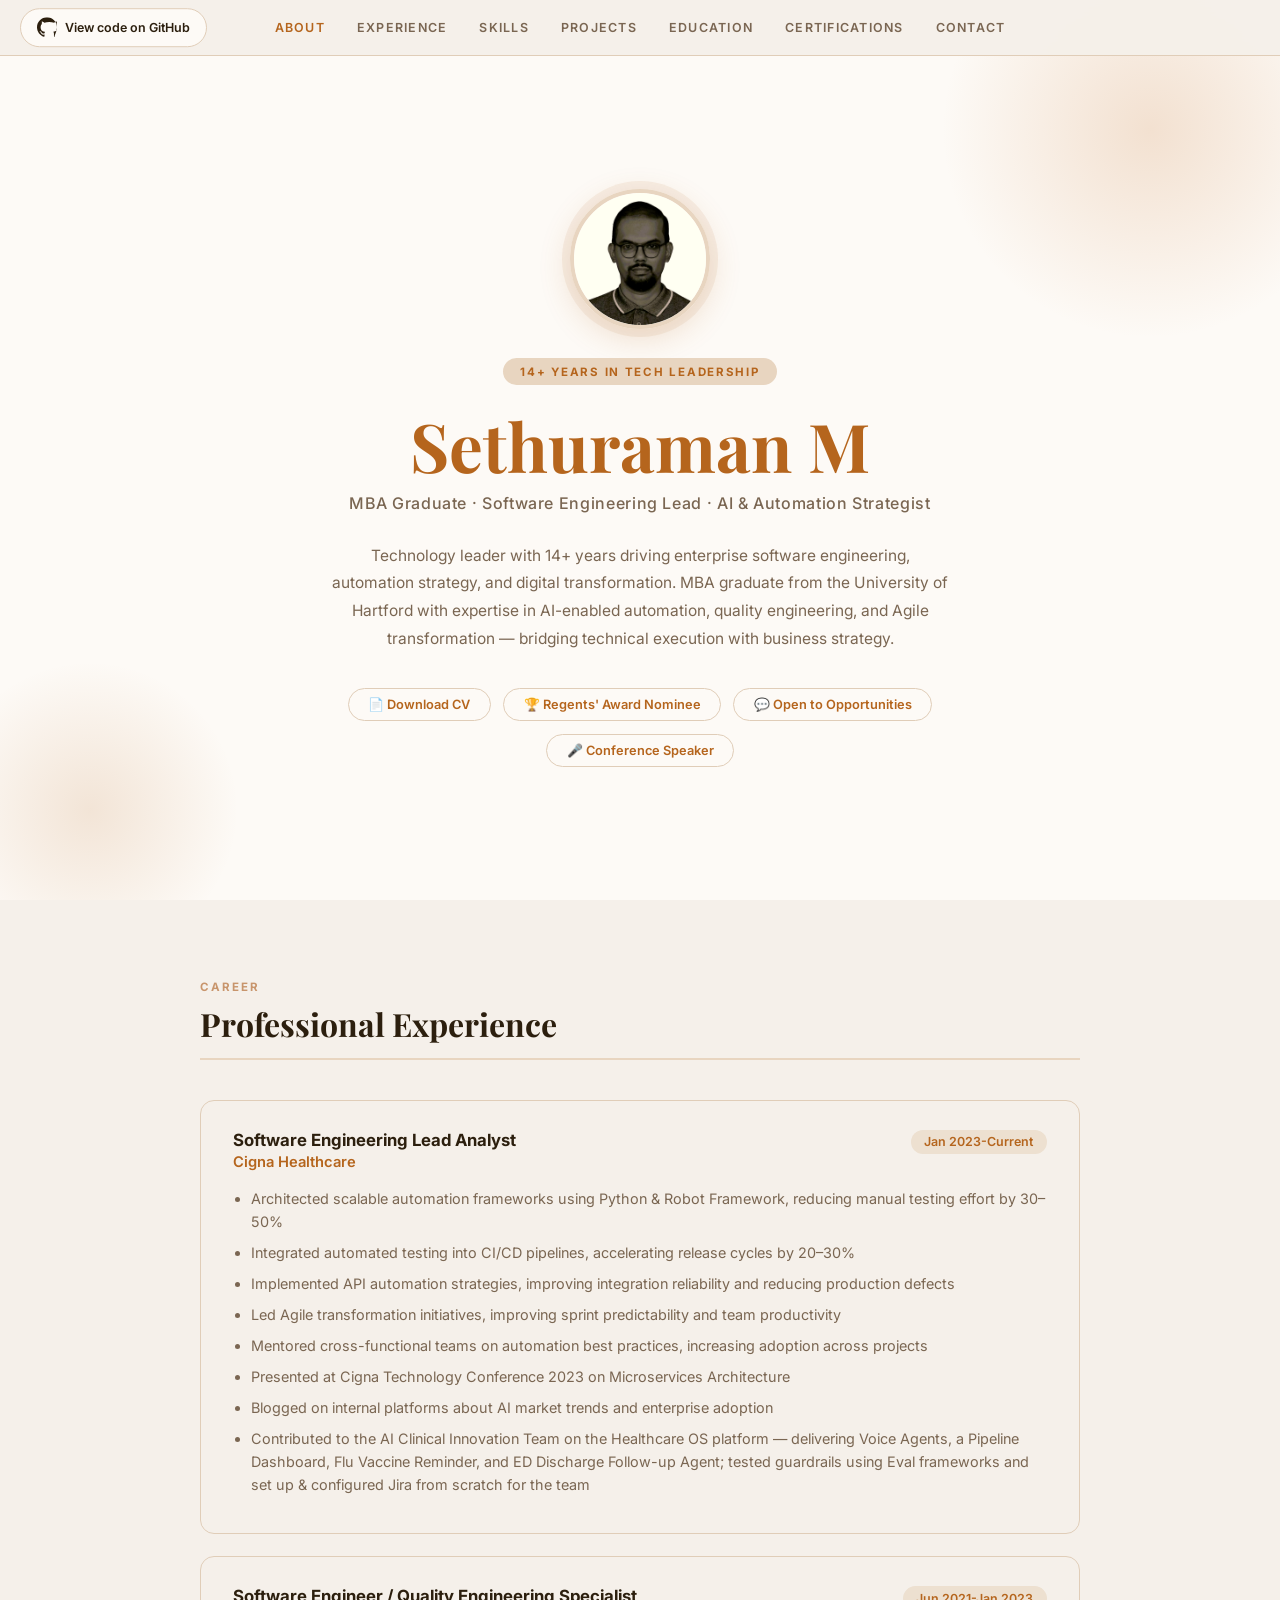
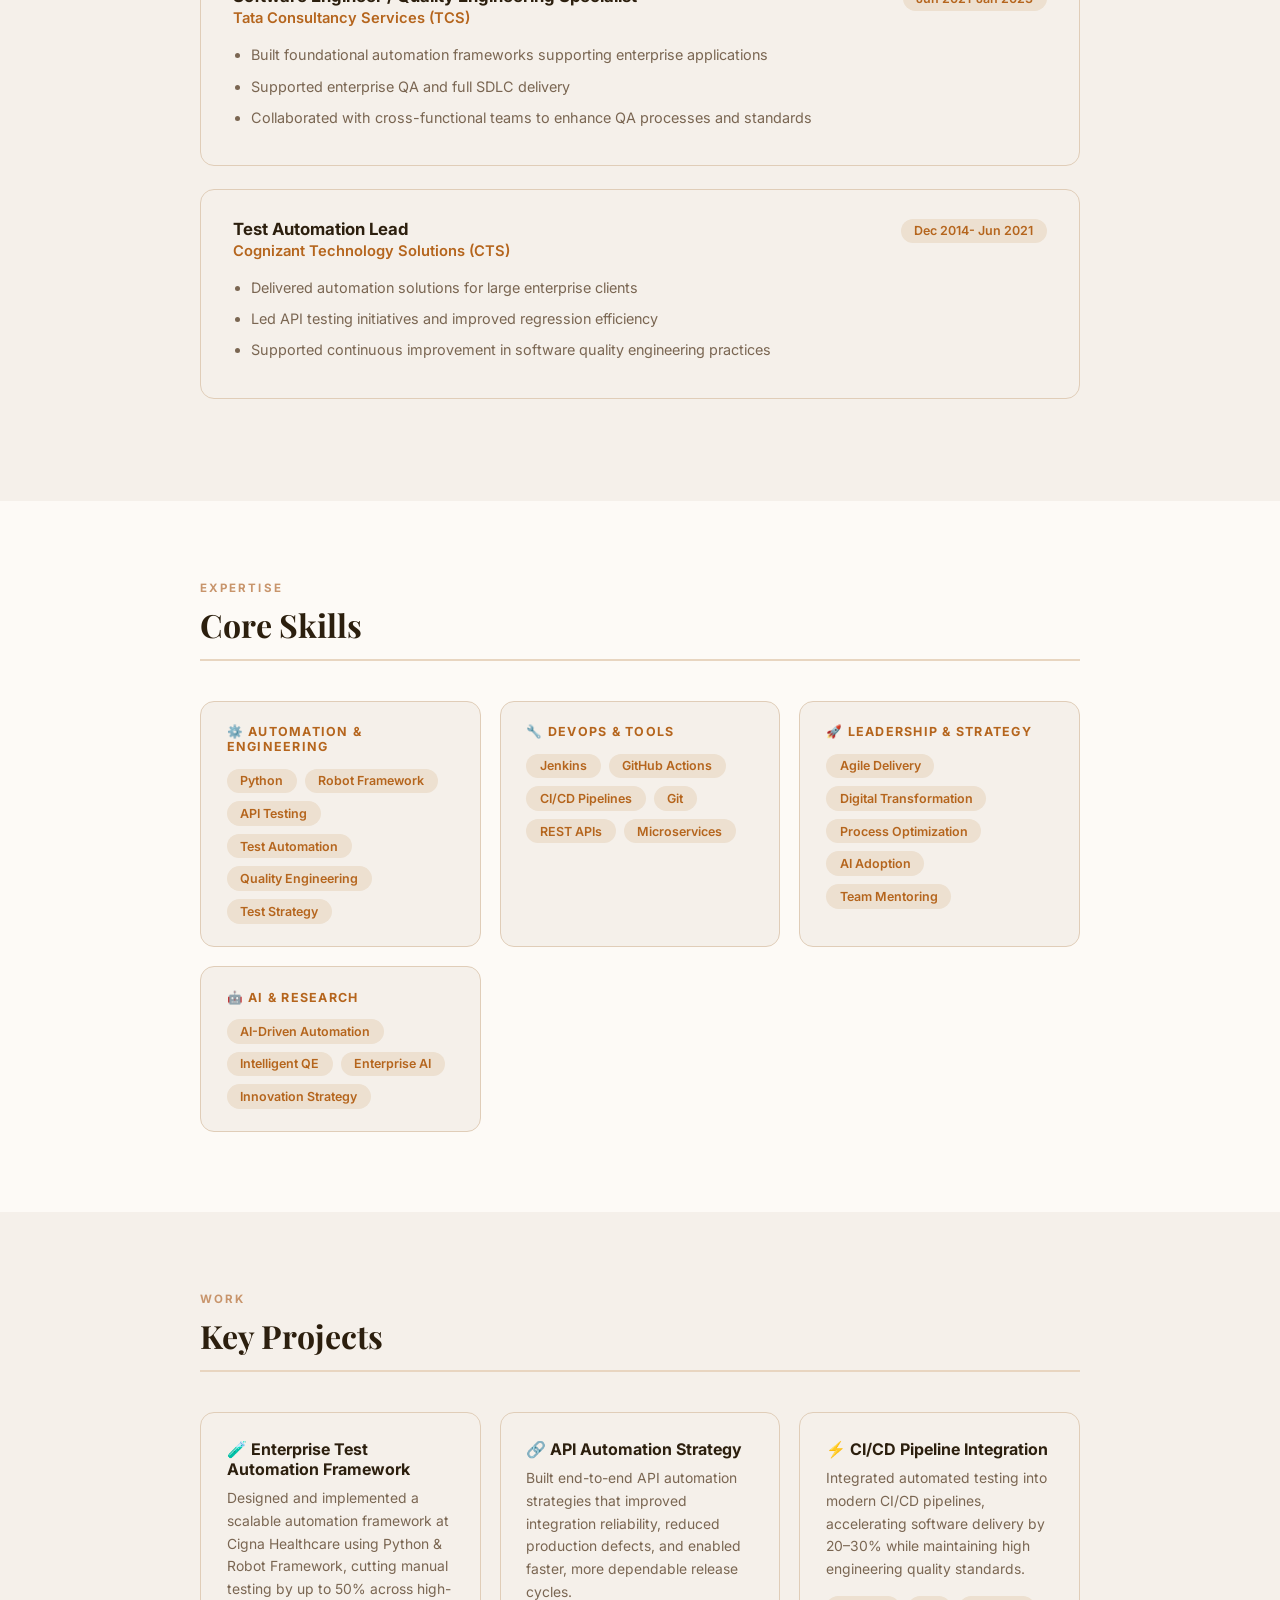
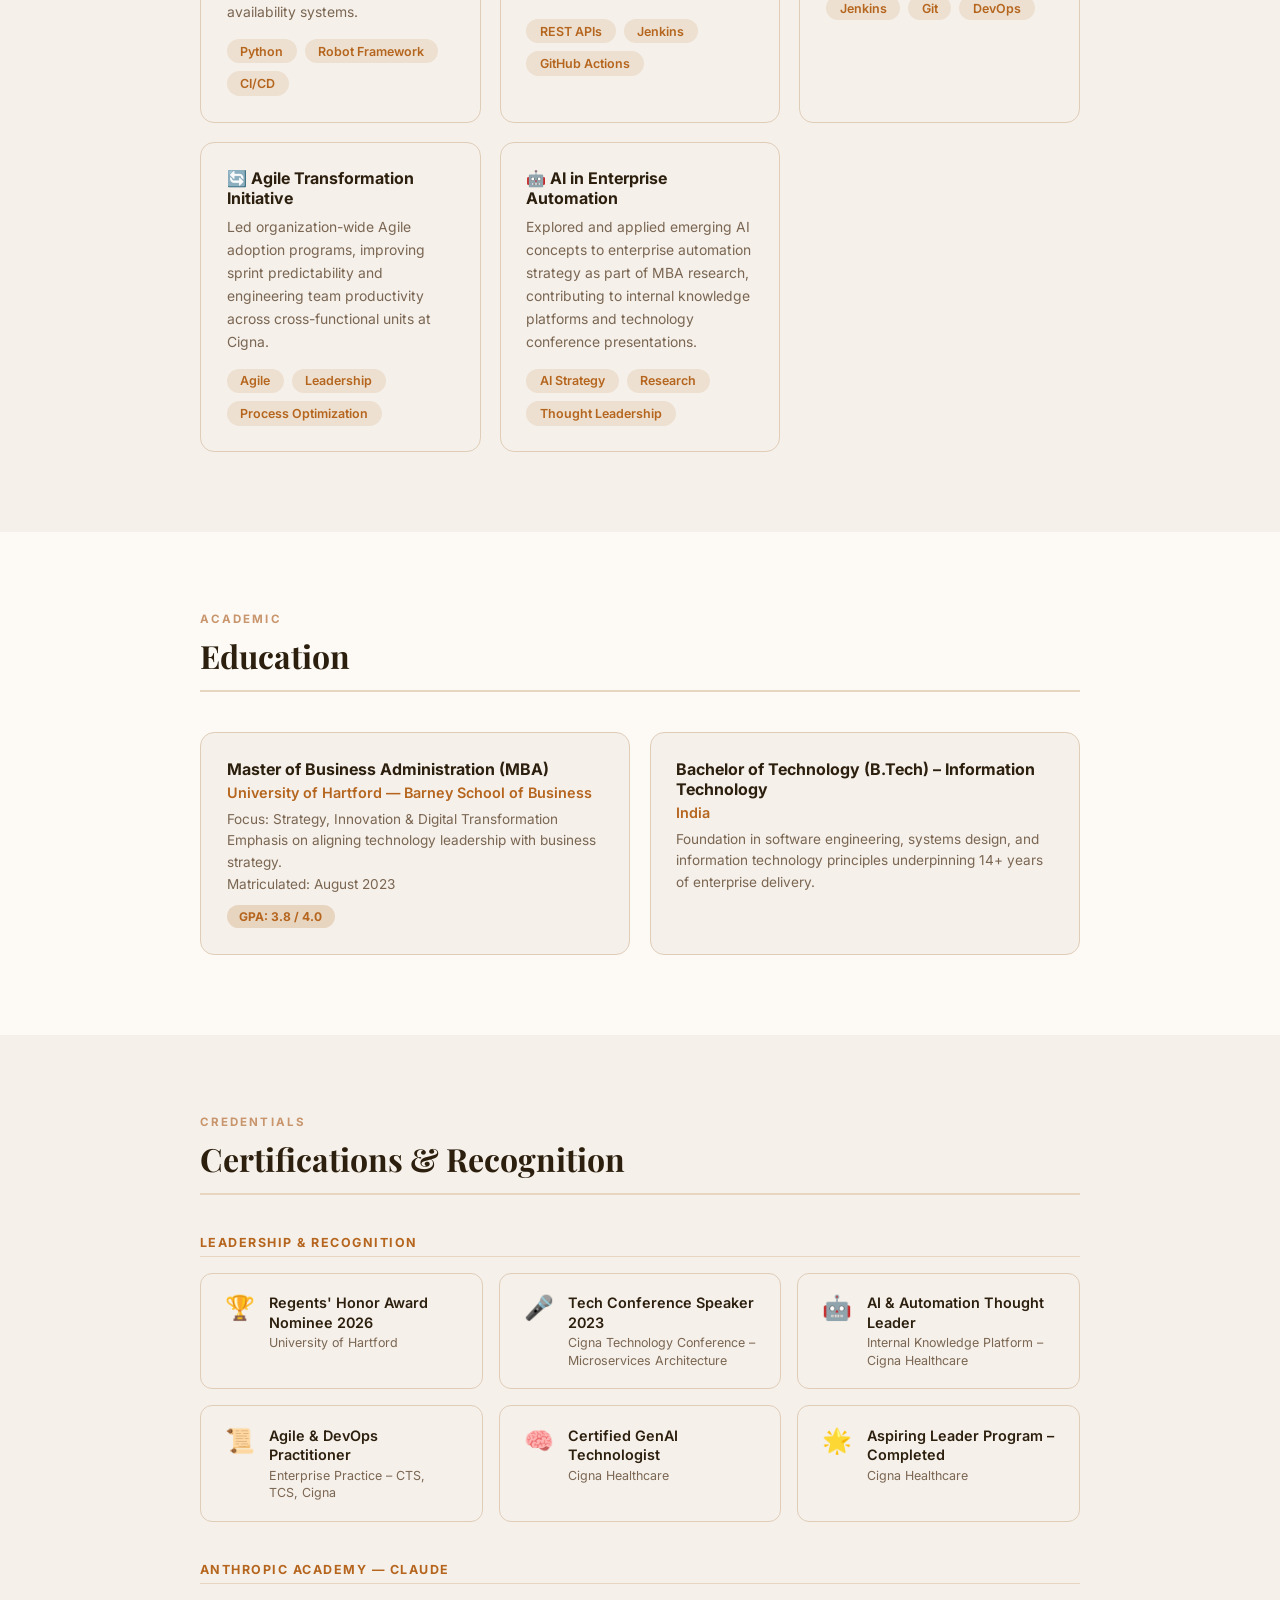
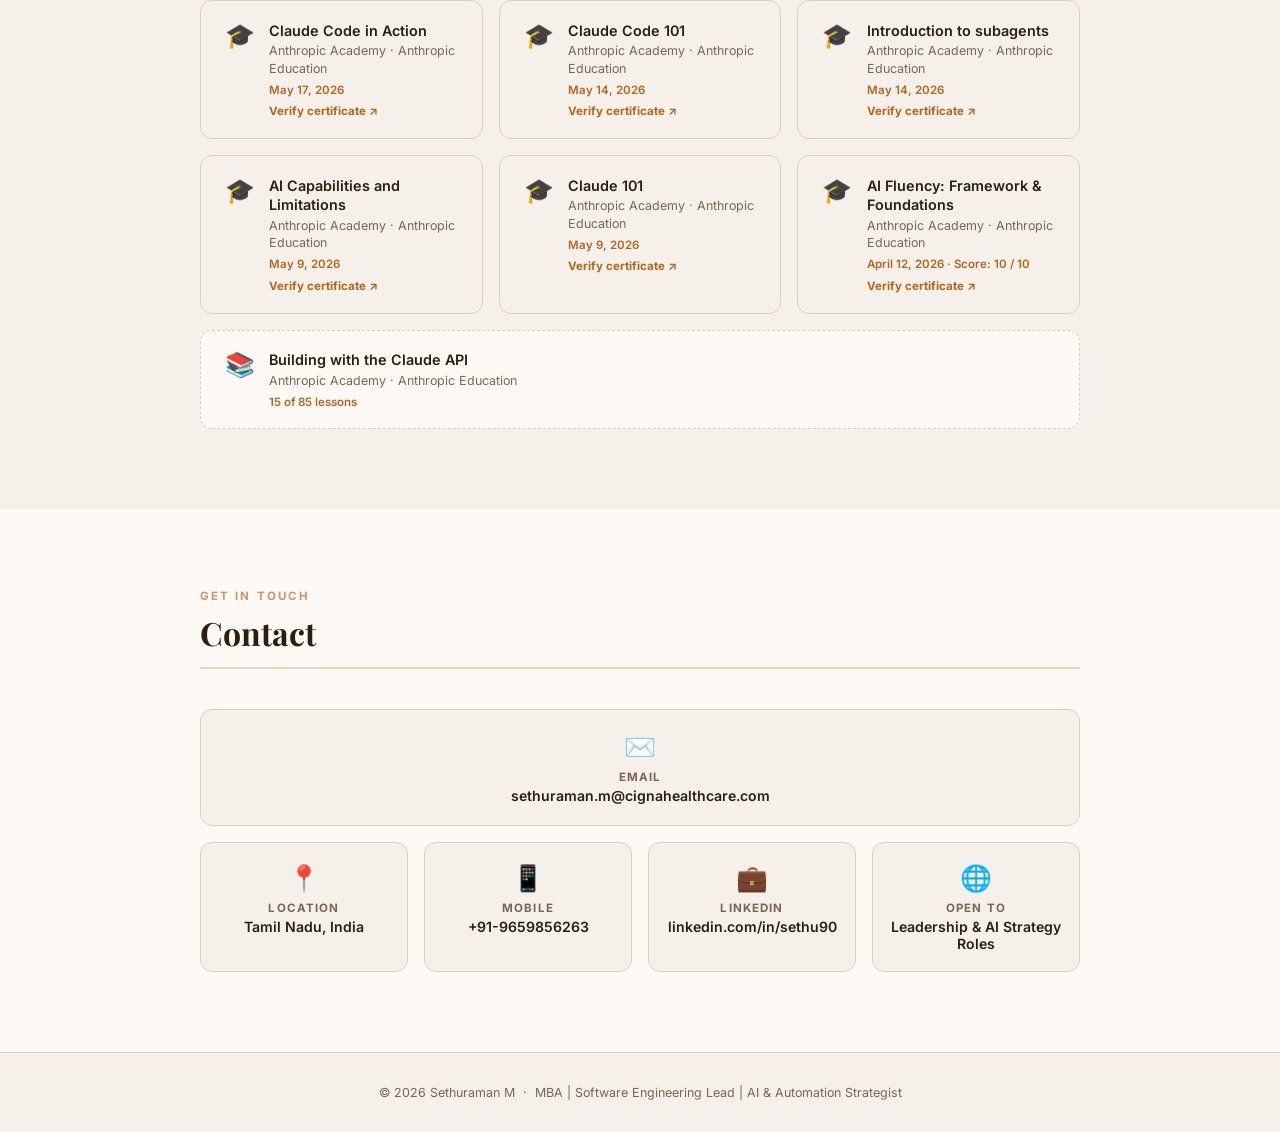
==== commit bae32a18: "Add Anthropic certs, responsive nav & UI Add Anthropic Academy certifications and rework cert listin" ====
--- a/index.html
+++ b/index.html
@@ -118,7 +118,7 @@
     <div class="section-inner">
       <p class="section-label reveal">Credentials</p>
       <h2 class="section-title reveal">Certifications & Recognition</h2>
-      <div class="cert-list" id="certs-list"></div>
+      <div id="certs-container"></div>
     </div>
   </section>
 
--- a/style.css
+++ b/style.css
@@ -15,6 +15,7 @@
   --muted:   #7a6652;
   --border:  #e0cdb8;
   --tag:     #ede0d0;
+  --nav-height: 3.5rem;
 }
 
 * { margin: 0; padding: 0; box-sizing: border-box; }
@@ -24,36 +25,90 @@
   background: var(--bg);
   color: var(--text);
   min-height: 100vh;
+  overflow-x: hidden;
 }
 
 /* NAV */
 nav {
   position: fixed; top: 0; left: 0; right: 0; z-index: 100;
-  background: rgba(245,240,234,0.92);
+  background: rgba(245,240,234,0.96);
   backdrop-filter: blur(10px);
   border-bottom: 1px solid var(--border);
   display: flex; align-items: center; justify-content: center;
-  padding: 0.9rem 2rem;
+  min-height: var(--nav-height);
+  padding: 0.65rem 1.5rem;
+}
+.nav-header {
+  display: contents;
 }
 .nav-links {
-  display: flex; flex-wrap: wrap; justify-content: center;
-  gap: 2rem;
+  display: flex; flex-wrap: wrap; justify-content: center; align-items: center;
+  gap: 1.25rem 2rem;
+  max-width: 100%;
 }
 .nav-links a {
   text-decoration: none; color: var(--muted);
   font-size: 0.78rem; font-weight: 600; letter-spacing: 0.1em;
   text-transform: uppercase; transition: color 0.2s;
+  white-space: nowrap;
 }
 .nav-links a:hover, .nav-links a.active { color: var(--accent1); }
 .nav-github {
   position: absolute;
-  left: 1.5rem;
+  left: 1.25rem;
   top: 50%;
   transform: translateY(-50%);
   text-transform: none;
   letter-spacing: 0;
+  z-index: 2;
 }
 .nav-github:hover { transform: translateY(calc(-50% - 2px)); }
+.nav-toggle {
+  display: none;
+  align-items: center;
+  justify-content: center;
+  width: 2.5rem;
+  height: 2.5rem;
+  padding: 0;
+  border: 1px solid var(--border);
+  border-radius: 8px;
+  background: var(--card);
+  color: var(--text);
+  cursor: pointer;
+  flex-shrink: 0;
+  -webkit-appearance: none;
+  appearance: none;
+}
+.nav-toggle-icon,
+.nav-toggle-icon::before,
+.nav-toggle-icon::after {
+  display: block;
+  width: 1.25rem;
+  height: 2px;
+  background-color: currentColor;
+  border-radius: 1px;
+  transition: transform 0.25s ease, top 0.25s ease, bottom 0.25s ease, opacity 0.25s ease;
+}
+.nav-toggle-icon {
+  position: relative;
+}
+.nav-toggle-icon::before,
+.nav-toggle-icon::after {
+  content: '';
+  position: absolute;
+  left: 0;
+}
+.nav-toggle-icon::before { top: -7px; }
+.nav-toggle-icon::after { bottom: -7px; }
+nav.nav-open .nav-toggle-icon { background-color: transparent; }
+nav.nav-open .nav-toggle-icon::before {
+  top: 0;
+  transform: rotate(45deg);
+}
+nav.nav-open .nav-toggle-icon::after {
+  bottom: 0;
+  transform: rotate(-45deg);
+}
 .github-repo-link {
   display: inline-flex;
   align-items: center;
@@ -79,7 +134,7 @@
 .hero {
   min-height: 100vh;
   display: flex; align-items: center; justify-content: center;
-  padding: 7rem 2rem 4rem;
+  padding: calc(var(--nav-height) + 3rem) 1.25rem 3rem;
   background: linear-gradient(145deg, #f0e6d6 0%, #fdf8f2 60%, #ecddc8 100%);
   position: relative; overflow: hidden;
 }
@@ -130,7 +185,7 @@
 .hero-contacts a:hover { background: var(--accent3); transform: translateY(-2px); }
 
 /* SECTIONS */
-section { padding: 5rem 2rem; }
+section { padding: 5rem 2rem; scroll-margin-top: 5rem; }
 section:nth-child(even) { background: var(--card); }
 .section-inner { max-width: 880px; margin: 0 auto; }
 .section-label {
@@ -206,17 +261,44 @@
 }
 
 /* CERTIFICATIONS */
+.cert-group { margin-bottom: 2.5rem; }
+.cert-group:last-child { margin-bottom: 0; }
+.cert-group-title {
+  font-size: 0.78rem; font-weight: 700; letter-spacing: 0.12em;
+  text-transform: uppercase; color: var(--accent1);
+  margin-bottom: 1rem; padding-bottom: 0.4rem;
+  border-bottom: 1px solid var(--accent3);
+}
 .cert-list { display: flex; flex-wrap: wrap; gap: 1rem; }
 .cert-card {
   background: var(--bg); border: 1px solid var(--border);
   border-radius: 12px; padding: 1.2rem 1.5rem;
-  display: flex; align-items: center; gap: 0.9rem;
-  transition: box-shadow 0.2s;
-}
-.cert-card:hover { box-shadow: 0 4px 20px #b5651d15; }
-.cert-icon { font-size: 1.5rem; }
-.cert-name { font-weight: 600; font-size: 0.9rem; color: var(--text); }
-.cert-issuer { font-size: 0.78rem; color: var(--muted); margin-top: 0.1rem; }
+  display: flex; align-items: flex-start; gap: 0.9rem;
+  transition: box-shadow 0.2s, border-color 0.2s, transform 0.2s;
+  text-decoration: none; color: inherit;
+  flex: 1 1 280px; max-width: 100%;
+}
+a.cert-card:hover {
+  box-shadow: 0 4px 20px #b5651d15;
+  border-color: var(--accent2);
+  transform: translateY(-2px);
+  color: var(--accent1);
+}
+.cert-card--progress {
+  border-style: dashed;
+  background: var(--card);
+}
+.cert-card--progress:hover { transform: none; }
+.cert-icon { font-size: 1.5rem; flex-shrink: 0; }
+.cert-body { min-width: 0; text-align: left; }
+.cert-name { font-weight: 600; font-size: 0.9rem; color: var(--text); line-height: 1.35; }
+.cert-issuer { font-size: 0.78rem; color: var(--muted); margin-top: 0.15rem; line-height: 1.4; }
+.cert-meta { font-size: 0.72rem; color: var(--accent1); margin-top: 0.35rem; font-weight: 600; }
+.cert-verify {
+  display: inline-block; margin-top: 0.45rem;
+  font-size: 0.72rem; font-weight: 700; color: var(--accent1);
+}
+a.cert-card:hover .cert-verify { text-decoration: underline; }
 
 /* CONTACT */
 .contact-grid { display: flex; flex-direction: column; gap: 1rem; }
@@ -242,10 +324,7 @@
 .contact-row .contact-value { font-size: clamp(0.68rem, 1.5vw, 0.88rem); }
 .contact-item-email .contact-value {
   font-size: clamp(0.75rem, 2.5vw, 0.88rem);
-  white-space: nowrap;
-}
-@media (max-width: 380px) {
-  .contact-item-email .contact-value { white-space: normal; }
+  word-break: break-word;
 }
 
 /* FOOTER */
@@ -261,16 +340,96 @@
 .reveal.visible { opacity: 1; transform: none; }
 
 /* RESPONSIVE */
+@media (max-width: 1024px) {
+  .nav-links { gap: 1rem 1.25rem; }
+  .nav-links a { font-size: 0.72rem; }
+  section { padding: 4rem 1.5rem; }
+  .section-title { font-size: 1.75rem; }
+}
+
 @media (max-width: 900px) {
+  :root { --nav-height: auto; }
+  section[id] { scroll-margin-top: 4.5rem; }
+
+  nav {
+    flex-direction: column;
+    align-items: stretch;
+    padding: 0.65rem 1rem 0;
+  }
+  .nav-header {
+    display: flex;
+    align-items: center;
+    justify-content: space-between;
+    gap: 0.75rem;
+    width: 100%;
+    padding-bottom: 0.65rem;
+  }
+  .nav-github {
+    position: static;
+    transform: none;
+    max-width: calc(100% - 3rem);
+  }
+  .nav-github:hover { transform: translateY(-2px); }
+  .nav-github .github-repo-text {
+    overflow: hidden;
+    text-overflow: ellipsis;
+    white-space: nowrap;
+  }
+  .nav-toggle { display: flex; }
+  .nav-links {
+    display: none;
+    flex-direction: column;
+    align-items: stretch;
+    gap: 0;
+    width: 100%;
+    padding-bottom: 0.5rem;
+    border-top: 1px solid var(--border);
+  }
+  nav.nav-open .nav-links { display: flex; }
+  .nav-links a {
+    padding: 0.85rem 0.5rem;
+    font-size: 0.8rem;
+    letter-spacing: 0.08em;
+    border-bottom: 1px solid var(--border);
+    white-space: normal;
+    text-align: center;
+  }
+  .nav-links a:last-child { border-bottom: none; }
+
+  .hero { padding: calc(4.5rem + 1rem) 1rem 2.5rem; min-height: auto; }
+  .hero-title { font-size: 0.92rem; }
+  .hero-summary { font-size: 0.9rem; }
+  .hero-contacts a { font-size: 0.75rem; padding: 0.45rem 0.9rem; }
+
+  .section-title { font-size: 1.55rem; margin-bottom: 2rem; }
+  .exp-card { padding: 1.25rem 1.1rem; }
+  .exp-top { flex-direction: column; align-items: flex-start; }
+  .cert-card { width: 100%; }
+
+  .contact-row {
+    grid-template-columns: repeat(2, minmax(0, 1fr));
+  }
+}
+
+@media (max-width: 480px) {
   .nav-github .github-repo-text { display: none; }
   .nav-github { padding: 0.45rem 0.55rem; }
-}
-@media (max-width: 600px) {
-  nav { padding: 0.7rem 1rem; }
-  .nav-links { gap: 0.75rem 1rem; }
-  .nav-links a { font-size: 0.68rem; }
-  .nav-github { left: 0.75rem; }
-  .exp-card { padding: 1.3rem; }
+
+  .hero h1 { font-size: clamp(2rem, 10vw, 2.6rem); }
+  .hero-contacts { flex-direction: column; align-items: center; }
+  .hero-contacts a { width: 100%; max-width: 280px; text-align: center; }
+
+  section { padding: 3rem 1rem; }
+  .section-inner { width: 100%; }
+  .skills-grid,
+  .projects-grid,
+  .edu-cards { grid-template-columns: 1fr; }
+
+  .contact-row { grid-template-columns: 1fr; }
+  .contact-row .contact-item { padding: 1.1rem 1rem; }
+  .contact-item-email .contact-value { font-size: 0.8rem; }
+
+  footer { padding: 1.5rem 1rem; font-size: 0.72rem; }
 }
 
 @media print {
@@ -283,41 +442,17 @@
   }
 }
 
-/* ── HERO PHOTO ───────────────────────────────────────────── */
-.hero-photo-wrap {
-  margin-bottom: 1.6rem;
-}
-
+/* HERO PHOTO */
+.hero-photo-wrap { margin-bottom: 1.6rem; }
 .hero-photo {
-  width: 130px;
-  height: 130px;
-  border-radius: 50%;
-  object-fit: cover;
-  border: 4px solid var(--accent3);
-  box-shadow: 0 8px 32px rgba(181, 101, 29, 0.2), 0 2px 8px rgba(0,0,0,0.1);
-  transition: transform 0.3s ease, box-shadow 0.3s ease;
-}
-
-.hero-photo:hover {
-  transform: scale(1.04);
-  box-shadow: 0 12px 40px rgba(181, 101, 29, 0.3);
-}
-
-/* ── HERO PHOTO ───────────────────────────────────────────── */
-.hero-photo-wrap {
-  margin-bottom: 1.6rem;
-}
-
-.hero-photo {
-  width: 140px;
-  height: 140px;
+  width: clamp(110px, 28vw, 140px);
+  height: clamp(110px, 28vw, 140px);
   border-radius: 50%;
   object-fit: cover;
   border: 4px solid var(--accent3);
   box-shadow: 0 8px 32px rgba(181, 101, 29, 0.2), 0 0 0 8px rgba(181, 101, 29, 0.08);
   transition: transform 0.3s ease, box-shadow 0.3s ease;
 }
-
 .hero-photo:hover {
   transform: scale(1.04);
   box-shadow: 0 12px 40px rgba(181, 101, 29, 0.3), 0 0 0 10px rgba(181, 101, 29, 0.1);
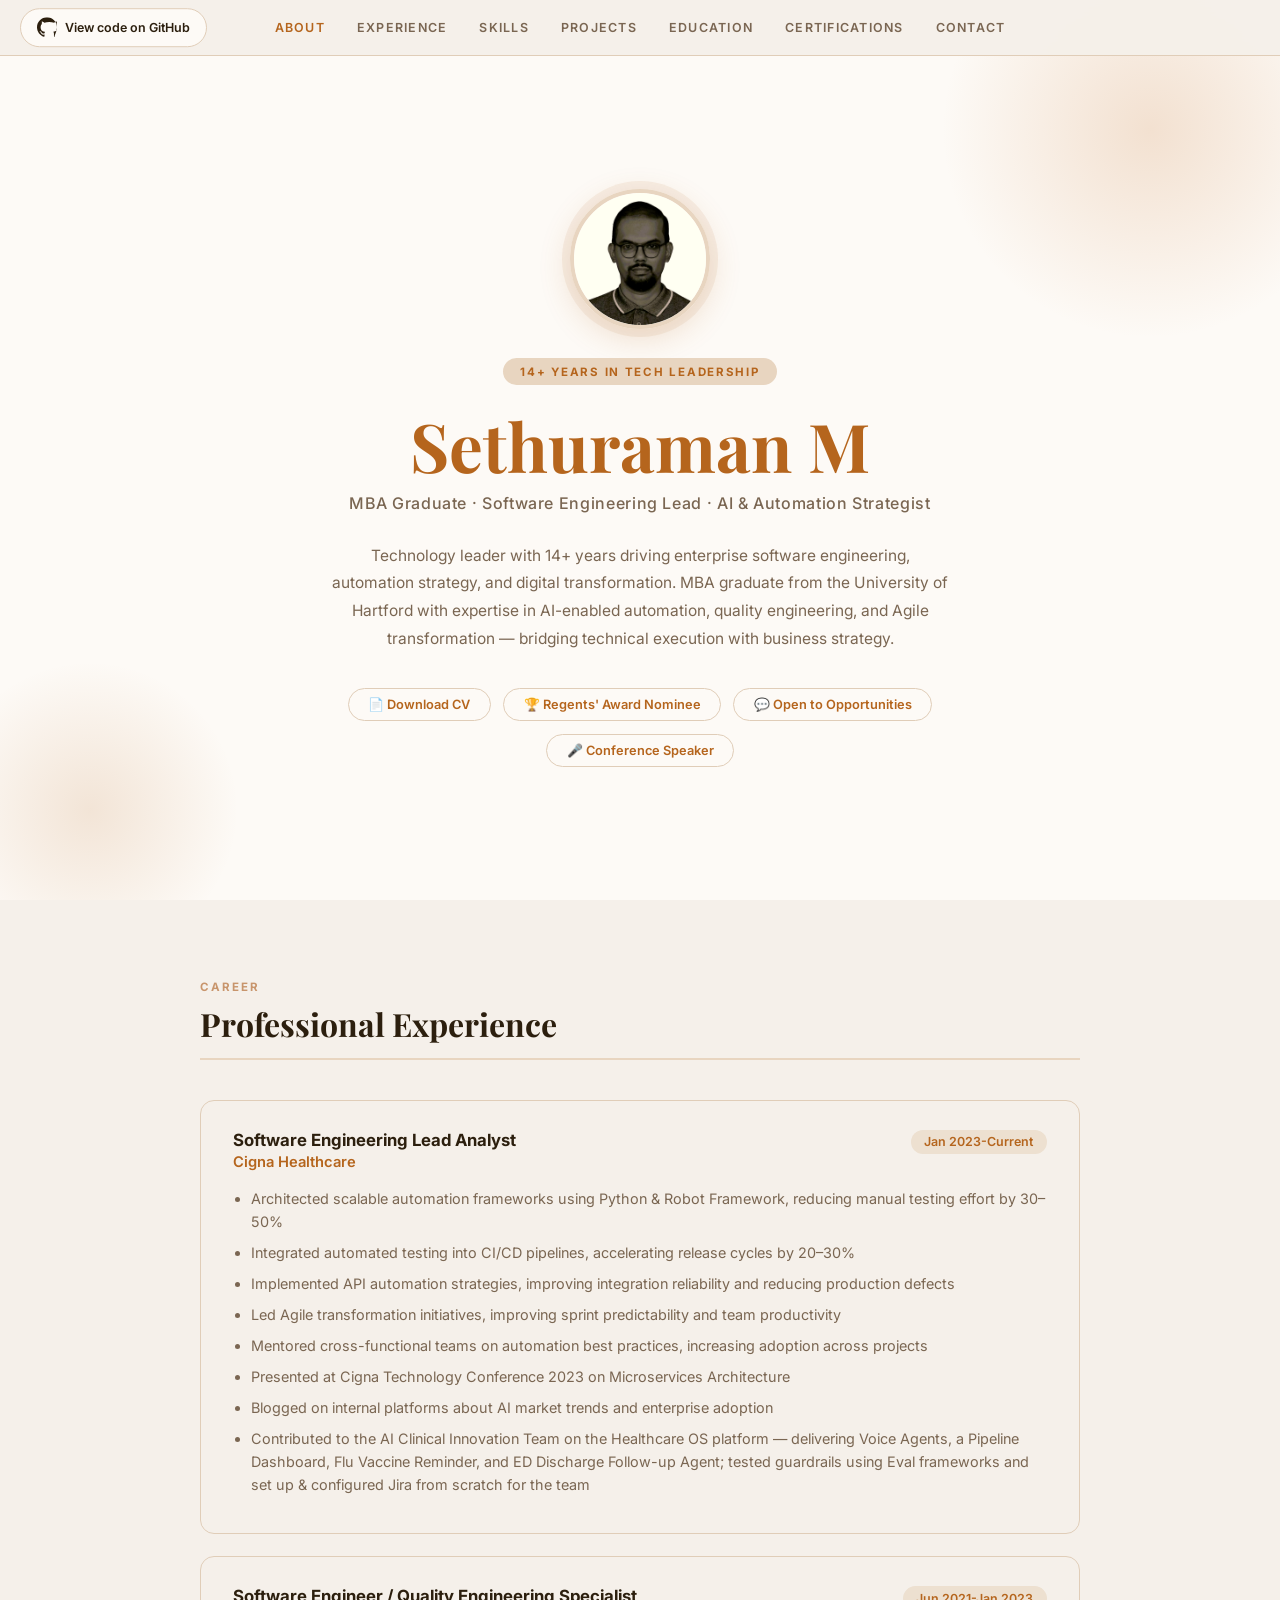
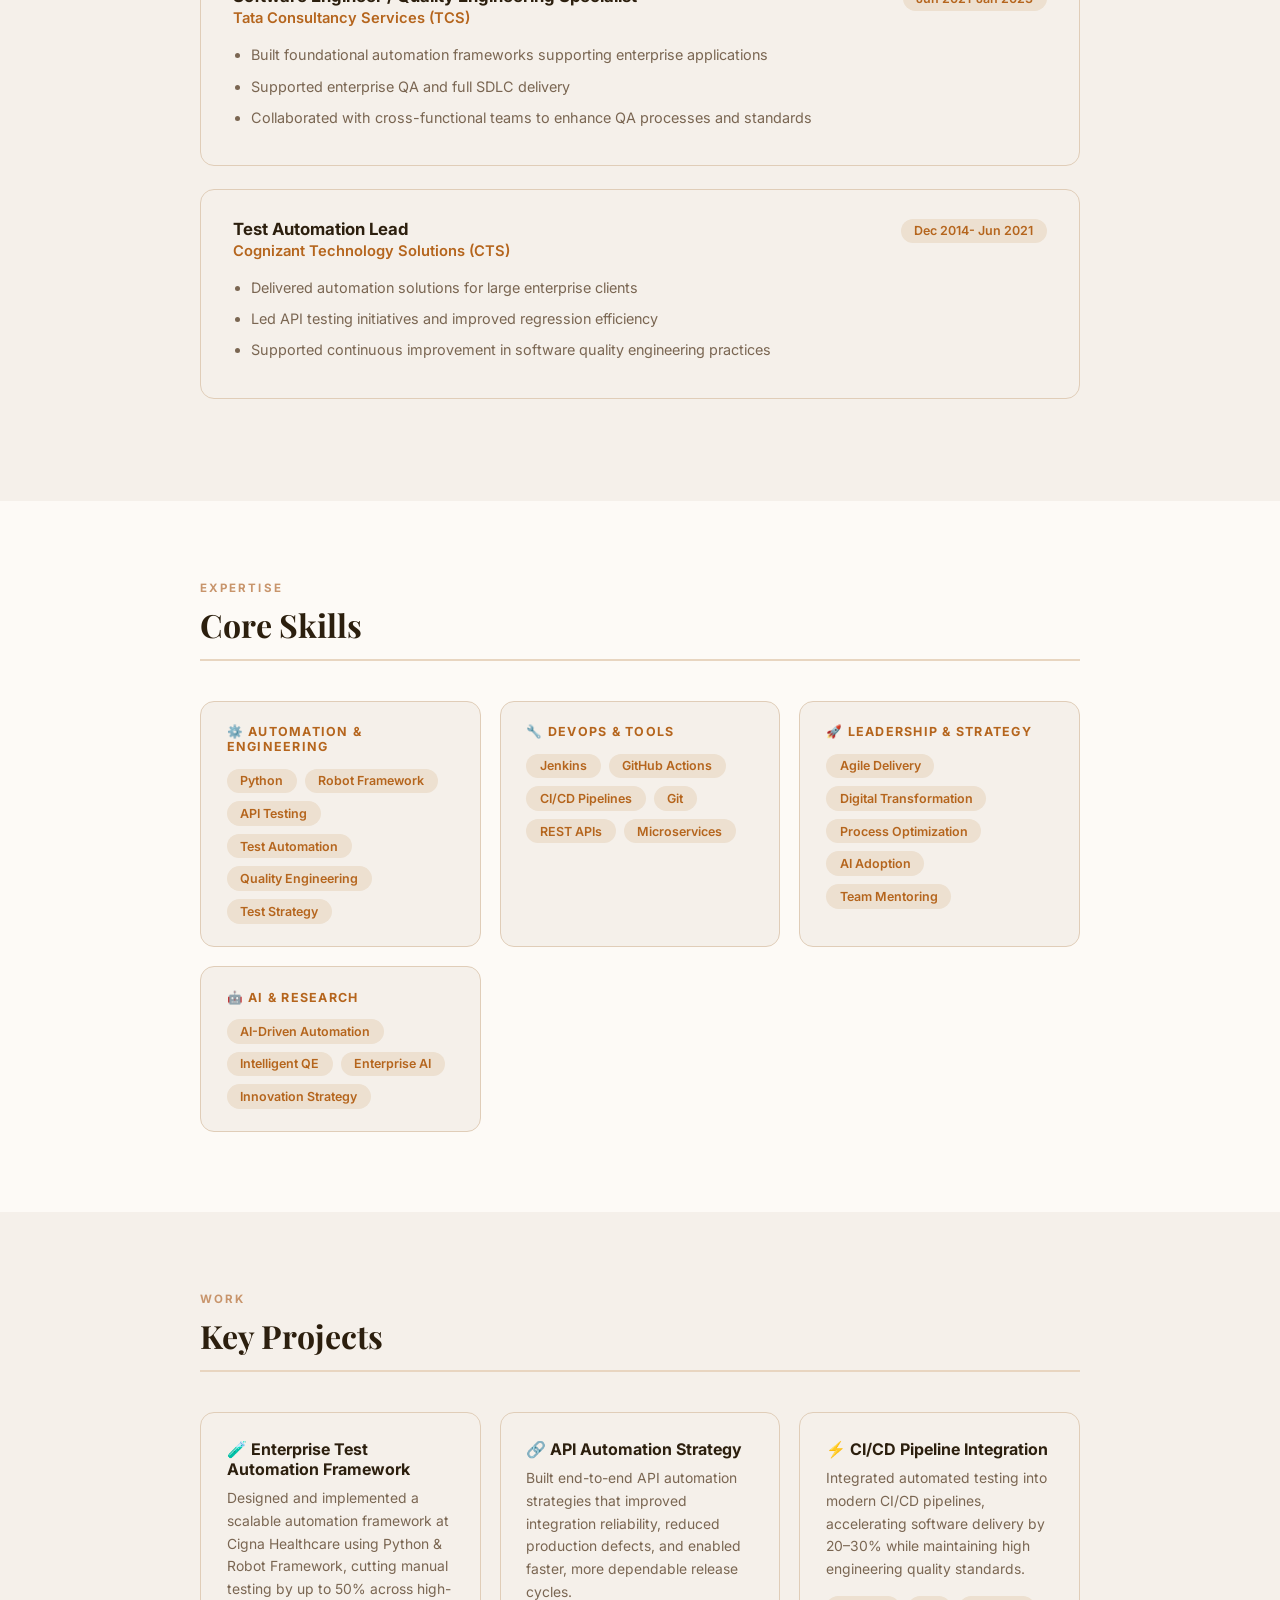
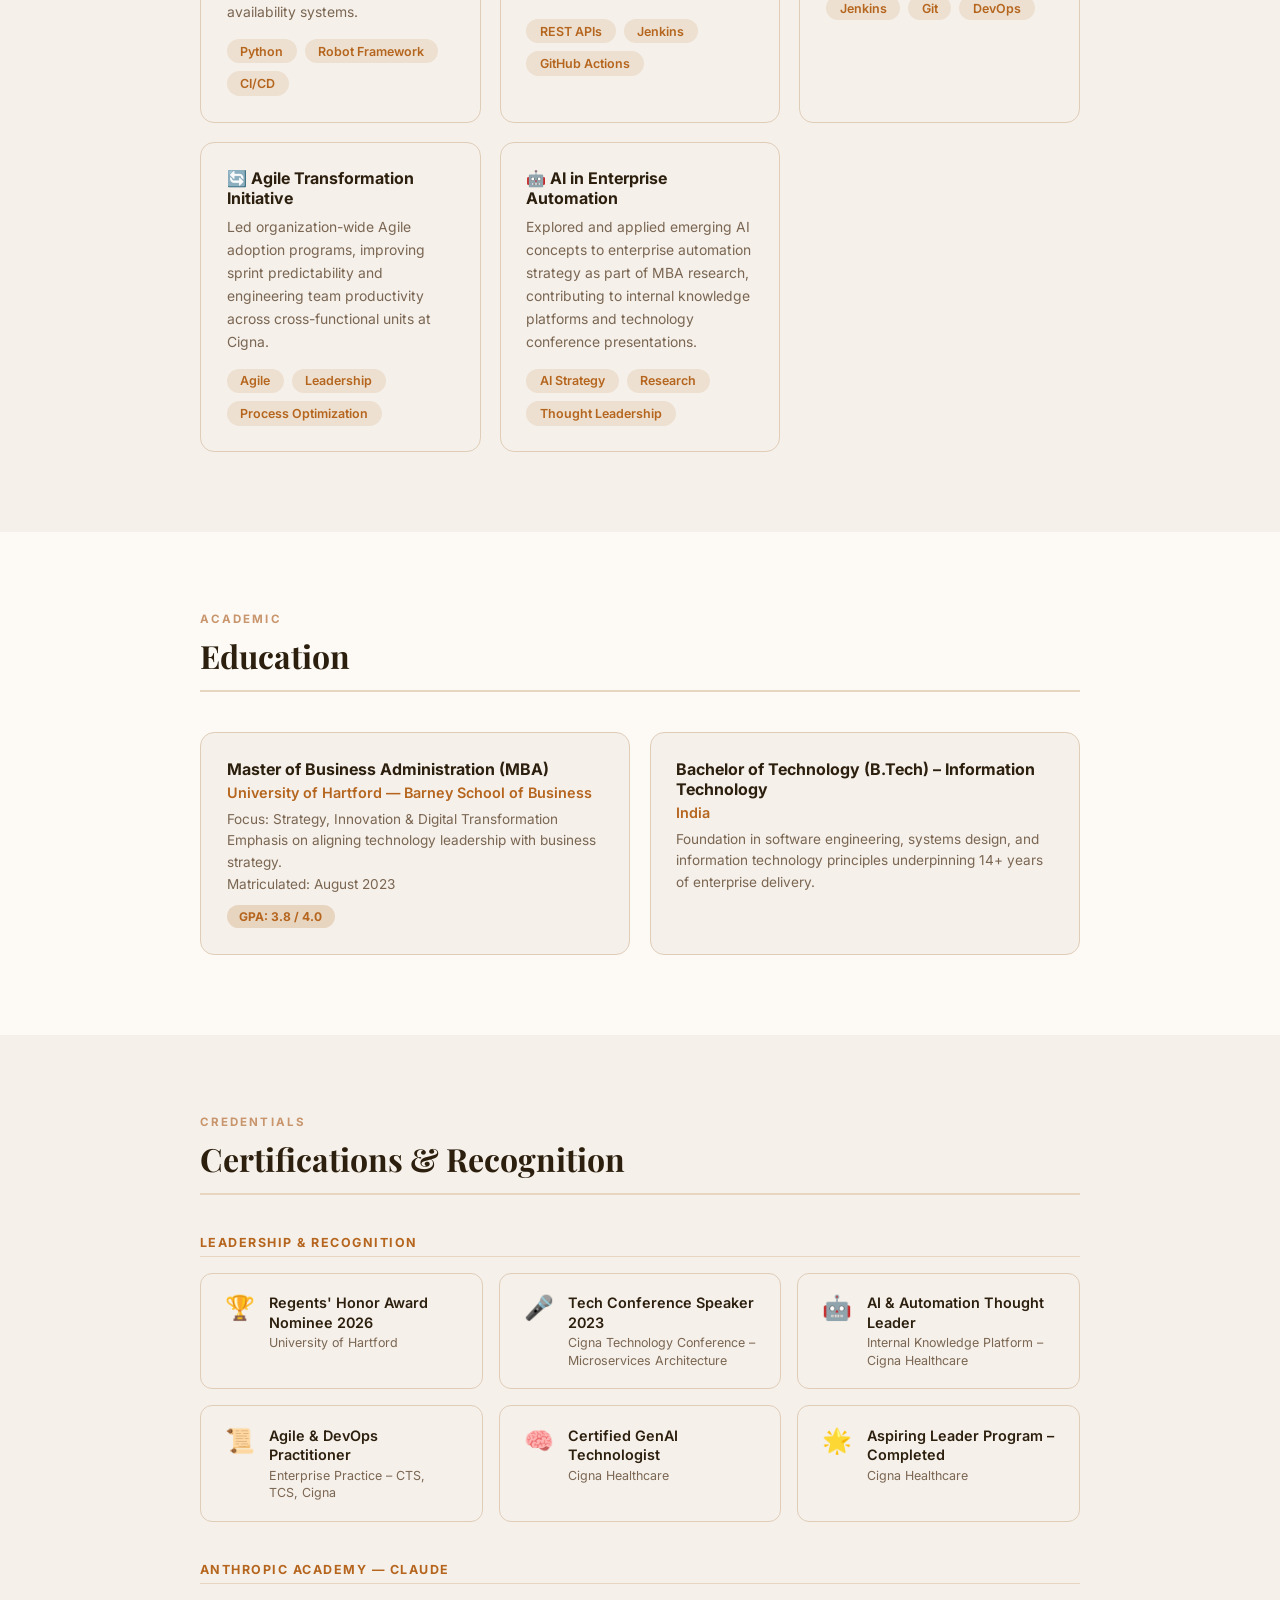
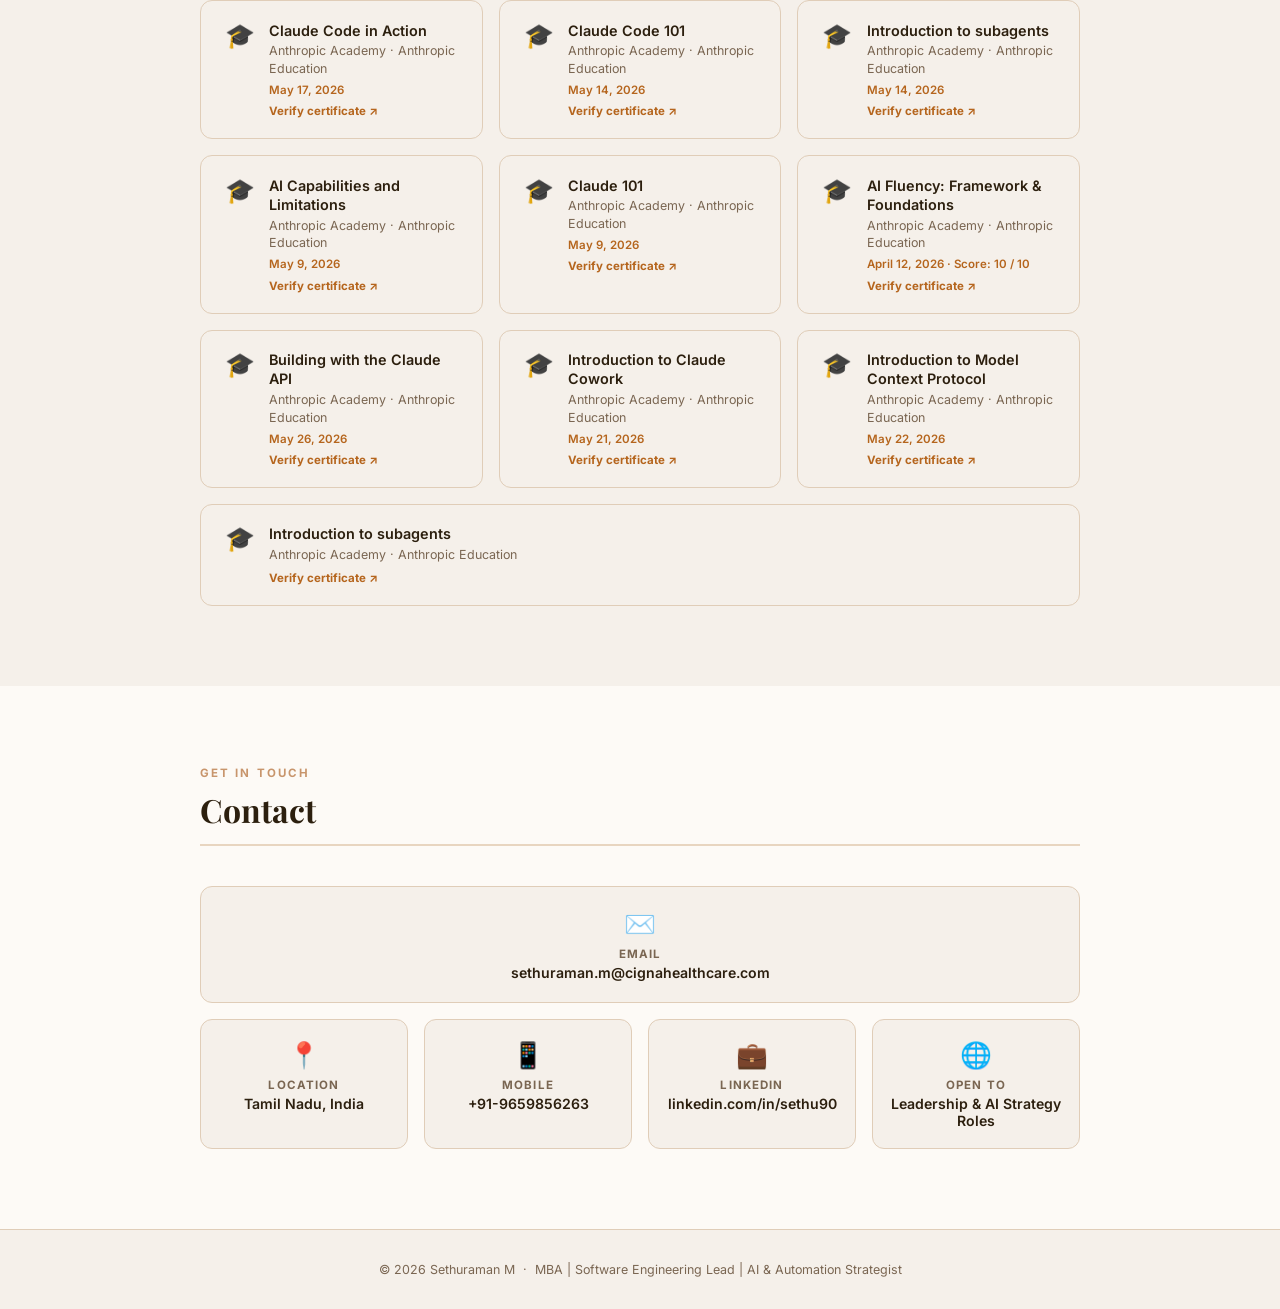
==== commit a255f709: "Update certifications section and add jsPDF script Replaced 'certs-list' div with 'certs-container' " ====
--- a/index.html
+++ b/index.html
@@ -136,6 +136,7 @@
     <p id="footer-text"></p>
   </footer>
 
+  <script src="jspdf.umd.min.js"></script>
   <script src="data.js"></script>
   <script src="main.js"></script>
 
